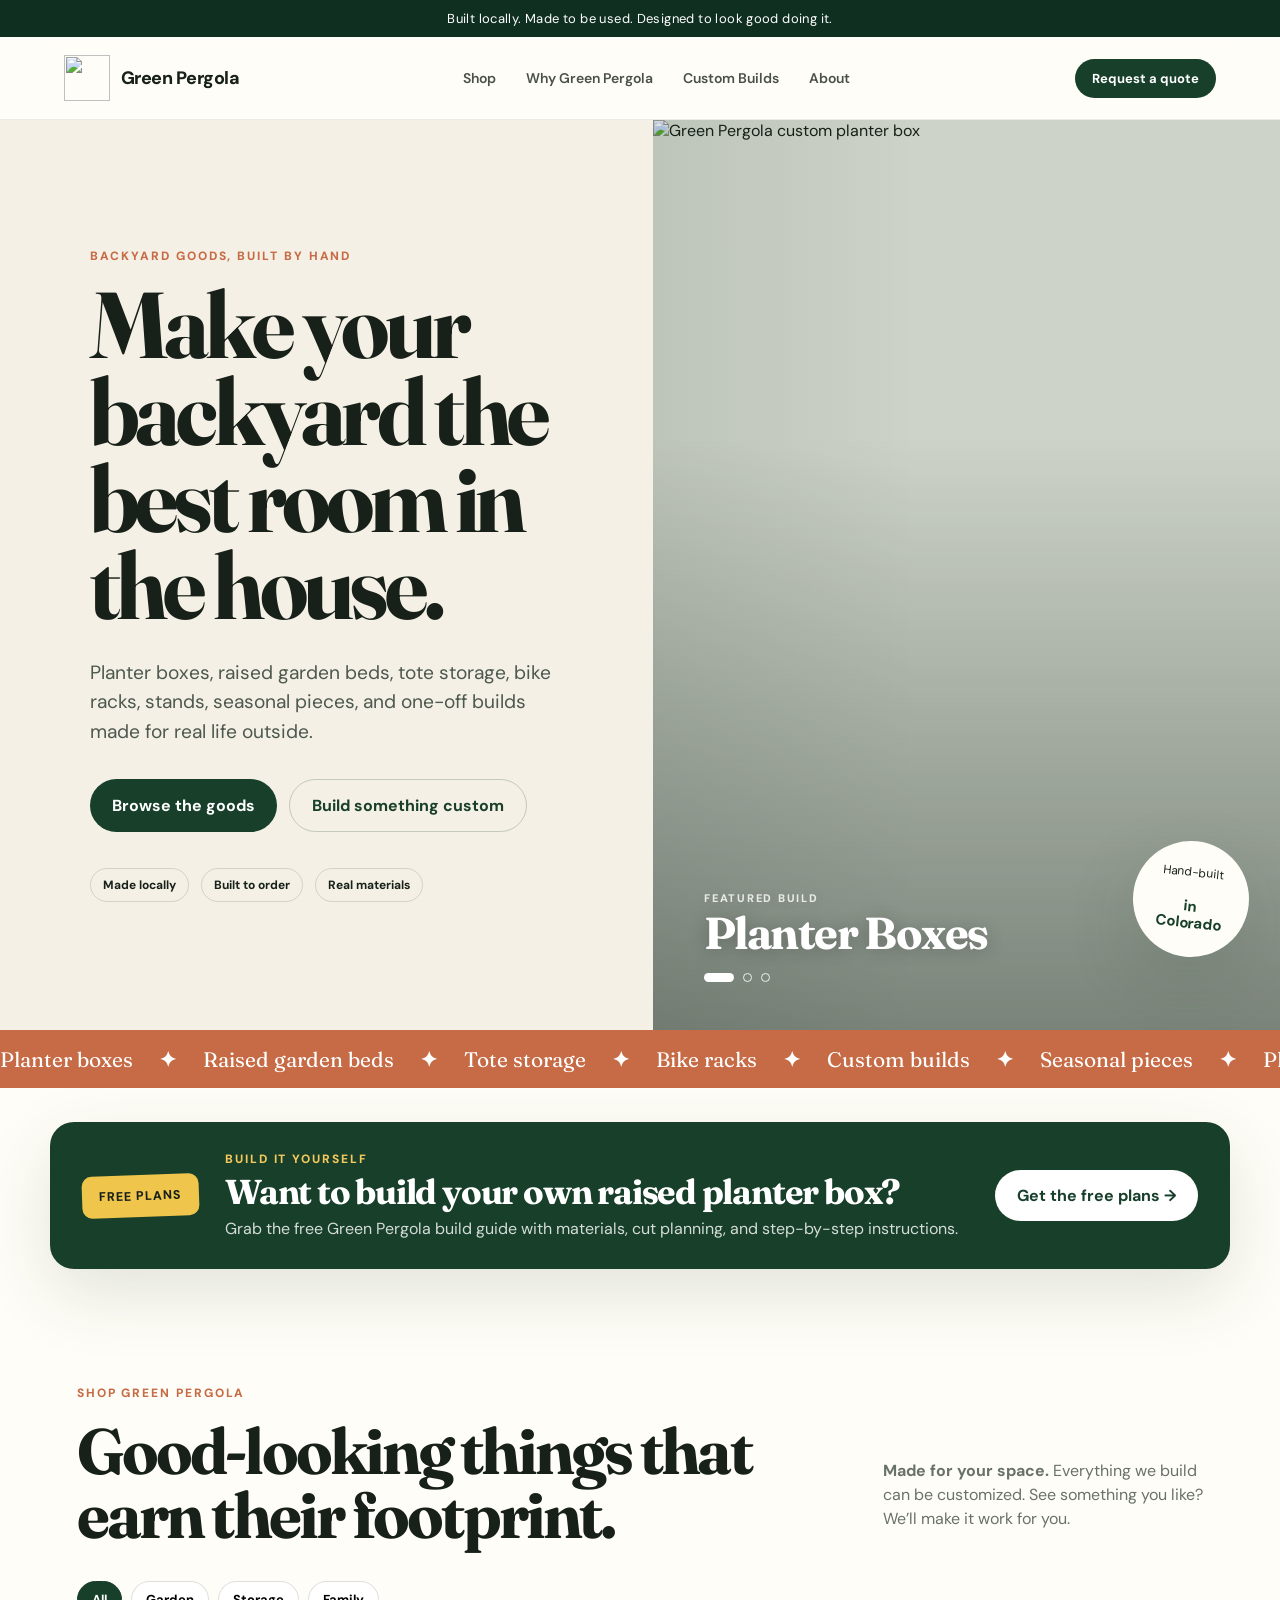
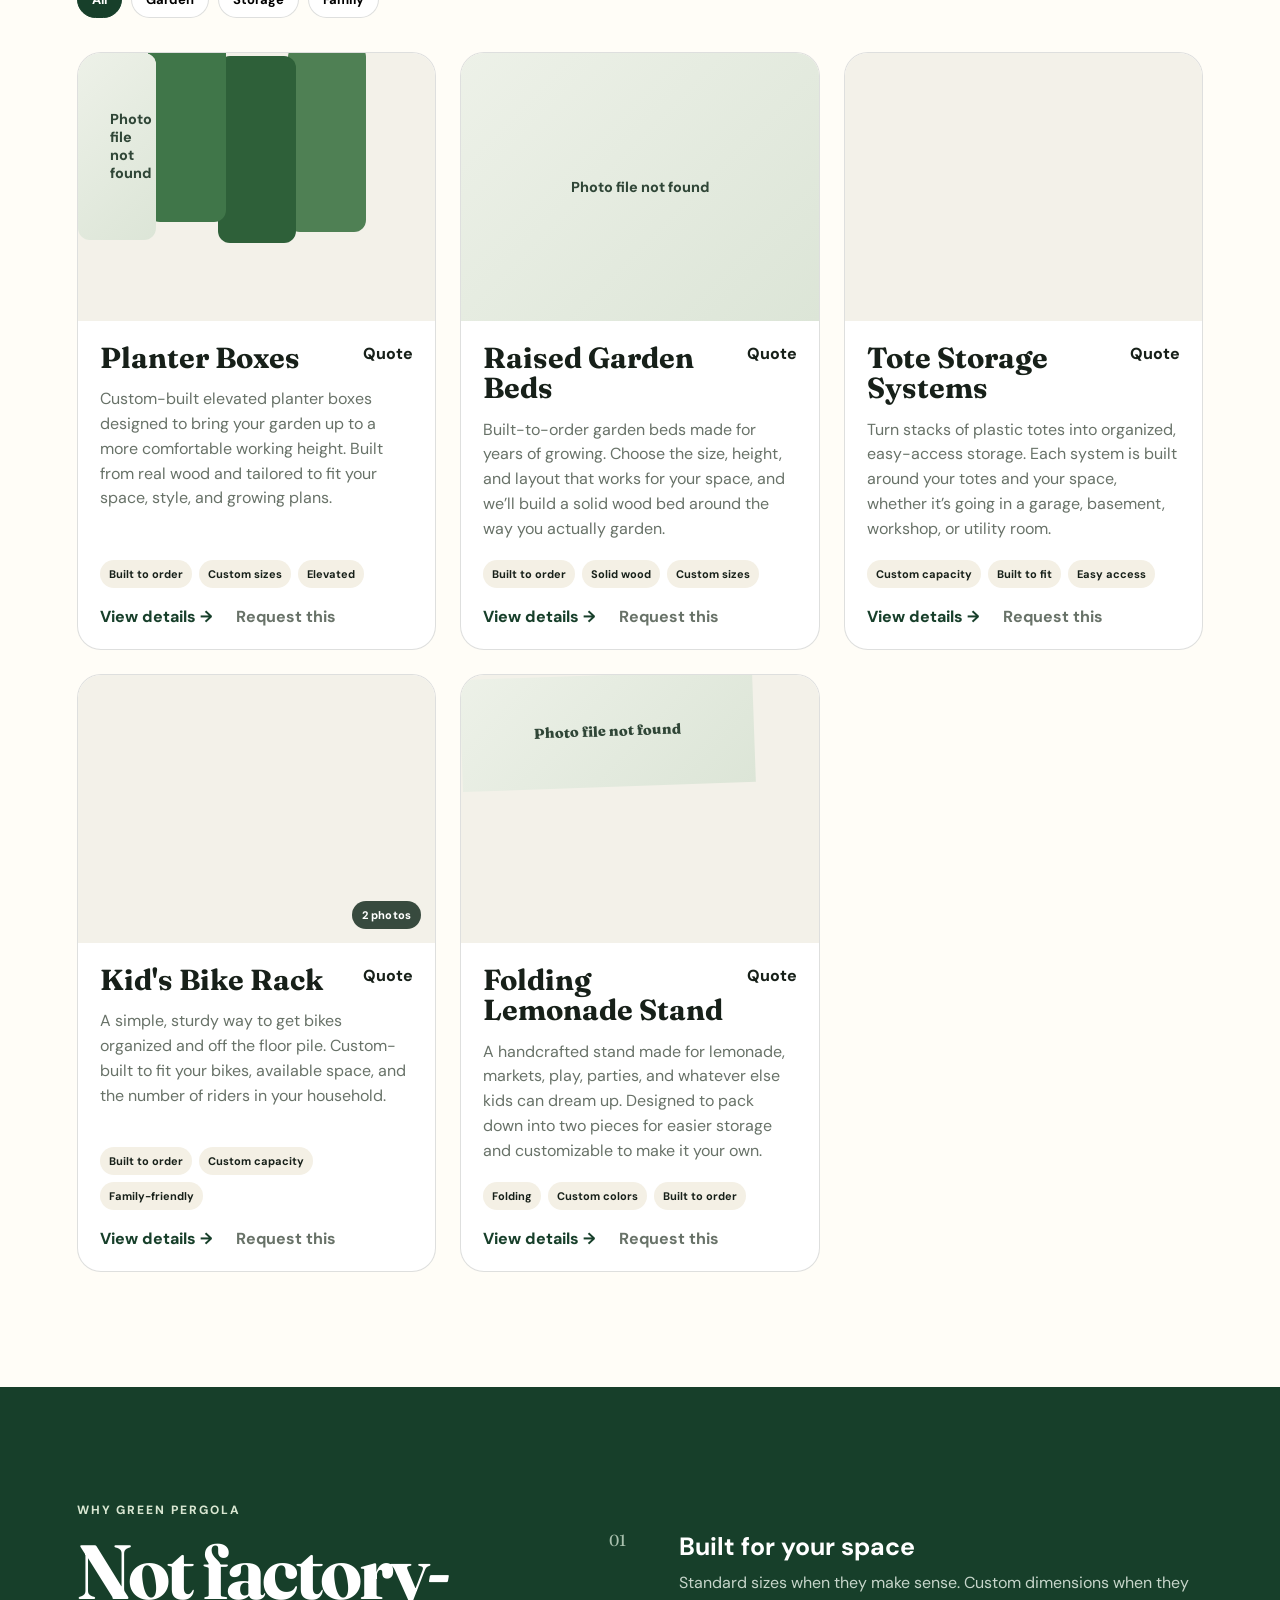
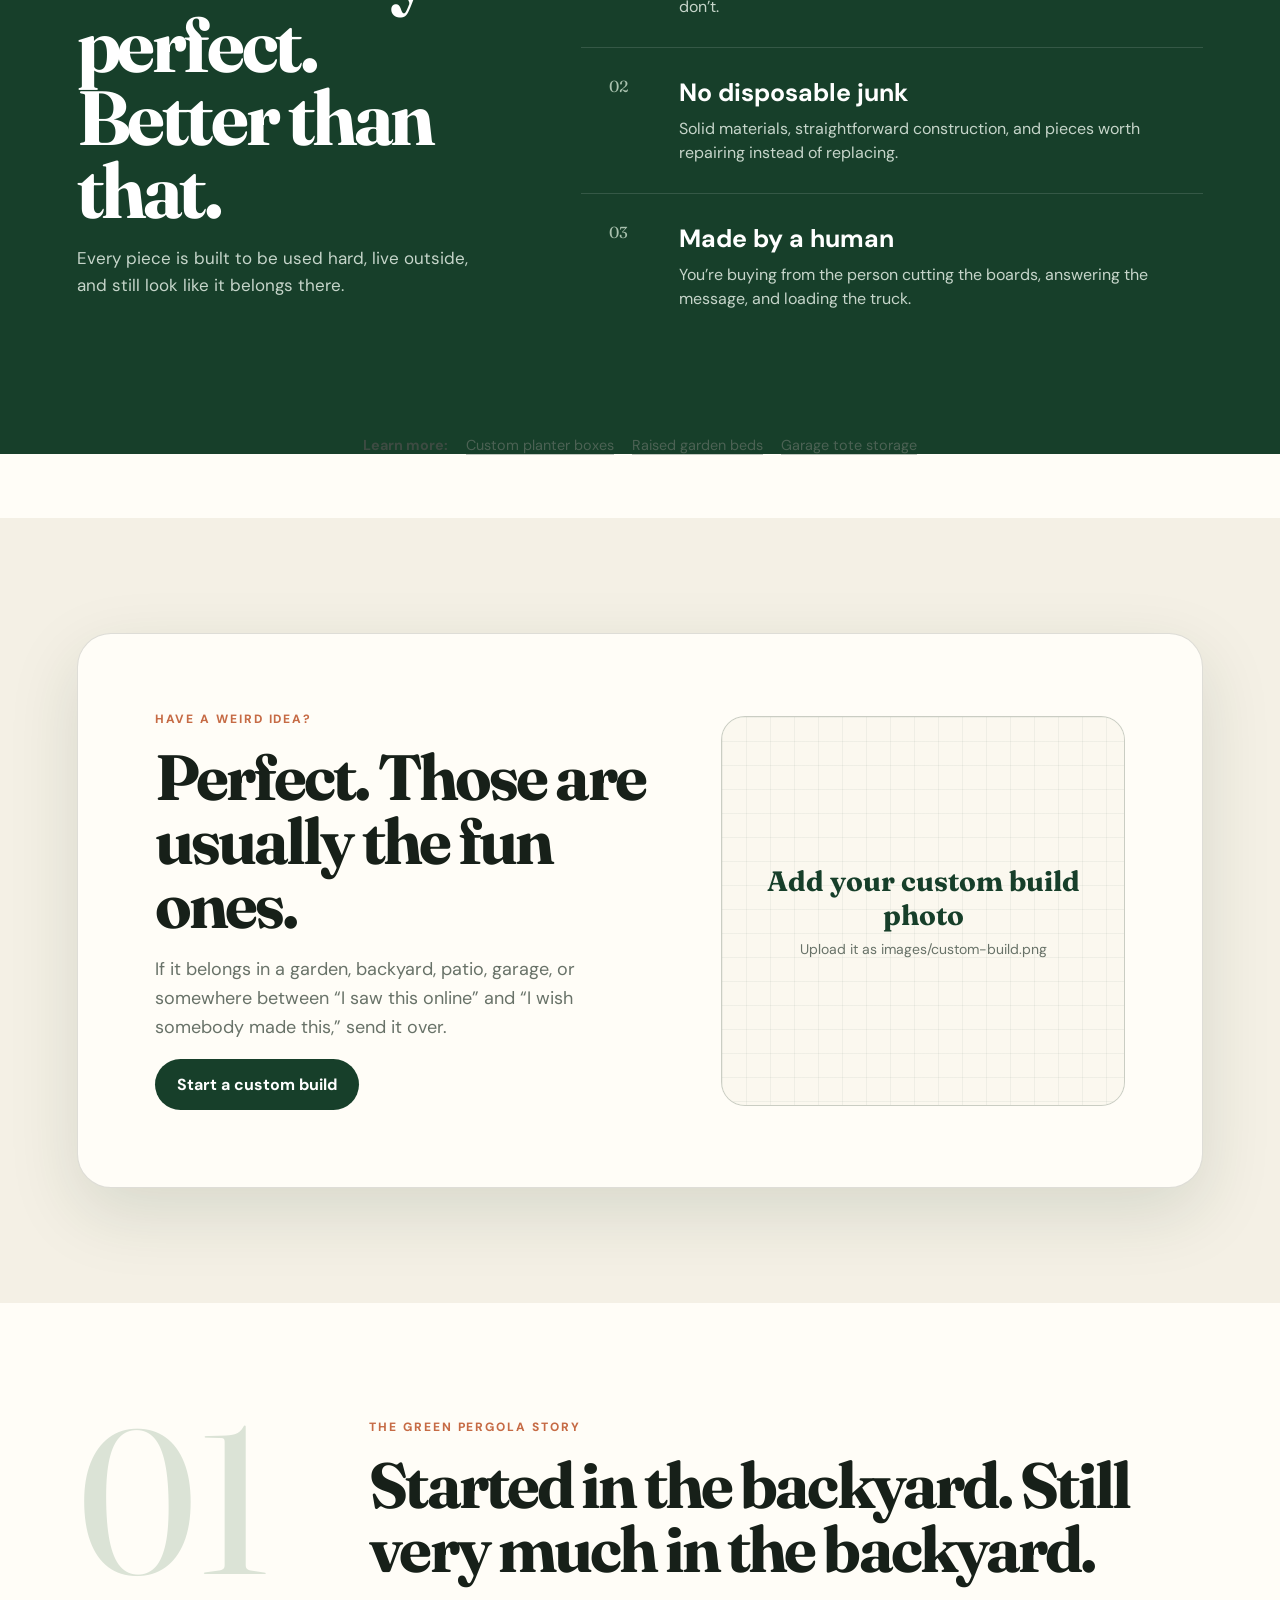
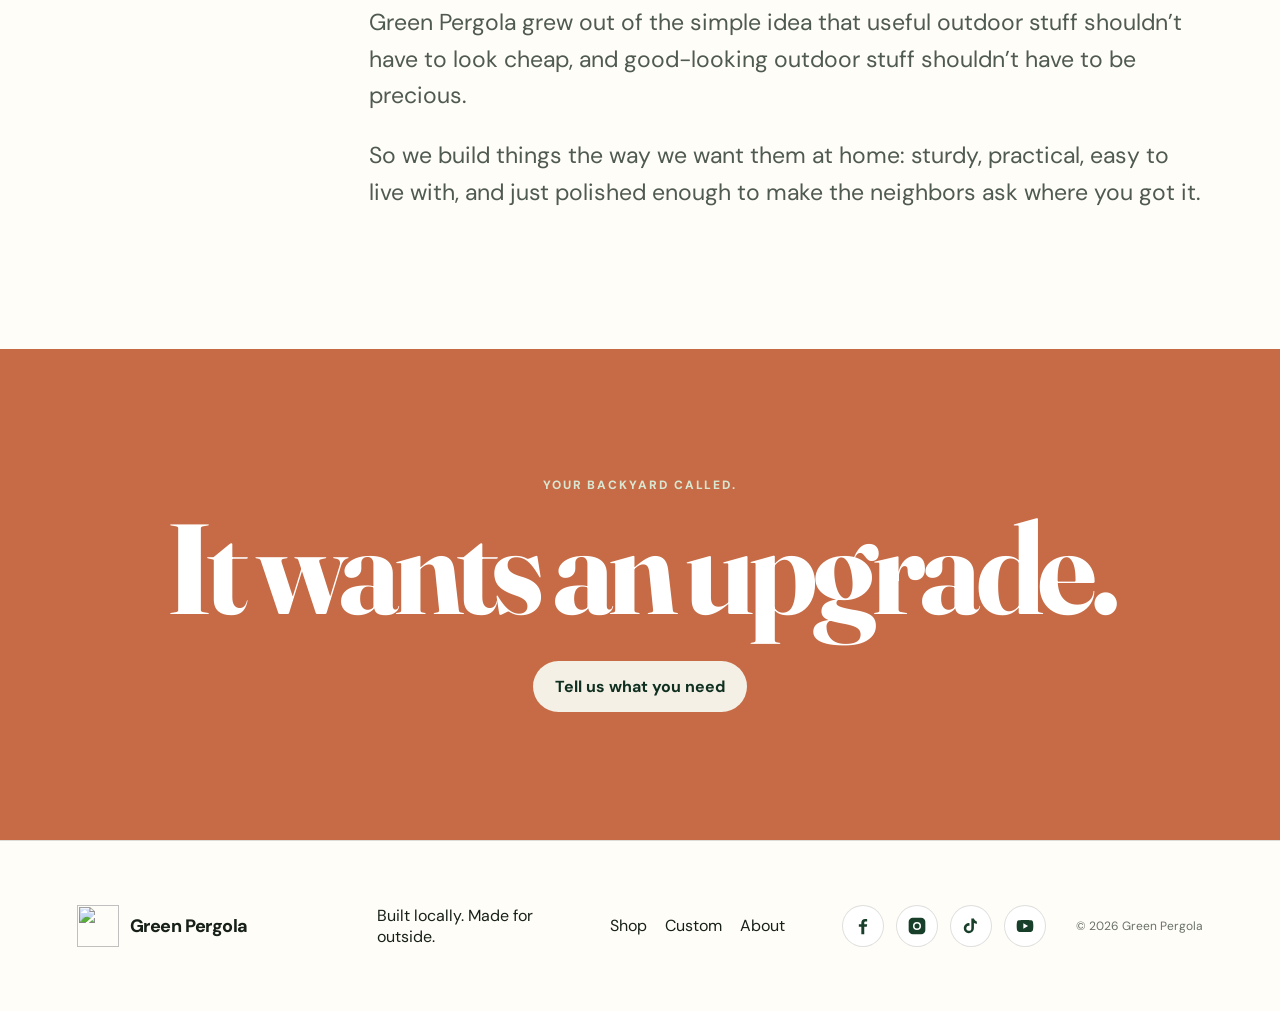
==== woodworks/index.html @ ab047a0c "Add files via upload" ====
<!doctype html>
<html lang="en">
<head>
  <meta charset="utf-8" />
  <meta name="viewport" content="width=device-width, initial-scale=1" />

  <title>Custom Planter Boxes & Backyard Builds in Colorado | Green Pergola</title>

  <!-- Favicons -->
  <link rel="icon" type="image/png" href="/images/favicon.png" />
  <link rel="shortcut icon" href="/images/favicon.png" />
  <link rel="apple-touch-icon" href="/images/favicon.png" />

  <!-- Core SEO -->
  <meta name="description" content="Custom planter boxes, raised garden beds, garage tote storage, bike racks and one-off wood builds handcrafted in Arvada, Colorado for Denver-area homes." />
  <meta name="robots" content="index,follow,max-image-preview:large,max-snippet:-1,max-video-preview:-1" />
  <meta name="author" content="Green Pergola" />
  <meta name="theme-color" content="#173f2a" />
  <meta name="geo.region" content="US-CO" />
  <meta name="geo.placename" content="Arvada, Colorado" />
  <link rel="canonical" href="https://thegreenpergola.com/" />

  <!-- Open Graph -->
  <meta property="og:type" content="website" />
  <meta property="og:site_name" content="Green Pergola" />
  <meta property="og:title" content="Custom Planter Boxes & Backyard Builds in Colorado | Green Pergola" />
  <meta property="og:description" content="Hand-built planter boxes, raised garden beds, garage storage, bike racks and custom backyard projects made in Arvada for Colorado homes." />
  <meta property="og:url" content="https://thegreenpergola.com/" />
  <meta property="og:image" content="https://thegreenpergola.com/images/green-pergola-share.png" />
  <meta property="og:image:secure_url" content="https://thegreenpergola.com/images/green-pergola-share.png" />
  <meta property="og:image:type" content="image/png" />
  <meta property="og:image:width" content="1200" />
  <meta property="og:image:height" content="630" />
  <meta property="og:image:alt" content="Green Pergola — custom-built garden, storage and outdoor products in Colorado" />

  <!-- Twitter / X -->
  <meta name="twitter:card" content="summary_large_image" />
  <meta name="twitter:title" content="Custom Planter Boxes & Backyard Builds in Colorado | Green Pergola" />
  <meta name="twitter:description" content="Hand-built garden, garage and backyard projects made locally in Colorado." />
  <meta name="twitter:image" content="https://thegreenpergola.com/images/green-pergola-share.png" />

  <!-- Fonts -->
  <link rel="preconnect" href="https://fonts.googleapis.com" />
  <link rel="preconnect" href="https://fonts.gstatic.com" crossorigin />
  <link href="https://fonts.googleapis.com/css2?family=DM+Sans:wght@400;500;600;700&family=Fraunces:opsz,wght@9..144,600;9..144,700&display=swap" rel="stylesheet" />

  <!-- Styles -->
  <link rel="stylesheet" href="styles.css?v=19" />

  <!-- Structured data -->
  <script type="application/ld+json">
  {
    "@context": "https://schema.org",
    "@graph": [
      {
        "@type": "Organization",
        "@id": "https://thegreenpergola.com/#organization",
        "name": "Green Pergola",
        "url": "https://thegreenpergola.com/",
        "logo": "https://thegreenpergola.com/images/favicon.png",
        "image": "https://thegreenpergola.com/images/green-pergola-share.png",
        "description": "Colorado maker of custom planter boxes, raised garden beds, garage storage, bike racks and one-off wood builds.",
        "sameAs": [
          "https://www.facebook.com/thegreenpergola/",
          "https://www.instagram.com/green_pergola",
          "https://www.tiktok.com/@green_pergola",
          "https://youtube.com/@the_green_pergola"
        ]
      },
      {
        "@type": "LocalBusiness",
        "@id": "https://thegreenpergola.com/#business",
        "name": "Green Pergola",
        "url": "https://thegreenpergola.com/",
        "image": "https://thegreenpergola.com/images/green-pergola-share.png",
        "logo": "https://thegreenpergola.com/images/favicon.png",
        "description": "Custom garden, garage and backyard builds handcrafted in Arvada, Colorado.",
        "areaServed": [
          {"@type": "City", "name": "Arvada"},
          {"@type": "City", "name": "Denver"},
          {"@type": "City", "name": "Westminster"},
          {"@type": "City", "name": "Wheat Ridge"},
          {"@type": "City", "name": "Lakewood"},
          {"@type": "State", "name": "Colorado"}
        ],
        "address": {
          "@type": "PostalAddress",
          "addressLocality": "Arvada",
          "addressRegion": "CO",
          "addressCountry": "US"
        },
        "makesOffer": [
          {"@type": "Offer", "itemOffered": {"@type": "Service", "name": "Custom planter boxes"}},
          {"@type": "Offer", "itemOffered": {"@type": "Service", "name": "Raised garden beds"}},
          {"@type": "Offer", "itemOffered": {"@type": "Service", "name": "Garage tote storage systems"}},
          {"@type": "Offer", "itemOffered": {"@type": "Service", "name": "Custom wood bike racks"}},
          {"@type": "Offer", "itemOffered": {"@type": "Service", "name": "Custom backyard builds"}}
        ]
      },
      {
        "@type": "WebSite",
        "@id": "https://thegreenpergola.com/#website",
        "url": "https://thegreenpergola.com/",
        "name": "Green Pergola",
        "publisher": {"@id": "https://thegreenpergola.com/#organization"},
        "inLanguage": "en-US"
      }
    ]
  }
  </script>
</head>

<body>
  <div class="announcement">
    Built locally. Made to be used. Designed to look good doing it.
  </div>

  <header class="site-header" id="top">
    <a class="brand" href="#top" aria-label="Green Pergola home">
      <img
        class="brand-logo"
        src="images/favicon.png"
        alt=""
        aria-hidden="true"
      />
      <span class="brand-text">Green Pergola</span>
    </a>

    <nav class="desktop-nav" aria-label="Primary navigation">
      <a href="#shop">Shop</a>
      <a href="#why">Why Green Pergola</a>
      <a href="#custom">Custom Builds</a>
      <a href="#about">About</a>
    </nav>

    <button class="btn btn-small js-open-quote" type="button">
      Request a quote
    </button>
  </header>

  <main>
    <section class="hero">
      <div class="hero-copy reveal">
        <p class="eyebrow">Backyard goods, built by hand</p>
        <h1>Make your backyard the best room in the house.</h1>
        <p class="hero-sub">
          Planter boxes, raised garden beds, tote storage, bike racks, stands,
          seasonal pieces, and one-off builds made for real life outside.
        </p>

        <div class="hero-actions">
          <a class="btn" href="#shop">Browse the goods</a>
          <button class="btn btn-ghost js-open-quote" type="button">
            Build something custom
          </button>
        </div>

        <div class="hero-proof" aria-label="Green Pergola benefits">
          <span>Made locally</span>
          <span>Built to order</span>
          <span>Real materials</span>
        </div>
      </div>

      <div class="hero-art hero-carousel reveal" aria-label="Green Pergola featured builds">
        <div class="hero-slide active" data-hero-slide data-label="Planter Boxes">
          <img src="images/planter-box.png" alt="Green Pergola custom planter box" />
        </div>

        <div class="hero-slide" data-hero-slide data-label="Raised Garden Beds">
          <img src="images/raised-garden-bed.png" alt="Green Pergola custom raised garden bed" />
        </div>

        <div class="hero-slide" data-hero-slide data-label="Garage Tote Storage">
          <img src="images/tote-storage.png" alt="Green Pergola custom garage tote storage system" />
        </div>

        <div class="hero-carousel-overlay" aria-hidden="true"></div>

        <div class="hero-carousel-ui">
          <div class="hero-carousel-kicker">Featured build</div>
          <div class="hero-carousel-label" id="heroCarouselLabel">Planter Boxes</div>

          <div class="hero-carousel-dots" aria-label="Choose featured build">
            <button class="hero-dot active" type="button" data-hero-dot="0" aria-label="Show planter boxes"></button>
            <button class="hero-dot" type="button" data-hero-dot="1" aria-label="Show raised garden beds"></button>
            <button class="hero-dot" type="button" data-hero-dot="2" aria-label="Show garage tote storage"></button>
          </div>
        </div>

        <div class="hero-badge">
          Hand-built<br>
          <strong>in Colorado</strong>
        </div>
      </div>
    </section>

    <section class="marquee" aria-label="Product categories">
      <div class="marquee-track">
        <span>Planter boxes</span><b>✦</b>
        <span>Raised garden beds</span><b>✦</b>
        <span>Tote storage</span><b>✦</b>
        <span>Bike racks</span><b>✦</b>
        <span>Custom builds</span><b>✦</b>
        <span>Seasonal pieces</span><b>✦</b>
        <span>Planter boxes</span><b>✦</b>
        <span>Raised garden beds</span>
      </div>
    </section>

    <section class="free-plans-banner reveal" aria-labelledby="freePlansTitle">
      <div class="free-plans-sticker">FREE PLANS</div>
      <div class="free-plans-copy">
        <p class="eyebrow">Build it yourself</p>
        <h2 id="freePlansTitle">Want to build your own raised planter box?</h2>
        <p>Grab the free Green Pergola build guide with materials, cut planning, and step-by-step instructions.</p>
      </div>
      <a class="btn free-plans-btn" href="free-raised-planter-box-plans.html">Get the free plans →</a>
    </section>

    <section class="section" id="shop">
      <div class="section-heading reveal">
        <div>
          <p class="eyebrow">Shop Green Pergola</p>
          <h2>Good-looking things that earn their footprint.</h2>
        </div>

        <p>
          <strong>Made for your space.</strong>
          Everything we build can be customized. See something you like?
          We’ll make it work for you.
        </p>
      </div>

      <div class="filters reveal" id="filters" aria-label="Product filters"></div>
      <div class="product-grid" id="productGrid"></div>
    </section>

    <section class="feature-band" id="why">
      <div class="feature-intro reveal">
        <p class="eyebrow light">Why Green Pergola</p>
        <h2>Not factory-perfect.<br>Better than that.</h2>
        <p>
          Every piece is built to be used hard, live outside,
          and still look like it belongs there.
        </p>
      </div>

      <div class="feature-list">
        <article class="feature-card reveal">
          <span>01</span>
          <h3>Built for your space</h3>
          <p>Standard sizes when they make sense. Custom dimensions when they don’t.</p>
        </article>

        <article class="feature-card reveal">
          <span>02</span>
          <h3>No disposable junk</h3>
          <p>Solid materials, straightforward construction, and pieces worth repairing instead of replacing.</p>
        </article>

        <article class="feature-card reveal">
          <span>03</span>
          <h3>Made by a human</h3>
          <p>You’re buying from the person cutting the boards, answering the message, and loading the truck.</p>
        </article>
      </div>
    </section>

    <div class="seo-support-links" aria-label="More about Green Pergola products">
      <span>Learn more:</span>
      <a href="planter-boxes-colorado.html">Custom planter boxes</a>
      <a href="raised-garden-beds-colorado.html">Raised garden beds</a>
      <a href="garage-tote-storage-colorado.html">Garage tote storage</a>
    </div>

    <section class="section custom-section" id="custom">
      <div class="custom-card reveal">
        <div>
          <p class="eyebrow">Have a weird idea?</p>
          <h2>Perfect. Those are usually the fun ones.</h2>
          <p>
            If it belongs in a garden, backyard, patio, garage,
            or somewhere between “I saw this online” and
            “I wish somebody made this,” send it over.
          </p>
          <button class="btn js-open-quote" type="button">Start a custom build</button>
        </div>

        <div class="custom-build-visual">
          <img
            src="images/custom-build.png"
            alt="Custom Green Pergola build"
            loading="lazy"
            onerror="this.style.display='none'; this.parentElement.classList.add('missing-custom-image');"
          >

          <div class="custom-build-image-placeholder">
            <strong>Add your custom build photo</strong>
            <span>Upload it as images/custom-build.png</span>
          </div>
        </div>
      </div>
    </section>

    <section class="section story" id="about">
      <div class="story-number reveal">01</div>

      <div class="story-copy reveal">
        <p class="eyebrow">The Green Pergola story</p>
        <h2>Started in the backyard. Still very much in the backyard.</h2>

        <p>
          Green Pergola grew out of the simple idea that useful outdoor stuff
          shouldn’t have to look cheap, and good-looking outdoor stuff
          shouldn’t have to be precious.
        </p>

        <p>
          So we build things the way we want them at home: sturdy, practical,
          easy to live with, and just polished enough to make the neighbors
          ask where you got it.
        </p>
      </div>
    </section>

    <section class="cta reveal">
      <p class="eyebrow light">Your backyard called.</p>
      <h2>It wants an upgrade.</h2>
      <button class="btn btn-light js-open-quote" type="button">
        Tell us what you need
      </button>
    </section>
  </main>

  <footer>
    <a class="brand footer-brand" href="#top" aria-label="Green Pergola home">
      <img
        class="brand-logo"
        src="images/favicon.png"
        alt=""
        aria-hidden="true"
      />
      <span class="brand-text">Green Pergola</span>
    </a>

    <p>Built locally. Made for outside.</p>

    <div class="footer-links" aria-label="Footer navigation">
      <a href="#shop">Shop</a>
      <a href="#custom">Custom</a>
      <a href="#about">About</a>
    </div>

    <div class="social-links" aria-label="Green Pergola social media">
      <a href="https://www.facebook.com/thegreenpergola/" target="_blank" rel="noopener noreferrer" aria-label="Green Pergola on Facebook"><svg viewBox="0 0 24 24" aria-hidden="true"><path d="M13.5 22v-9h3l.5-3h-3.5V8.1c0-.9.3-1.6 1.7-1.6H17V3.8c-.3 0-1.4-.1-2.6-.1-2.6 0-4.4 1.6-4.4 4.5V10H7v3h3v9h3.5z"/></svg></a>
      <a href="https://www.instagram.com/green_pergola" target="_blank" rel="noopener noreferrer" aria-label="Green Pergola on Instagram"><svg viewBox="0 0 24 24" aria-hidden="true"><path d="M7 2h10a5 5 0 0 1 5 5v10a5 5 0 0 1-5 5H7a5 5 0 0 1-5-5V7a5 5 0 0 1 5-5zm5 5.2A4.8 4.8 0 1 0 12 16.8 4.8 4.8 0 0 0 12 7.2zm0 7.8a3 3 0 1 1 0-6 3 3 0 0 1 0 6zm5.5-8.2a1.1 1.1 0 1 1 0-2.2 1.1 1.1 0 0 1 0 2.2z"/></svg></a>
      <a href="https://www.tiktok.com/@green_pergola" target="_blank" rel="noopener noreferrer" aria-label="Green Pergola on TikTok"><svg viewBox="0 0 24 24" aria-hidden="true"><path d="M15.5 3c.5 1.8 1.6 3 3.5 3.5v3a8.2 8.2 0 0 1-3.5-1v6.1a6.1 6.1 0 1 1-5.3-6v3.2a3 3 0 1 0 2.2 2.8V3h3.1z"/></svg></a>
      <a href="https://youtube.com/@the_green_pergola" target="_blank" rel="noopener noreferrer" aria-label="Green Pergola on YouTube"><svg viewBox="0 0 24 24" aria-hidden="true"><path d="M21.6 7.2a2.8 2.8 0 0 0-2-2C17.8 4.7 12 4.7 12 4.7s-5.8 0-7.6.5a2.8 2.8 0 0 0-2 2A29 29 0 0 0 2 12a29 29 0 0 0 .4 4.8 2.8 2.8 0 0 0 2 2c1.8.5 7.6.5 7.6.5s5.8 0 7.6-.5a2.8 2.8 0 0 0 2-2A29 29 0 0 0 22 12a29 29 0 0 0-.4-4.8zM10 15.3V8.7l5.7 3.3L10 15.3z"/></svg></a>
    </div>

    <p class="fineprint">© <span id="year"></span> Green Pergola</p>
  </footer>

  <dialog class="product-modal" id="productModal">
    <button class="modal-close product-modal-close" id="closeProductModal" aria-label="Close product details">×</button>
    <div class="product-detail-layout">
      <div class="product-gallery">
        <div class="gallery-stage">
          <img id="productModalImage" alt="" />
          <div class="gallery-placeholder" id="productModalPlaceholder" hidden>Photo coming soon</div>
          <button class="gallery-arrow gallery-prev" id="galleryPrev" aria-label="Previous photo">‹</button>
          <button class="gallery-arrow gallery-next" id="galleryNext" aria-label="Next photo">›</button>
        </div>
        <div class="gallery-thumbs" id="productModalThumbs" aria-label="Product photos"></div>
      </div>
      <div class="product-detail-copy">
        <p class="eyebrow">Green Pergola build</p>
        <div class="product-detail-heading"><h2 id="productModalName"></h2><span class="product-detail-price" id="productModalPrice"></span></div>
        <p class="product-detail-description" id="productModalDescription"></p>
        <div class="product-meta product-detail-tags" id="productModalTags"></div>
        <a class="product-detail-learn" id="productModalLearn" href="#" hidden>Learn more about this build →</a>
        <p class="custom-note">Every build can be adjusted for your space, style, size, and needs.</p>
        <button class="btn full" id="productModalQuote" type="button">Request this build</button>
      </div>
    </div>
  </dialog>

  <div class="quote-modal-layer hidden" id="quoteModal" role="dialog" aria-modal="true" aria-labelledby="quoteModalTitle">
    <div class="quote-modal">
      <button class="modal-close" id="closeModal" aria-label="Close">×</button>
      <div class="modal-step" id="formStep">
        <p class="eyebrow">Request a quote</p>
        <h2 id="quoteModalTitle">What are we building?</h2>
        <form id="quoteForm">
          <input type="checkbox" name="botcheck" class="form-honey" tabindex="-1" autocomplete="off" aria-hidden="true">
          <div class="form-grid-two">
            <label>Name<input name="name" autocomplete="name" required placeholder="Your name"></label>
            <label>Email<input type="email" name="email" autocomplete="email" required placeholder="you@example.com"></label>
          </div>
          <div class="form-grid-two">
            <label>Phone <span class="optional">optional</span><input type="tel" name="phone" autocomplete="tel" placeholder="(303) 555-0123"></label>
            <label>City / area <span class="optional">optional</span><input name="location" autocomplete="address-level2" placeholder="Arvada, Denver, etc."></label>
          </div>
          <label>Product / project<select name="product" id="quoteProduct"></select></label>
          <label>Tell me what you have in mind<textarea name="details" rows="5" required placeholder="Size, quantity, color, inspiration, where it needs to go…"></textarea></label>
          <div class="captcha-wrap"><div class="h-captcha" data-captcha="true"></div></div>
          <button class="btn full" id="quoteSubmit" type="submit">Send quote request</button>
          <p class="form-status" id="formStatus" role="status" aria-live="polite"></p>
          <p class="form-note">Tell us what you have in mind and we’ll get back to you as soon as we can.</p>
        </form>
      </div>
      <div class="modal-step hidden" id="successStep">
        <p class="eyebrow">Request sent</p>
        <h2>Thanks — we’ve got it.</h2>
        <p class="request-preview" id="requestPreview">Your quote request was sent successfully. We’ll follow up using the contact information you provided.</p>
        <button class="btn btn-ghost full" id="startOver" type="button">Send another request</button>
      </div>
    </div>
  </div>

  <script src="https://web3forms.com/client/script.js" async defer></script>
  <script src="app.js?v=16"></script>
</body>
</html>
---- woodworks/styles.css ----
:root {
  --forest: #173f2a;
  --forest-2: #0f2f20;
  --sage: #b8c9a8;
  --cream: #f4f0e5;
  --paper: #fffdf7;
  --ink: #172019;
  --muted: #687268;
  --clay: #c66b45;
  --yellow: #f0c54b;
  --line: rgba(23, 32, 25, .14);
  --shadow: 0 24px 70px rgba(22, 52, 34, .13);
}
*{box-sizing:border-box} html{scroll-behavior:smooth} body{margin:0;background:var(--paper);color:var(--ink);font-family:"DM Sans",sans-serif} body.modal-open{overflow:hidden} button,input,textarea,select{font:inherit} button{cursor:pointer} a{color:inherit;text-decoration:none}
.announcement{background:var(--forest-2);color:#fff;text-align:center;padding:10px 18px;font-size:13px;letter-spacing:.03em}
.site-header{position:sticky;top:0;z-index:30;display:flex;align-items:center;justify-content:space-between;gap:24px;padding:18px clamp(20px,5vw,72px);background:rgba(255,253,247,.88);backdrop-filter:blur(16px);border-bottom:1px solid rgba(23,32,25,.08)}
.brand{display:inline-flex;align-items:center;gap:11px;font-weight:800}.brand-mark{width:38px;height:38px;border-radius:50% 50% 46% 54% / 55% 46% 54% 45%;display:grid;place-items:center;background:var(--forest);color:#fff;font-family:"Fraunces",serif;font-size:15px;transform:rotate(-3deg)}.brand-text{font-size:18px;letter-spacing:-.03em}
.desktop-nav{display:flex;gap:30px;font-size:14px;font-weight:600}.desktop-nav a{opacity:.78}.desktop-nav a:hover{opacity:1}
.btn{border:0;border-radius:999px;background:var(--forest);color:#fff;padding:15px 22px;font-weight:700;display:inline-flex;align-items:center;justify-content:center;transition:.2s ease;box-shadow:none}.btn:hover{transform:translateY(-2px);box-shadow:0 10px 24px rgba(23,63,42,.17)}.btn-small{padding:11px 17px;font-size:13px}.btn-ghost{background:transparent;color:var(--forest);border:1px solid rgba(23,63,42,.22)}.btn-light{background:var(--cream);color:var(--forest-2)}.full{width:100%}
.hero{min-height:720px;display:grid;grid-template-columns:1.02fr .98fr;align-items:stretch;background:var(--cream);overflow:hidden}.hero-copy{padding:clamp(72px,10vw,150px) clamp(24px,7vw,110px);display:flex;flex-direction:column;justify-content:center}.eyebrow{text-transform:uppercase;font-size:12px;font-weight:800;letter-spacing:.16em;color:var(--clay);margin:0 0 18px}.eyebrow.light{color:#d9e7d2}.hero h1,.section h2,.feature-band h2,.cta h2,.quote-modal h2{font-family:"Fraunces",serif;letter-spacing:-.045em;font-weight:700}.hero h1{font-size:clamp(54px,7.3vw,104px);line-height:.93;margin:0;max-width:820px}.hero-sub{font-size:clamp(17px,1.5vw,22px);line-height:1.55;color:#4d584f;max-width:650px;margin:28px 0 32px}.hero-actions{display:flex;gap:12px;flex-wrap:wrap}.hero-proof{display:flex;gap:12px;flex-wrap:wrap;margin-top:36px}.hero-proof span{padding:8px 12px;border:1px solid var(--line);border-radius:999px;font-size:12px;font-weight:700}
.hero-art{position:relative;min-height:620px;background:linear-gradient(#d5e4c8 0 58%,#90a474 58%);overflow:hidden}.sun{position:absolute;width:110px;height:110px;border-radius:50%;background:var(--yellow);right:12%;top:13%;box-shadow:0 0 0 18px rgba(240,197,75,.12)}.hill{position:absolute;border-radius:50%;background:#75905f}.hill-a{width:95%;height:42%;bottom:7%;left:-20%;transform:rotate(8deg)}.hill-b{width:88%;height:36%;bottom:2%;right:-28%;background:#58744c}.pergola{position:absolute;left:15%;right:13%;bottom:23%;height:46%}.post{position:absolute;width:22px;background:#7a5437;bottom:0;top:12%}.p1{left:5%}.p2{right:5%}.beam{position:absolute;height:22px;background:#8c6241;left:0;right:0;top:10%;transform:skewX(-8deg)}.b2{top:1%;left:-5%;right:6%;height:15px}.b3{top:20%;left:2%;right:1%;height:11px}.b4{width:15px;height:70%;left:48%;top:2%;right:auto;transform:rotate(14deg);opacity:.8}.bed{position:absolute;background:#8b6040;border-radius:2px;box-shadow:inset 0 10px rgba(255,255,255,.08)}.bed i{position:absolute;display:block;width:10px;height:42px;background:#315c35;border-radius:10px 10px 2px 2px;bottom:100%;transform-origin:bottom}.bed i:nth-child(2){height:56px;transform:rotate(9deg)}.bed i:nth-child(3){height:50px;transform:rotate(-8deg)}.bed i:nth-child(4){height:38px;transform:rotate(4deg)}.bed-a{width:180px;height:55px;left:7%;bottom:10%}.bed-b{width:230px;height:66px;right:5%;bottom:5%}.bed i:nth-child(1){left:20%}.bed i:nth-child(2){left:42%}.bed i:nth-child(3){left:65%}.bed i:nth-child(4){left:82%}.hero-badge{position:absolute;right:5%;bottom:8%;background:var(--paper);padding:16px 20px;border-radius:50%;width:116px;height:116px;display:grid;place-items:center;text-align:center;font-size:12px;line-height:1.15;transform:rotate(6deg);box-shadow:var(--shadow)}.hero-badge strong{font-size:15px;color:var(--forest)}
.marquee{overflow:hidden;background:var(--clay);color:#fff;padding:16px 0}.marquee-track{display:flex;gap:26px;white-space:nowrap;min-width:max-content;animation:marquee 24s linear infinite;font-family:"Fraunces",serif;font-size:21px}@keyframes marquee{to{transform:translateX(-50%)}}
.section{padding:clamp(74px,9vw,130px) clamp(20px,6vw,90px)}.section-heading{display:flex;align-items:end;justify-content:space-between;gap:30px;margin-bottom:34px}.section-heading h2,.story h2,.custom-card h2{font-size:clamp(40px,5vw,74px);line-height:1;margin:0;max-width:840px}.section-heading>p{max-width:320px;color:var(--muted);line-height:1.5}
.filters{display:flex;gap:9px;flex-wrap:wrap;margin:26px 0 34px}.filter-btn{border:1px solid var(--line);background:#fff;padding:9px 14px;border-radius:999px;font-size:13px;font-weight:700}.filter-btn.active{background:var(--forest);color:#fff;border-color:var(--forest)}
.product-grid{display:grid;grid-template-columns:repeat(12,1fr);gap:20px}.product-card{grid-column:span 4;background:#fff;border:1px solid var(--line);border-radius:24px;overflow:hidden;transition:.25s ease}.product-card:hover{transform:translateY(-6px);box-shadow:var(--shadow)}.product-card:nth-child(1),.product-card:nth-child(5){grid-column:span 8}.product-image{aspect-ratio:4/3;position:relative;overflow:hidden;background:#d8dfd0}.product-card:nth-child(1) .product-image,.product-card:nth-child(5) .product-image{aspect-ratio:16/9}.product-image::before,.product-image::after{content:"";position:absolute}.product-image.planter::before{left:10%;right:10%;bottom:18%;height:32%;background:#9a6844;box-shadow:inset 0 12px rgba(255,255,255,.1)}.product-image.planter::after{width:14px;height:46%;left:24%;bottom:50%;background:#31653b;border-radius:12px;box-shadow:70px -18px #407649,140px 3px #2e6039,210px -8px #4f8054}.product-image.rack{background:#d7d8d2}.product-image.rack::before{width:56%;height:11%;left:21%;bottom:34%;background:#6f523f;box-shadow:0 -52px 0 -12px #6f523f,0 52px 0 -12px #6f523f}.product-image.rack::after{width:10px;height:60%;left:28%;bottom:20%;background:#6f523f;box-shadow:160px 0 #6f523f,80px 0 #6f523f}.product-image.stand{background:#ead7a8}.product-image.stand::before{width:60%;height:52%;background:#f5efe3;left:20%;bottom:13%;border:12px solid #b98b54}.product-image.stand::after{content:"LEMONADE";display:grid;place-items:center;font-family:"Fraunces",serif;font-size:20px;width:64%;height:18%;left:18%;top:16%;background:#e7bd52;color:#4d3c2b;transform:rotate(-2deg)}.product-image.decor{background:#2a3a2b}.product-image.decor::before{width:44%;height:44%;left:28%;bottom:22%;background:#c96e3d;clip-path:polygon(50% 0,58% 18%,83% 20%,71% 39%,91% 52%,68% 63%,78% 86%,53% 79%,45% 100%,34% 78%,10% 86%,20% 62%,0 49%,23% 39%,14% 18%,40% 18%)}.product-image.decor::after{width:18%;height:10%;left:41%;bottom:37%;border-radius:50%;box-shadow:-34px -18px 0 -5px #2a3a2b,34px -18px 0 -5px #2a3a2b;background:#2a3a2b}.product-image.custom{background:repeating-linear-gradient(135deg,#cfd9c7 0 34px,#e5eadf 34px 68px)}.product-image.custom::before{width:58%;height:58%;left:20%;top:20%;border:3px dashed #52705b;border-radius:18px}.product-image.custom::after{content:"YOUR IDEA ÃƒÂ¢Ã¢â‚¬ Ã¢â‚¬â„¢";font-weight:800;letter-spacing:.09em;color:#52705b;left:28%;top:45%}.product-body{padding:22px}.product-top{display:flex;justify-content:space-between;gap:20px;align-items:flex-start}.product-body h3{font-family:"Fraunces",serif;font-size:29px;line-height:1.05;margin:0}.price{font-weight:800;white-space:nowrap}.product-body p{color:var(--muted);line-height:1.55;margin:14px 0 18px}.product-meta{display:flex;flex-wrap:wrap;gap:7px;margin-bottom:18px}.product-meta span{background:var(--cream);border-radius:999px;padding:7px 9px;font-size:11px;font-weight:700}.product-link{border:0;background:transparent;padding:0;color:var(--forest);font-weight:800}.product-link:hover{text-decoration:underline}
.feature-band{background:var(--forest);color:#fff;padding:clamp(74px,9vw,130px) clamp(20px,6vw,90px);display:grid;grid-template-columns:.8fr 1.2fr;gap:clamp(40px,7vw,100px)}.feature-intro h2{font-size:clamp(46px,6vw,84px);line-height:.95;margin:0}.feature-intro>p:last-child{color:#c6d5ca;max-width:490px;line-height:1.6;font-size:17px}.feature-list{display:grid;gap:1px;background:rgba(255,255,255,.13)}.feature-card{background:var(--forest);padding:28px 0 28px 28px;display:grid;grid-template-columns:50px 1fr;column-gap:20px}.feature-card span{font-family:"Fraunces",serif;color:#a9c1ae;font-size:16px}.feature-card h3{font-size:25px;margin:0 0 8px}.feature-card p{grid-column:2;color:#c6d5ca;line-height:1.5;margin:0;max-width:520px}
.custom-section{background:var(--cream)}.custom-card{background:var(--paper);border:1px solid var(--line);border-radius:34px;padding:clamp(32px,6vw,80px);display:grid;grid-template-columns:1fr .8fr;gap:60px;align-items:center;box-shadow:var(--shadow)}.custom-card p:not(.eyebrow){color:var(--muted);font-size:18px;line-height:1.6;max-width:650px}.sketch{min-height:390px;position:relative;border:1px solid var(--line);background:#fbf8ef;border-radius:24px;overflow:hidden;background-image:linear-gradient(rgba(23,63,42,.06) 1px,transparent 1px),linear-gradient(90deg,rgba(23,63,42,.06) 1px,transparent 1px);background-size:24px 24px}.sketch-line{position:absolute;height:3px;background:#53705e;transform-origin:left}.l1{width:55%;left:18%;top:35%;transform:rotate(13deg)}.l2{width:46%;left:29%;top:57%;transform:rotate(-13deg)}.l3{width:38%;left:22%;top:31%;transform:rotate(79deg)}.l4{width:40%;left:61%;top:26%;transform:rotate(88deg)}.sketch-note{position:absolute;background:#f2cd64;padding:9px 12px;font-weight:700;font-size:13px;box-shadow:0 5px 15px rgba(0,0,0,.08)}.n1{left:8%;top:12%;transform:rotate(-5deg)}.n2{right:8%;bottom:10%;transform:rotate(3deg)}
.story{display:grid;grid-template-columns:.32fr 1.1fr;gap:50px}.story-number{font-family:"Fraunces",serif;font-size:clamp(90px,16vw,220px);line-height:.8;color:#dbe3d6}.story-copy{max-width:900px}.story-copy p:not(.eyebrow){font-size:clamp(18px,1.8vw,24px);line-height:1.6;color:#4f5a51}.cta{padding:clamp(70px,10vw,140px) 20px;background:var(--clay);color:#fff;text-align:center}.cta h2{font-size:clamp(66px,10vw,140px);line-height:.9;margin:0 0 34px}
footer{padding:48px clamp(20px,6vw,90px);display:grid;grid-template-columns:1.2fr 1fr 1fr auto;gap:30px;align-items:center;border-top:1px solid var(--line)}.footer-links{display:flex;gap:18px}.fineprint{font-size:12px;color:var(--muted)}
.quote-modal{width:min(94vw,640px);border:0;border-radius:28px;padding:0;box-shadow:0 40px 100px rgba(0,0,0,.25)}.quote-modal::backdrop{background:rgba(9,22,14,.62);backdrop-filter:blur(4px)}.modal-step{padding:38px}.modal-step h2{font-size:48px;line-height:1;margin:0 0 24px}.modal-close{position:absolute;right:18px;top:14px;border:0;background:transparent;font-size:32px;color:#526056;z-index:2}.quote-modal form{display:grid;gap:16px}.quote-modal label{display:grid;gap:7px;font-size:12px;font-weight:800;text-transform:uppercase;letter-spacing:.08em}.quote-modal input,.quote-modal textarea,.quote-modal select{width:100%;border:1px solid var(--line);background:#fff;border-radius:12px;padding:13px 14px;color:var(--ink);text-transform:none;letter-spacing:normal;font-weight:500}.quote-modal textarea{resize:vertical}.form-note{font-size:11px;color:var(--muted);line-height:1.4}.request-preview{white-space:pre-wrap;background:var(--cream);border-radius:14px;padding:18px;line-height:1.5;color:#445047}.hidden{display:none!important}
.reveal{opacity:0;transform:translateY(18px);transition:opacity .6s ease, transform .6s ease}.reveal.visible{opacity:1;transform:none}
@media(max-width:900px){.desktop-nav{display:none}.site-header{padding:14px 18px}.brand-text{font-size:16px}.hero{grid-template-columns:1fr}.hero-copy{padding:72px 22px 56px}.hero-art{min-height:520px}.section-heading{display:block}.section-heading>p{margin-top:16px}.product-card,.product-card:nth-child(1),.product-card:nth-child(5){grid-column:span 6}.feature-band{grid-template-columns:1fr}.custom-card{grid-template-columns:1fr}.story{grid-template-columns:1fr}.story-number{display:none}footer{grid-template-columns:1fr 1fr}.fineprint{text-align:right}}
@media(max-width:620px){.site-header>.btn{display:none}.hero{min-height:auto}.hero h1{font-size:56px}.hero-art{min-height:430px}.product-card,.product-card:nth-child(1),.product-card:nth-child(5){grid-column:1/-1}.product-card .product-image,.product-card:nth-child(1) .product-image,.product-card:nth-child(5) .product-image{aspect-ratio:4/3}.section{padding:74px 18px}.feature-band{padding:74px 18px}.feature-card{padding-left:0}.custom-section{padding-left:14px;padding-right:14px}.custom-card{padding:30px 20px}.sketch{min-height:300px}.cta h2{font-size:70px}footer{grid-template-columns:1fr}.fineprint{text-align:left}.modal-step{padding:34px 20px}.modal-step h2{font-size:40px}}

/* Real product photography */
.product-image.photo{
  background-color:#d8dfd0;
  background-size:cover;
  background-position:center;
  background-repeat:no-repeat;
}
.product-image.photo::before,
.product-image.photo::after{display:none;}

/* Tote-storage fallback illustration until the real photo is dropped in */
.product-image.storage{background:#d8d1c3;}
.product-image.storage::before{
  left:14%;right:14%;top:15%;bottom:15%;
  border:10px solid #6f523f;
  background:repeating-linear-gradient(to bottom,transparent 0 22%,#6f523f 22% 26%);
}
.product-image.storage::after{
  width:21%;height:16%;left:21%;top:25%;
  background:#7e8e91;border-radius:5px;
  box-shadow:100px 0 #7e8e91,0 62px #7e8e91,100px 62px #7e8e91;
}


/* ================= PRODUCT DETAIL / GALLERY ================= */
.product-image-button{display:block;width:100%;padding:0;border:0;background:transparent;text-align:inherit;position:relative;cursor:pointer}
.product-image-button:focus-visible{outline:3px solid var(--clay);outline-offset:-3px}
.photo-count{position:absolute;right:14px;bottom:14px;background:rgba(20,42,29,.84);color:#fff;border-radius:999px;padding:7px 10px;font-size:11px;font-weight:800;letter-spacing:.02em;backdrop-filter:blur(5px)}
.product-actions{display:flex;gap:18px;align-items:center;flex-wrap:wrap}
.product-link.secondary{color:var(--muted);font-weight:700}

.product-modal{width:min(96vw,1180px);max-height:92vh;border:0;border-radius:30px;padding:0;overflow:hidden;box-shadow:0 40px 110px rgba(0,0,0,.3);background:#fff}
.product-modal::backdrop{background:rgba(9,22,14,.68);backdrop-filter:blur(5px)}
.product-modal-close{position:fixed;right:max(3vw,22px);top:max(4vh,18px);width:44px;height:44px;border-radius:50%;background:rgba(255,255,255,.94);box-shadow:0 6px 20px rgba(0,0,0,.14);display:grid;place-items:center;line-height:1;color:var(--ink)}
.product-detail-layout{display:grid;grid-template-columns:minmax(0,1.45fr) minmax(320px,.75fr);min-height:640px}
.product-gallery{background:#f1f2ed;padding:24px;min-width:0;display:flex;flex-direction:column;gap:12px}
.gallery-stage{position:relative;flex:1;min-height:520px;border-radius:20px;overflow:hidden;background:#e4e6df;display:grid;place-items:center}
.gallery-stage>img{width:100%;height:100%;object-fit:contain;display:block;background:#e9ebe5}
.gallery-placeholder{font-family:"Fraunces",serif;font-size:28px;color:#6a756d;text-align:center;padding:40px}
.gallery-arrow{position:absolute;top:50%;transform:translateY(-50%);width:44px;height:44px;border:0;border-radius:50%;background:rgba(255,255,255,.9);color:var(--forest);font-size:34px;line-height:1;box-shadow:0 6px 20px rgba(0,0,0,.14);display:grid;place-items:center}
.gallery-prev{left:14px}.gallery-next{right:14px}
.gallery-thumbs{display:flex;gap:10px;overflow-x:auto;padding:2px 1px 4px}
.gallery-thumb{flex:0 0 88px;height:70px;padding:0;border:2px solid transparent;border-radius:11px;overflow:hidden;background:#fff;opacity:.7}
.gallery-thumb.active{border-color:var(--forest);opacity:1}
.gallery-thumb img{width:100%;height:100%;object-fit:cover;display:block}
.product-detail-copy{padding:clamp(34px,5vw,64px);display:flex;flex-direction:column;justify-content:center;overflow-y:auto}
.product-detail-heading{display:flex;align-items:flex-start;justify-content:space-between;gap:20px;margin-bottom:24px}
.product-detail-heading h2{font-family:"Fraunces",serif;font-size:clamp(42px,4.5vw,66px);line-height:.95;letter-spacing:-.045em;margin:0}
.product-detail-price{font-weight:800;white-space:nowrap;padding-top:8px}
.product-detail-description{font-size:17px;line-height:1.65;color:var(--muted);margin:0 0 22px}
.product-detail-tags{margin-bottom:24px}
.custom-note{background:var(--cream);border-left:4px solid var(--clay);padding:15px 16px;border-radius:0 12px 12px 0;color:#4c574f;font-size:13px;line-height:1.5;margin:0 0 24px}

@media(max-width:900px){
  .product-modal{max-height:94vh;overflow-y:auto}
  .product-detail-layout{grid-template-columns:1fr;min-height:0}
  .product-gallery{padding:14px}
  .gallery-stage{min-height:390px;max-height:56vh}
  .product-detail-copy{padding:30px 22px 34px}
  .product-modal-close{position:absolute;right:14px;top:14px}
}
@media(max-width:620px){
  .gallery-stage{min-height:315px}
  .gallery-thumb{flex-basis:72px;height:58px}
  .product-detail-heading{display:block}
  .product-detail-price{display:block;margin-top:10px}
  .product-actions{gap:14px}
}

/* =========================================================
   PRODUCT PHOTO FIT OVERRIDES
   Allows each product to choose cover or contain in app.js.
========================================================= */
.product-image.photo{
  background-image:none !important;
  background-color:#d8dfd0;
}
.product-image.photo::before,
.product-image.photo::after{
  display:none !important;
}
.product-image{
  position:relative;
  overflow:hidden;
}
.product-photo{
  display:block;
  width:100%;
  height:100%;
  object-position:center;
}
.product-photo-cover{
  object-fit:cover;
}
.product-photo-contain{
  object-fit:contain;
  padding:18px;
  background:#f3f1e9;
}
.product-image.image-error::after{
  content:"Photo coming soon";
  position:absolute;
  inset:0;
  display:grid !important;
  place-items:center;
  padding:2rem;
  background:linear-gradient(135deg,#edf1e8,#dce5d7);
  color:#304637;
  font-weight:800;
  font-size:.9rem;
}
.product-image-placeholder{
  position:absolute;
  inset:0;
  display:grid;
  place-items:center;
  padding:2rem;
  color:#304637;
  font-weight:800;
  text-align:center;
}
#productModalImage{
  object-position:center;
  background:#f3f1e9;
}
@media(max-width:620px){
  .product-photo-contain{padding:10px;}
}


/* =========================================================
   V6 PRODUCT IMAGE FIXES
   Use the actual <img> element for card photos and neutralize
   legacy background/pseudo-element artwork.
========================================================= */
.product-image.photo,
.product-image.photo.storage,
.product-image.photo.rack {
  background: #f3f1e9 !important;
  background-image: none !important;
}
.product-image.photo::before,
.product-image.photo::after,
.product-image.photo.storage::before,
.product-image.photo.storage::after,
.product-image.photo.rack::before,
.product-image.photo.rack::after {
  content: none !important;
  display: none !important;
}
.product-image .product-photo {
  position: absolute !important;
  inset: 0 !important;
  width: 100% !important;
  height: 100% !important;
  padding: 18px !important;
  box-sizing: border-box !important;
  background: #f3f1e9 !important;
}
.product-image.planter .product-photo,
.product-image.garden-bed .product-photo,
.product-image.stand .product-photo {
  padding: 0 !important;
}
.product-image.image-error::after {
  content: "Photo file not found" !important;
  display: grid !important;
}

/* =========================================================
   ROTATING REAL-PRODUCT HERO ÃƒÂ¢Ã¢â€šÂ¬Ã¢â‚¬Â v8
========================================================= */
.hero-art.hero-carousel{
  position:relative;
  min-height:620px;
  background:#d9ded3;
  overflow:hidden;
  isolation:isolate;
}

.hero-carousel .sun,
.hero-carousel .hill,
.hero-carousel .pergola,
.hero-carousel .bed{
  display:none !important;
}

.hero-slide{
  position:absolute;
  inset:0;
  opacity:0;
  transform:scale(1.025);
  transition:opacity .85s ease, transform 5.5s ease;
  z-index:0;
  pointer-events:none;
}

.hero-slide.active{
  opacity:1;
  transform:scale(1);
  z-index:1;
}

.hero-slide img{
  width:100%;
  height:100%;
  display:block;
  object-fit:cover;
  object-position:center;
}

/* Tote storage benefits from seeing more of the full build. */
.hero-slide:nth-child(3) img{
  object-fit:cover;
  object-position:center;
}

.hero-carousel-overlay{
  position:absolute;
  inset:0;
  z-index:2;
  pointer-events:none;
  background:
    linear-gradient(180deg, rgba(9,25,16,.06) 35%, rgba(9,25,16,.46) 100%),
    linear-gradient(90deg, rgba(9,25,16,.08), transparent 42%);
}

.hero-carousel-ui{
  position:absolute;
  left:clamp(22px,4vw,54px);
  bottom:clamp(24px,4vw,48px);
  z-index:4;
  color:#fff;
  text-shadow:0 2px 18px rgba(0,0,0,.24);
}

.hero-carousel-kicker{
  text-transform:uppercase;
  letter-spacing:.16em;
  font-size:11px;
  font-weight:800;
  opacity:.82;
  margin-bottom:7px;
}

.hero-carousel-label{
  font-family:"Fraunces",serif;
  font-size:clamp(30px,3.5vw,52px);
  line-height:.95;
  letter-spacing:-.035em;
  font-weight:700;
}

.hero-carousel-dots{
  display:flex;
  align-items:center;
  gap:9px;
  margin-top:18px;
}

.hero-dot{
  width:9px;
  height:9px;
  padding:0;
  border:1px solid rgba(255,255,255,.86);
  border-radius:999px;
  background:transparent;
  transition:width .2s ease, background .2s ease;
}

.hero-dot.active{
  width:30px;
  background:#fff;
}

.hero-carousel .hero-badge{
  z-index:5;
}

@media(max-width:900px){
  .hero-art.hero-carousel{min-height:520px}
}

@media(max-width:620px){
  .hero-art.hero-carousel{min-height:430px}
  .hero-carousel-ui{left:20px;bottom:22px}
  .hero-carousel-label{font-size:34px}
}

@media(prefers-reduced-motion:reduce){
  .hero-slide{transition:none;transform:none}
}

/* =========================================================
   UNIFORM PRODUCT GRID ÃƒÂ¢Ã¢â€šÂ¬Ã¢â‚¬Â v9
========================================================= */
@media (min-width: 901px) {
  .product-grid {
    grid-template-columns: repeat(3, minmax(0, 1fr));
    gap: 24px;
    align-items: stretch;
  }

  .product-card,
  .product-card:nth-child(1),
  .product-card:nth-child(5) {
    grid-column: auto;
    display: flex;
    flex-direction: column;
    min-width: 0;
  }

  .product-card .product-image,
  .product-card:nth-child(1) .product-image,
  .product-card:nth-child(5) .product-image {
    aspect-ratio: 4 / 3;
  }

  .product-body {
    display: flex;
    flex-direction: column;
    flex: 1;
  }

  .product-meta {
    margin-top: auto;
  }

  .product-actions {
    display: flex;
    gap: 24px;
    align-items: center;
    flex-wrap: wrap;
  }
}

@media (min-width: 621px) and (max-width: 900px) {
  .product-grid {
    grid-template-columns: repeat(2, minmax(0, 1fr));
    gap: 20px;
  }

  .product-card,
  .product-card:nth-child(1),
  .product-card:nth-child(5) {
    grid-column: auto;
  }

  .product-card .product-image,
  .product-card:nth-child(1) .product-image,
  .product-card:nth-child(5) .product-image {
    aspect-ratio: 4 / 3;
  }
}


/* =========================================================
   CUSTOM BUILD IMAGE ÃƒÂ¢Ã¢â€šÂ¬Ã¢â‚¬Â v10
========================================================= */
.custom-build-visual{
  position:relative;
  min-height:390px;
  border:1px solid var(--line);
  border-radius:24px;
  overflow:hidden;
  background:#e7eadf;
}

.custom-build-visual>img{
  position:absolute;
  inset:0;
  width:100%;
  height:100%;
  display:block;
  object-fit:cover;
  object-position:center;
  z-index:2;
}

.custom-build-image-placeholder{
  position:absolute;
  inset:0;
  display:flex;
  flex-direction:column;
  align-items:center;
  justify-content:center;
  gap:8px;
  padding:32px;
  text-align:center;
  color:var(--forest);
  background:
    linear-gradient(rgba(23,63,42,.05) 1px,transparent 1px),
    linear-gradient(90deg,rgba(23,63,42,.05) 1px,transparent 1px),
    #fbf8ef;
  background-size:24px 24px;
}

.custom-build-image-placeholder strong{
  font-family:"Fraunces",serif;
  font-size:28px;
}

.custom-build-image-placeholder span{
  color:var(--muted);
  font-size:14px;
}

.custom-build-visual:not(.missing-custom-image) .custom-build-image-placeholder{
  display:none;
}

@media(max-width:620px){
  .custom-build-visual{min-height:300px}
}


/* SEO content section */
.seo-service-grid{display:grid;grid-template-columns:repeat(2,minmax(0,1fr));gap:18px;margin-top:28px}.seo-service-grid article{background:#fff;border:1px solid rgba(23,63,42,.12);border-radius:22px;padding:26px}.seo-service-grid h3{margin:0 0 10px}.seo-service-grid p{color:#687166;line-height:1.65}.seo-service-grid a{color:#174f32;font-weight:700;text-decoration:none}.service-area-copy{margin:26px 0 0;max-width:900px;color:#687166;line-height:1.7}.seo-page{max-width:1100px;margin:0 auto;padding:70px 28px}.seo-page h1{font-family:Fraunces,serif;font-size:clamp(2.8rem,7vw,5.5rem);line-height:.98;margin:.2em 0}.seo-page h2{font-family:Fraunces,serif;font-size:clamp(2rem,4vw,3.2rem)}.seo-page p,.seo-page li{font-size:1.08rem;line-height:1.75;color:#5f695f}.seo-page .lead{font-size:1.3rem;max-width:780px}.seo-page .seo-hero-image{width:100%;max-height:620px;object-fit:cover;border-radius:28px;margin:34px 0}.seo-page .seo-cta{background:#173f2a;color:#fff;border-radius:28px;padding:34px;margin-top:48px}.seo-page .seo-cta p{color:#e8eee8}.seo-page a{color:#174f32}.seo-page .seo-cta a{color:#fff}@media(max-width:760px){.seo-service-grid{grid-template-columns:1fr}}

/* =========================================================
   V13 ÃƒÂ¢Ã¢â€šÂ¬Ã¢â‚¬Â CLEAN CATALOG / SINGLE-IMAGE MODALS / QUOTE FORM
========================================================= */
.gallery-arrow[hidden],
.gallery-thumbs[hidden] {
  display: none !important;
}

.product-detail-learn[hidden] {
  display: none !important;
}

.product-detail-learn {
  display: inline-flex;
  margin-top: 14px;
  color: var(--green, #173f2a);
  font-weight: 700;
  text-decoration: none;
}

.product-detail-learn:hover {
  text-decoration: underline;
}

.seo-support-links {
  max-width: 1400px;
  margin: -18px auto 64px;
  padding: 0 32px;
  display: flex;
  flex-wrap: wrap;
  align-items: center;
  justify-content: center;
  gap: 10px 18px;
  color: #6c736b;
  font-size: .9rem;
}

.seo-support-links span {
  font-weight: 700;
  color: #3d4b42;
}

.seo-support-links a {
  color: #4c6254;
  text-decoration: underline;
  text-decoration-color: rgba(76, 98, 84, .35);
  text-underline-offset: 4px;
}

.seo-support-links a:hover {
  color: #173f2a;
  text-decoration-color: currentColor;
}

.form-grid-two {
  display: grid;
  grid-template-columns: repeat(2, minmax(0, 1fr));
  gap: 14px;
}

.optional {
  font-size: .78em;
  font-weight: 500;
  opacity: .62;
}

.form-status {
  min-height: 1.4em;
  margin: 10px 0 0;
  font-size: .9rem;
  color: #8c3c2d;
}

#quoteSubmit:disabled {
  opacity: .6;
  cursor: wait;
}

@media (max-width: 680px) {
  .form-grid-two {
    grid-template-columns: 1fr;
  }

  .seo-support-links {
    margin-top: -8px;
    padding: 0 20px;
    justify-content: flex-start;
  }
}


/* Anti-spam honeypot: hidden from real visitors */
.form-honey {
  position: absolute !important;
  left: -9999px !important;
  width: 1px !important;
  height: 1px !important;
  opacity: 0 !important;
  pointer-events: none !important;
}


/* v15 ÃƒÂ¢Ã¢â€šÂ¬Ã¢â‚¬Â quote form captcha */
.captcha-wrap {
  margin: .15rem 0 .85rem;
  min-height: 78px;
}
.captcha-wrap .h-captcha {
  max-width: 100%;
}
.form-status {
  min-height: 1.25em;
}
#quoteSubmit:disabled {
  opacity: .72;
  cursor: wait;
}


/* =========================================================
   v16 ÃƒÂ¢Ã¢â€šÂ¬Ã¢â‚¬Â hCaptcha challenge layering fix
   Native <dialog>.showModal() lives in the browser "top layer",
   which can cover hCaptcha's challenge iframe. The quote modal now
   uses a normal fixed overlay so the hCaptcha challenge can appear
   above it correctly.
========================================================= */
.quote-modal-layer {
  position: fixed;
  inset: 0;
  z-index: 10000;
  display: grid;
  place-items: center;
  padding: 24px;
  overflow-y: auto;
  background: rgba(9,22,14,.62);
  backdrop-filter: blur(4px);
  -webkit-backdrop-filter: blur(4px);
}

.quote-modal-layer.hidden {
  display: none !important;
}

.quote-modal-layer .quote-modal {
  position: relative;
  width: min(94vw, 640px);
  max-height: calc(100vh - 48px);
  overflow-y: auto;
  margin: auto;
  border: 0;
  border-radius: 28px;
  padding: 0;
  background: #fff;
  box-shadow: 0 40px 100px rgba(0,0,0,.25);
}

/* The old ::backdrop rule only applied to native dialogs. */
.quote-modal-layer .quote-modal::backdrop {
  display: none;
}

/* Keep the checkbox widget visible and give the challenge room. */
.captcha-wrap {
  position: relative;
  z-index: 1;
  min-height: 78px;
}

@media (max-width: 620px) {
  .quote-modal-layer {
    padding: 12px;
    align-items: start;
  }

  .quote-modal-layer .quote-modal {
    width: 100%;
    max-height: calc(100vh - 24px);
    margin-top: 12px;
  }
}


/* =========================================================
   v17 Ã¢â‚¬â€ COMPLETE RESPONSIVE / MOBILE POLISH
   Drop-in overrides for Green Pergola
========================================================= */

/* Global overflow protection */
html,
body {
  max-width: 100%;
  overflow-x: hidden;
}

img,
svg,
video,
canvas {
  max-width: 100%;
}

.brand-logo {
  width: 46px;
  height: 46px;
  display: block;
  object-fit: contain;
  flex: 0 0 auto;
}

.footer-brand .brand-logo {
  width: 42px;
  height: 42px;
}

/* Keep current desktop catalog uniform */
@media (min-width: 901px) {
  .product-grid {
    grid-template-columns: repeat(3, minmax(0, 1fr)) !important;
  }

  .product-card,
  .product-card:nth-child(1),
  .product-card:nth-child(5) {
    grid-column: auto !important;
  }

  .product-card .product-image,
  .product-card:nth-child(1) .product-image,
  .product-card:nth-child(5) .product-image {
    aspect-ratio: 4 / 3 !important;
  }
}

/* =========================================================
   TABLET
========================================================= */
@media (max-width: 900px) {
  .announcement {
    padding: 9px 14px;
    font-size: 12px;
  }

  .site-header {
    padding: 13px 18px;
    gap: 14px;
  }

  .desktop-nav {
    display: none;
  }

  .brand {
    gap: 9px;
    min-width: 0;
  }

  .brand-logo {
    width: 42px;
    height: 42px;
  }

  .brand-text {
    font-size: 16px;
    white-space: nowrap;
  }

  .site-header > .btn {
    flex: 0 0 auto;
  }

  .hero {
    grid-template-columns: 1fr;
    min-height: 0;
  }

  .hero-copy {
    padding: 68px 24px 50px;
  }

  .hero h1 {
    max-width: 760px;
  }

  .hero-sub {
    max-width: 680px;
  }

  .hero-art.hero-carousel {
    min-height: 500px;
  }

  .section {
    padding: 78px 24px;
  }

  .section-heading {
    display: block;
  }

  .section-heading > p {
    margin: 18px 0 0;
    max-width: 680px;
  }

  .filters {
    flex-wrap: nowrap;
    overflow-x: auto;
    -webkit-overflow-scrolling: touch;
    scrollbar-width: none;
    padding-bottom: 4px;
    margin-right: -24px;
    padding-right: 24px;
  }

  .filters::-webkit-scrollbar {
    display: none;
  }

  .filter-btn {
    flex: 0 0 auto;
  }

  .product-grid {
    grid-template-columns: repeat(2, minmax(0, 1fr)) !important;
    gap: 18px;
  }

  .product-card,
  .product-card:nth-child(1),
  .product-card:nth-child(5) {
    grid-column: auto !important;
  }

  .product-card .product-image,
  .product-card:nth-child(1) .product-image,
  .product-card:nth-child(5) .product-image {
    aspect-ratio: 4 / 3 !important;
  }

  .feature-band {
    grid-template-columns: 1fr;
    gap: 44px;
    padding: 78px 24px;
  }

  .feature-list {
    gap: 0;
  }

  .custom-card {
    grid-template-columns: 1fr;
    gap: 34px;
  }

  .story {
    grid-template-columns: 1fr;
  }

  .story-number {
    display: none;
  }

  footer {
    grid-template-columns: 1fr 1fr;
    align-items: start;
  }

  .footer-links {
    flex-wrap: wrap;
  }

  .fineprint {
    text-align: right;
  }

  /* Product modal becomes stacked */
  .product-modal {
    width: min(96vw, 760px);
    max-height: 94vh;
    overflow-y: auto;
    border-radius: 24px;
  }

  .product-detail-layout {
    grid-template-columns: 1fr;
    min-height: 0;
  }

  .product-gallery {
    padding: 14px;
  }

  .gallery-stage {
    min-height: 390px;
    max-height: 56vh;
  }

  .product-detail-copy {
    padding: 30px 22px 34px;
  }

  .product-modal-close {
    position: absolute;
    right: 14px;
    top: 14px;
  }
}

/* =========================================================
   PHONES
========================================================= */
@media (max-width: 620px) {
  .announcement {
    font-size: 11px;
    line-height: 1.35;
    padding: 8px 12px;
  }

  .site-header {
    padding: 10px 14px;
    min-height: 64px;
  }

  .site-header > .btn {
    display: none;
  }

  .brand-logo {
    width: 40px;
    height: 40px;
  }

  .brand-text {
    font-size: 15px;
  }

  .hero {
    min-height: 0;
  }

  .hero-copy {
    padding: 48px 18px 38px;
  }

  .eyebrow {
    margin-bottom: 14px;
    font-size: 10px;
  }

  .hero h1 {
    font-size: clamp(46px, 14vw, 64px);
    line-height: .94;
    letter-spacing: -.045em;
  }

  .hero-sub {
    margin: 22px 0 26px;
    font-size: 17px;
    line-height: 1.5;
  }

  .hero-actions {
    display: grid;
    grid-template-columns: 1fr;
    gap: 10px;
  }

  .hero-actions .btn {
    width: 100%;
    min-height: 50px;
  }

  .hero-proof {
    gap: 8px;
    margin-top: 26px;
  }

  .hero-proof span {
    font-size: 11px;
    padding: 7px 10px;
  }

  .hero-art.hero-carousel {
    min-height: 390px;
  }

  .hero-slide img {
    object-position: center;
  }

  .hero-carousel-ui {
    left: 18px;
    right: 18px;
    bottom: 20px;
  }

  .hero-carousel-label {
    font-size: 31px;
  }

  .hero-carousel-kicker {
    font-size: 10px;
  }

  .hero-badge {
    width: 92px;
    height: 92px;
    padding: 12px;
    right: 14px;
    top: 14px;
    bottom: auto;
    font-size: 10px;
  }

  .hero-badge strong {
    font-size: 12px;
  }

  .marquee {
    padding: 13px 0;
  }

  .marquee-track {
    gap: 20px;
    font-size: 17px;
  }

  .section {
    padding: 64px 16px;
  }

  .section-heading {
    margin-bottom: 28px;
  }

  .section-heading h2,
  .story h2,
  .custom-card h2 {
    font-size: clamp(38px, 11.5vw, 52px);
    line-height: .98;
  }

  .section-heading > p {
    font-size: 15px;
    line-height: 1.55;
  }

  .filters {
    margin: 20px -16px 26px 0;
    padding-right: 16px;
  }

  .filter-btn {
    padding: 9px 13px;
    font-size: 12px;
  }

  .product-grid {
    grid-template-columns: 1fr !important;
    gap: 18px;
  }

  .product-card,
  .product-card:nth-child(1),
  .product-card:nth-child(5) {
    grid-column: 1 / -1 !important;
    border-radius: 20px;
  }

  .product-card:hover {
    transform: none;
    box-shadow: none;
  }

  .product-card .product-image,
  .product-card:nth-child(1) .product-image,
  .product-card:nth-child(5) .product-image {
    aspect-ratio: 4 / 3 !important;
  }

  .product-image .product-photo {
    padding: 10px !important;
  }

  .product-image.planter .product-photo,
  .product-image.garden-bed .product-photo,
  .product-image.stand .product-photo {
    padding: 0 !important;
  }

  .product-body {
    padding: 18px;
  }

  .product-top {
    gap: 12px;
  }

  .product-body h3 {
    font-size: 26px;
  }

  .price {
    font-size: 13px;
  }

  .product-body p {
    font-size: 14px;
    line-height: 1.55;
  }

  .product-meta {
    gap: 6px;
  }

  .product-meta span {
    font-size: 10px;
  }

  .product-actions {
    justify-content: space-between;
    gap: 12px;
  }

  .product-link {
    font-size: 13px;
  }

  .feature-band {
    padding: 64px 16px;
    gap: 36px;
  }

  .feature-intro h2 {
    font-size: clamp(42px, 12vw, 58px);
  }

  .feature-intro > p:last-child {
    font-size: 15px;
  }

  .feature-card {
    grid-template-columns: 38px 1fr;
    column-gap: 12px;
    padding: 24px 0;
  }

  .feature-card h3 {
    font-size: 21px;
  }

  .feature-card p {
    font-size: 14px;
  }

  .custom-section {
    padding-left: 12px;
    padding-right: 12px;
  }

  .custom-card {
    padding: 26px 18px;
    border-radius: 24px;
    gap: 28px;
  }

  .custom-card p:not(.eyebrow) {
    font-size: 16px;
  }

  .custom-card .btn {
    width: 100%;
  }

  .custom-build-visual {
    min-height: 260px;
    border-radius: 18px;
  }

  .story {
    gap: 0;
  }

  .story-copy p:not(.eyebrow) {
    font-size: 17px;
  }

  .cta {
    padding: 68px 16px;
  }

  .cta h2 {
    font-size: clamp(58px, 18vw, 82px);
  }

  .cta .btn {
    width: 100%;
    max-width: 340px;
  }

  footer {
    grid-template-columns: 1fr;
    gap: 18px;
    padding: 36px 16px;
  }

  .footer-links {
    display: flex;
    flex-wrap: wrap;
    gap: 12px 16px;
  }

  .fineprint {
    text-align: left;
  }

  /* Product detail modal */
  .product-modal {
    width: calc(100vw - 16px);
    max-height: calc(100dvh - 16px);
    border-radius: 20px;
  }

  .product-detail-layout {
    display: block;
  }

  .product-gallery {
    padding: 8px;
  }

  .gallery-stage {
    min-height: 280px;
    height: min(46vh, 360px);
    border-radius: 14px;
  }

  .gallery-stage > img {
    object-fit: contain;
  }

  .gallery-arrow {
    width: 38px;
    height: 38px;
    font-size: 28px;
  }

  .gallery-prev {
    left: 8px;
  }

  .gallery-next {
    right: 8px;
  }

  .gallery-thumbs {
    gap: 8px;
  }

  .gallery-thumb {
    flex-basis: 66px;
    height: 54px;
  }

  .product-detail-copy {
    padding: 24px 16px 26px;
  }

  .product-detail-heading {
    display: block;
    margin-bottom: 16px;
  }

  .product-detail-heading h2 {
    font-size: clamp(36px, 11vw, 48px);
  }

  .product-detail-price {
    display: block;
    margin-top: 8px;
    padding-top: 0;
  }

  .product-detail-description {
    font-size: 15px;
  }

  .custom-note {
    font-size: 12px;
  }

  /* Quote form modal */
  .quote-modal-layer {
    padding: 8px;
    align-items: start;
  }

  .quote-modal-layer .quote-modal {
    width: 100%;
    max-height: calc(100dvh - 16px);
    margin-top: 8px;
    border-radius: 20px;
  }

  .modal-step {
    padding: 28px 16px 24px;
  }

  .modal-step h2 {
    font-size: 38px;
    padding-right: 34px;
  }

  .modal-close {
    right: 12px;
    top: 10px;
  }

  .quote-modal form {
    gap: 14px;
  }

  .form-grid-two {
    grid-template-columns: 1fr;
    gap: 14px;
  }

  .quote-modal input,
  .quote-modal textarea,
  .quote-modal select {
    /* Prevent iOS Safari zooming inputs */
    font-size: 16px;
    padding: 14px 13px;
    border-radius: 11px;
  }

  .quote-modal textarea {
    min-height: 120px;
  }

  .captcha-wrap {
    min-height: 78px;
    width: 100%;
    overflow: visible;
  }

  /* hCaptcha is 303px wide by default. Keep it inside narrow phones. */
  .captcha-wrap > div,
  .captcha-wrap iframe {
    max-width: 100% !important;
  }

  #quoteSubmit {
    min-height: 50px;
  }

  .seo-support-links {
    margin: -2px auto 44px;
    padding: 0 16px;
    justify-content: flex-start;
    font-size: .82rem;
  }

  .seo-page {
    padding: 48px 16px;
  }

  .seo-page h1 {
    font-size: clamp(42px, 13vw, 62px);
  }

  .seo-page .lead {
    font-size: 1.1rem;
  }

  .seo-page .seo-hero-image {
    margin: 24px 0;
    border-radius: 18px;
  }

  .seo-page .seo-cta {
    padding: 24px 18px;
    border-radius: 20px;
  }
}

/* =========================================================
   EXTRA-SMALL PHONES
========================================================= */
@media (max-width: 380px) {
  .brand-text {
    font-size: 14px;
  }

  .brand-logo {
    width: 36px;
    height: 36px;
  }

  .hero-copy {
    padding-left: 14px;
    padding-right: 14px;
  }

  .hero h1 {
    font-size: clamp(42px, 13vw, 52px);
  }

  .section {
    padding-left: 14px;
    padding-right: 14px;
  }

  .product-body {
    padding: 16px;
  }

  .product-body h3 {
    font-size: 24px;
  }

  .gallery-stage {
    min-height: 240px;
    height: 40vh;
  }

  .modal-step {
    padding-left: 14px;
    padding-right: 14px;
  }
}

/* Touch devices: don't rely on hover effects */
@media (hover: none) {
  .btn:hover,
  .product-card:hover {
    transform: none;
    box-shadow: none;
  }
}

/* Safe-area support for modern phones */
@supports (padding: max(0px)) {
  @media (max-width: 620px) {
    .site-header {
      padding-left: max(14px, env(safe-area-inset-left));
      padding-right: max(14px, env(safe-area-inset-right));
    }

    .quote-modal-layer {
      padding-bottom: max(8px, env(safe-area-inset-bottom));
    }

    footer {
      padding-bottom: max(36px, env(safe-area-inset-bottom));
    }
  }
}

@media (max-width: 620px) {
  .social-links {
    gap: 10px;
  }

  .social-links a {
    width: 34px;
    height: 34px;
  }

  .social-links svg {
    width: 16px;
    height: 16px;
  }
}


/* =========================================================
   v18 â€” SOCIAL FOOTER LAYOUT FIX
   Keeps all social icons on one horizontal line on desktop
   and compact on mobile.
========================================================= */

.social-links {
  display: flex !important;
  flex-direction: row !important;
  align-items: center;
  justify-content: flex-start;
  flex-wrap: nowrap !important;
  gap: 12px;
  width: max-content;
  min-width: max-content;
}

.social-links a {
  flex: 0 0 42px;
  width: 42px;
  height: 42px;
  display: grid;
  place-items: center;
  border: 1px solid var(--line);
  border-radius: 50%;
  background: #fff;
  transition: .2s ease;
}

.social-links a:hover {
  transform: translateY(-2px);
  border-color: var(--forest);
  background: var(--cream);
}

.social-links svg {
  display: block;
  width: 20px;
  height: 20px;
  fill: var(--forest);
}

/* Desktop footer: give the social row its own proper-width grid column */
@media (min-width: 901px) {
  footer {
    grid-template-columns:
      minmax(220px, 1.2fr)
      minmax(180px, .9fr)
      minmax(180px, .9fr)
      auto
      auto !important;
    align-items: center;
  }

  .social-links {
    justify-self: start;
  }

  .fineprint {
    white-space: nowrap;
    text-align: left;
  }
}

/* Tablet footer */
@media (min-width: 621px) and (max-width: 900px) {
  footer {
    grid-template-columns: 1fr 1fr !important;
  }

  .social-links {
    width: max-content;
    min-width: max-content;
  }

  .fineprint {
    text-align: right;
  }
}

/* Mobile footer */
@media (max-width: 620px) {
  footer {
    grid-template-columns: 1fr !important;
  }

  .social-links {
    gap: 10px;
    width: max-content;
    min-width: max-content;
  }

  .social-links a {
    flex: 0 0 34px;
    width: 34px;
    height: 34px;
  }

  .social-links svg {
    width: 16px;
    height: 16px;
  }

  .fineprint {
    text-align: left;
  }
}

/* =========================================================
   v19 â€” FREE RAISED PLANTER BOX PLANS
   Added without replacing existing site styles.
========================================================= */
.free-plans-banner{
  width:min(1180px,calc(100% - 48px));
  margin:34px auto 0;
  padding:28px 32px;
  display:grid;
  grid-template-columns:auto minmax(0,1fr) auto;
  align-items:center;
  gap:26px;
  background:var(--forest);
  color:#fff;
  border-radius:24px;
  box-shadow:var(--shadow);
}
.free-plans-banner h2{
  color:#fff;
  margin:0 0 7px;
  font-family:"Fraunces",serif;
  font-size:clamp(1.65rem,2.7vw,2.5rem);
  line-height:1.02;
  letter-spacing:-.035em;
}
.free-plans-banner p{margin:0;color:rgba(255,255,255,.82);line-height:1.55}
.free-plans-banner .eyebrow{color:#f4c85b;margin-bottom:6px}
.free-plans-sticker{
  padding:13px 17px;
  background:var(--yellow);
  color:var(--ink);
  border-radius:10px;
  font-size:.78rem;
  font-weight:800;
  letter-spacing:.08em;
  transform:rotate(-2deg);
}
.free-plans-btn{background:#fff;color:var(--forest);white-space:nowrap}

.plans-page{background:var(--cream)}
.plans-hero{
  width:min(1180px,calc(100% - 48px));
  margin:42px auto;
  display:grid;
  grid-template-columns:minmax(0,1fr) minmax(360px,.85fr);
  gap:44px;
  align-items:center;
}
.plans-hero h1{
  margin:8px 0 16px;
  font-family:"Fraunces",serif;
  font-size:clamp(3.2rem,6vw,6.6rem);
  line-height:.92;
  letter-spacing:-.045em;
}
.plans-hero .hero-sub{margin-bottom:28px}
.plans-hero-image{
  min-height:500px;
  border-radius:24px;
  overflow:hidden;
  background:var(--sage);
  box-shadow:var(--shadow);
}
.plans-hero-image img{width:100%;height:100%;min-height:500px;display:block;object-fit:cover}
.plans-shell{width:min(980px,calc(100% - 48px));margin:0 auto 70px}
.plans-card{
  padding:32px;
  margin:18px 0;
  background:#fff;
  border:1px solid var(--line);
  border-radius:24px;
  box-shadow:0 12px 35px rgba(22,52,34,.08);
}
.plans-card h2,.plans-gate h2{font-family:"Fraunces",serif;letter-spacing:-.035em}
.plans-preview-grid{display:grid;grid-template-columns:repeat(4,1fr);gap:12px;margin-top:22px}
.plans-preview-grid div{padding:16px;border-radius:14px;background:var(--cream)}
.plans-preview-grid strong,.plans-preview-grid span{display:block}
.plans-preview-grid span{color:var(--muted);font-size:.9rem;margin-top:3px}
.plans-gate{
  display:grid;
  grid-template-columns:minmax(0,1fr) minmax(300px,.8fr);
  gap:30px;
  align-items:center;
  padding:38px;
  margin:28px 0;
  background:var(--forest);
  color:#fff;
  border-radius:24px;
  box-shadow:var(--shadow);
}
.plans-gate h2{color:#fff;margin:4px 0 10px;font-size:clamp(2rem,4vw,3.4rem)}
.plans-gate>div>p:not(.eyebrow){color:#dbe7de;line-height:1.6}
.plans-gate .eyebrow{color:#f4c85b}
.plans-gate-form{padding:24px;background:#fff;color:var(--ink);border-radius:18px}
.plans-gate-form label{display:block;margin-bottom:14px;font-weight:700;font-size:.88rem}
.plans-gate-form input{
  width:100%;margin-top:7px;padding:13px 14px;border:1px solid var(--line);
  border-radius:10px;font:inherit;font-size:16px
}
.plans-gate-form .btn{width:100%}
.plans-privacy,.plans-status{font-size:.8rem;text-align:center;color:var(--muted);line-height:1.45}
.plans-status.error{color:#a22}
.plans-unlocked[hidden]{display:none!important}
.plan-table-wrap{overflow-x:auto}
.plan-table{width:100%;min-width:620px;border-collapse:collapse}
.plan-table th,.plan-table td{padding:13px 12px;text-align:left;border-bottom:1px solid var(--line)}
.plan-note{padding:16px 18px;background:var(--cream);border-left:4px solid var(--clay)}
.plans-success{text-align:center;padding:25px;background:#fff;border-radius:18px}
.plans-success h3{font-family:"Fraunces",serif;font-size:2rem;margin:.2em 0 .8em}
.plans-footer-link{font-weight:700}

@media(max-width:900px){
  .free-plans-banner{grid-template-columns:1fr auto}
  .free-plans-sticker{grid-column:1/-1;justify-self:start}
  .plans-hero,.plans-gate{grid-template-columns:1fr}
  .plans-preview-grid{grid-template-columns:1fr 1fr}
}
@media(max-width:620px){
  .free-plans-banner{width:calc(100% - 28px);padding:22px 18px;grid-template-columns:1fr;gap:16px}
  .free-plans-btn{width:100%;white-space:normal;text-align:center}
  .plans-hero,.plans-shell{width:calc(100% - 28px)}
  .plans-hero{margin:24px auto;gap:24px}
  .plans-hero h1{font-size:clamp(44px,14vw,62px)}
  .plans-hero-image,.plans-hero-image img{min-height:300px}
  .plans-card,.plans-gate{padding:22px 18px}
  .plans-preview-grid{grid-template-columns:1fr 1fr}
}
@media(max-width:380px){
  .plans-preview-grid{grid-template-columns:1fr}
}
@media print{
  .plans-page .announcement,.plans-page .site-header,.plans-page .plans-hero,
  .plans-page .plans-gate,.plans-page footer{display:none!important}
  .plans-unlocked[hidden]{display:block!important}
  .plans-shell{width:100%;margin:0}
  .plans-card{box-shadow:none;break-inside:avoid}
}
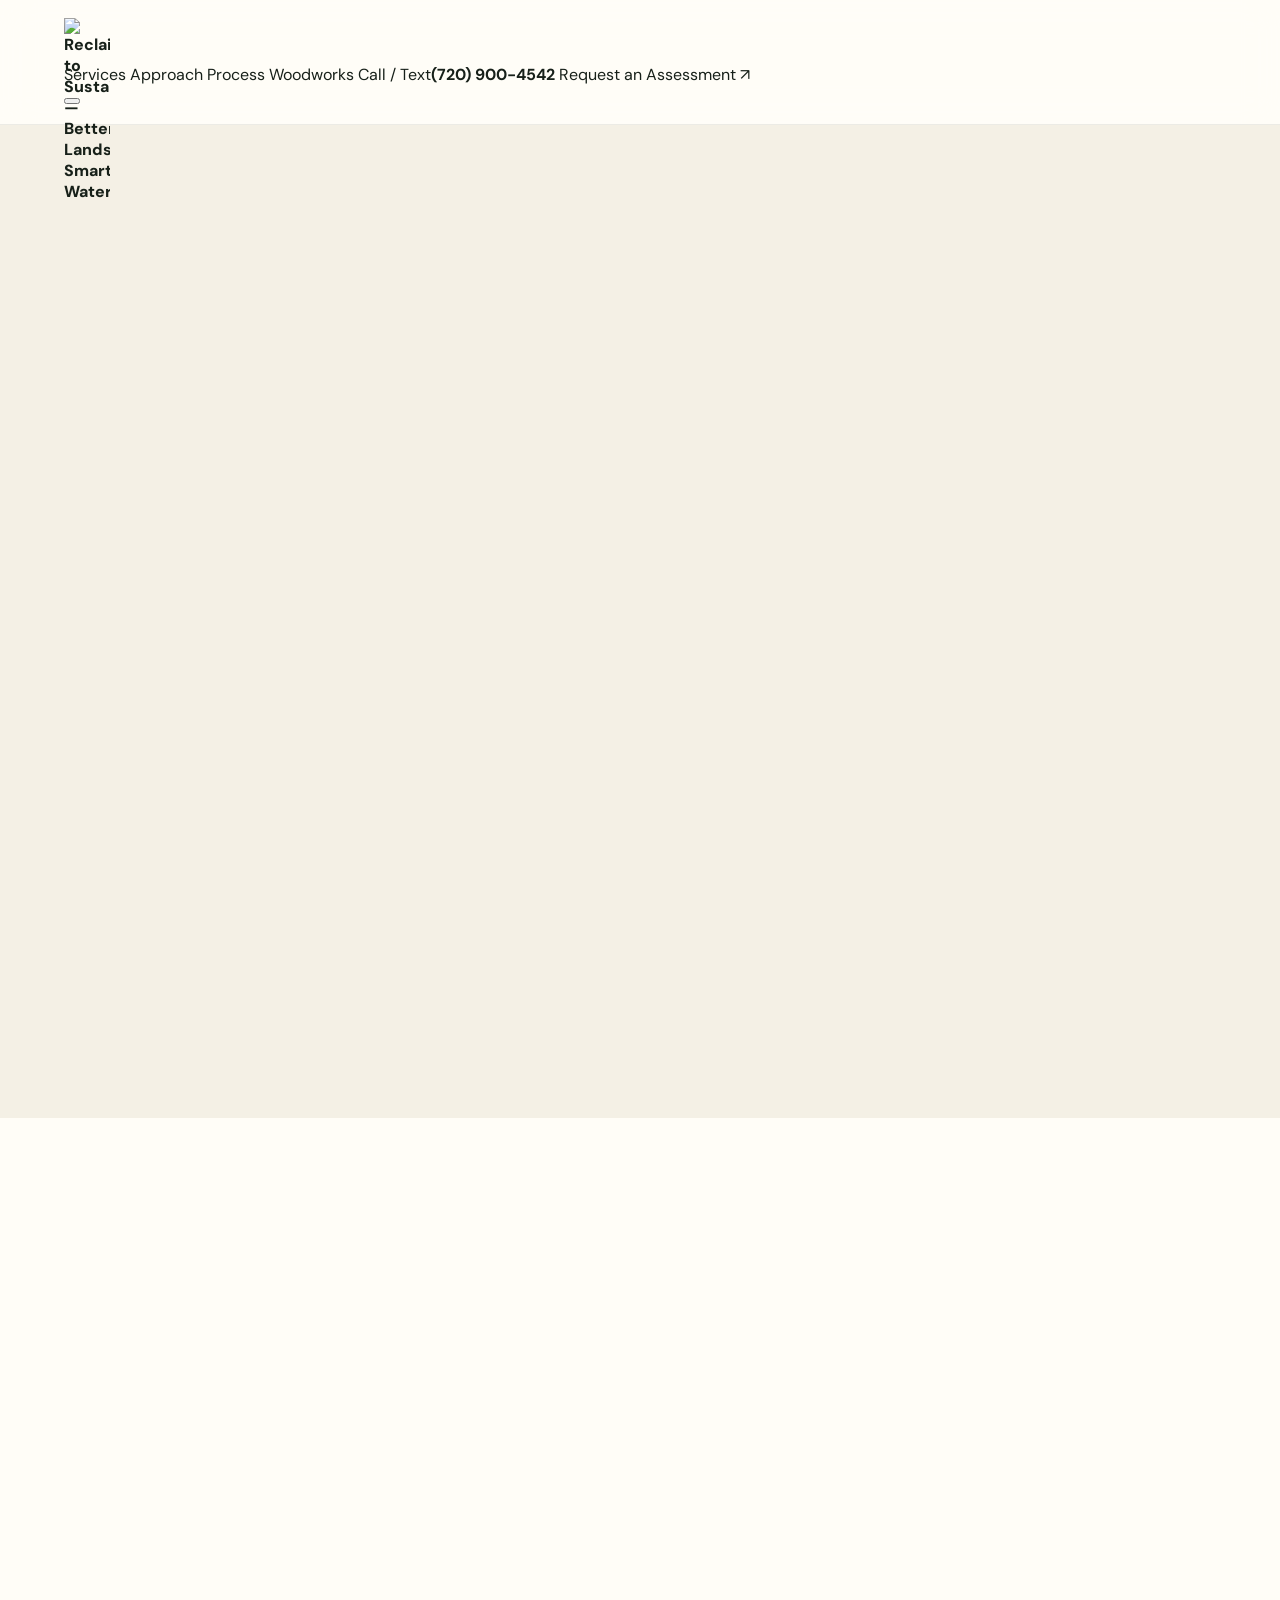
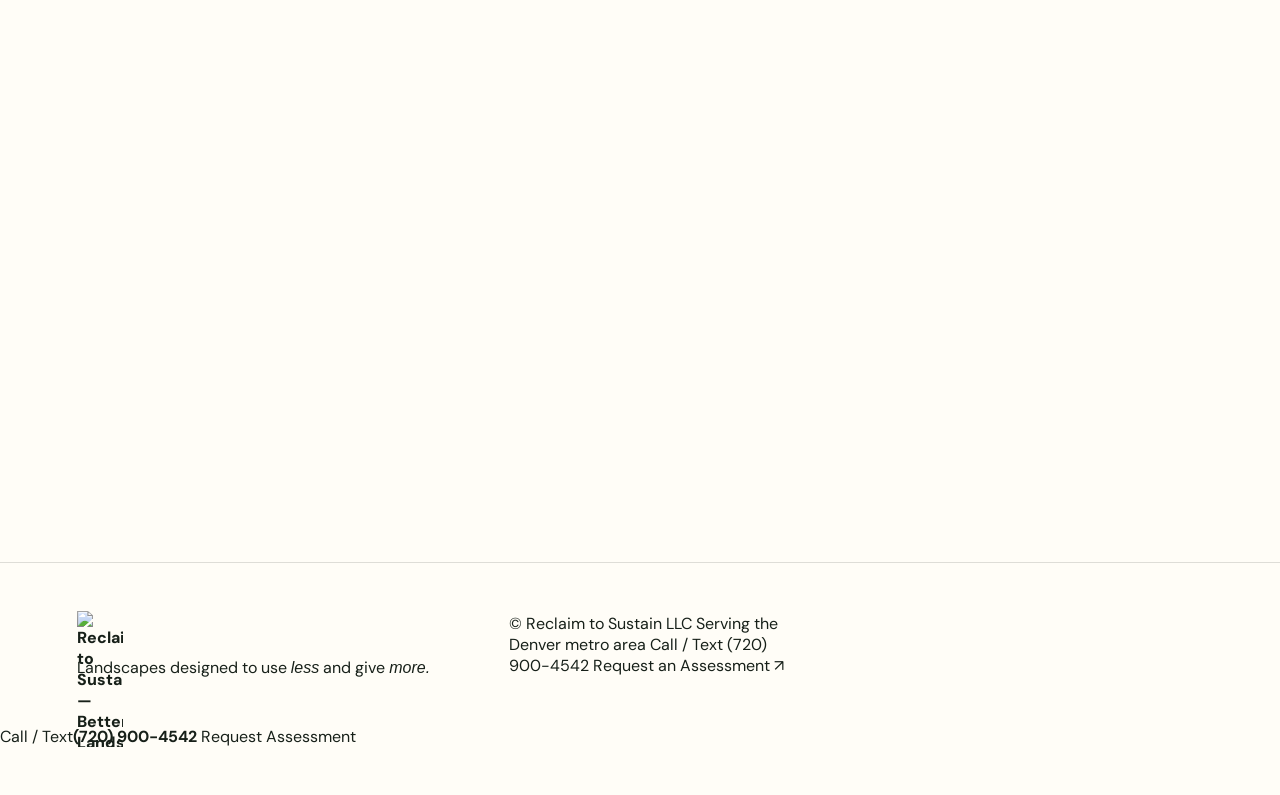
==== commit 3d938cd1: "Update index.html" ====
--- a/woodworks/index.html
+++ b/woodworks/index.html
@@ -1,425 +1,528 @@
-<!doctype html>
+<!DOCTYPE html>
 <html lang="en">
 <head>
-  <meta charset="utf-8" />
-  <meta name="viewport" content="width=device-width, initial-scale=1" />
-
-  <title>Custom Planter Boxes & Backyard Builds in Colorado | Green Pergola</title>
-
-  <!-- Favicons -->
-  <link rel="icon" type="image/png" href="/images/favicon.png" />
-  <link rel="shortcut icon" href="/images/favicon.png" />
-  <link rel="apple-touch-icon" href="/images/favicon.png" />
-
-  <!-- Core SEO -->
-  <meta name="description" content="Custom planter boxes, raised garden beds, garage tote storage, bike racks and one-off wood builds handcrafted in Arvada, Colorado for Denver-area homes." />
-  <meta name="robots" content="index,follow,max-image-preview:large,max-snippet:-1,max-video-preview:-1" />
-  <meta name="author" content="Green Pergola" />
-  <meta name="theme-color" content="#173f2a" />
-  <meta name="geo.region" content="US-CO" />
-  <meta name="geo.placename" content="Arvada, Colorado" />
-  <link rel="canonical" href="https://thegreenpergola.com/" />
-
-  <!-- Open Graph -->
+  <meta charset="UTF-8" />
+  <meta name="viewport" content="width=device-width, initial-scale=1.0" />
+  <meta name="description" content="Reclaim to Sustain helps Denver-area homeowners create water-wise landscapes with irrigation efficiency, drip conversions, lawn reduction, xeriscaping, native planting, and edible gardens." />
+  <meta name="robots" content="index, follow, max-image-preview:large" />
+  <meta name="theme-color" content="#0d2419" />
+  <link rel="canonical" href="https://reclaimtosustain.com/" />
+
+  <title>Water-Wise Landscaping & Irrigation | Reclaim to Sustain</title>
+
   <meta property="og:type" content="website" />
-  <meta property="og:site_name" content="Green Pergola" />
-  <meta property="og:title" content="Custom Planter Boxes & Backyard Builds in Colorado | Green Pergola" />
-  <meta property="og:description" content="Hand-built planter boxes, raised garden beds, garage storage, bike racks and custom backyard projects made in Arvada for Colorado homes." />
-  <meta property="og:url" content="https://thegreenpergola.com/" />
-  <meta property="og:image" content="https://thegreenpergola.com/images/green-pergola-share.png" />
-  <meta property="og:image:secure_url" content="https://thegreenpergola.com/images/green-pergola-share.png" />
-  <meta property="og:image:type" content="image/png" />
+  <meta property="og:site_name" content="Reclaim to Sustain" />
+  <meta property="og:title" content="Reclaim to Sustain | Better Landscapes. Smarter Water." />
+  <meta property="og:description" content="Smarter irrigation, lawn reduction, xeriscaping, native landscapes, and edible gardens for Denver-area yards." />
+  <meta property="og:url" content="https://reclaimtosustain.com/" />
+  <meta property="og:image" content="https://reclaimtosustain.com/assets/social-share.png" />
   <meta property="og:image:width" content="1200" />
   <meta property="og:image:height" content="630" />
-  <meta property="og:image:alt" content="Green Pergola — custom-built garden, storage and outdoor products in Colorado" />
-
-  <!-- Twitter / X -->
+  <meta property="og:image:alt" content="Reclaim to Sustain — Better Landscapes. Smarter Water." />
+
   <meta name="twitter:card" content="summary_large_image" />
-  <meta name="twitter:title" content="Custom Planter Boxes & Backyard Builds in Colorado | Green Pergola" />
-  <meta name="twitter:description" content="Hand-built garden, garage and backyard projects made locally in Colorado." />
-  <meta name="twitter:image" content="https://thegreenpergola.com/images/green-pergola-share.png" />
-
-  <!-- Fonts -->
-  <link rel="preconnect" href="https://fonts.googleapis.com" />
-  <link rel="preconnect" href="https://fonts.gstatic.com" crossorigin />
-  <link href="https://fonts.googleapis.com/css2?family=DM+Sans:wght@400;500;600;700&family=Fraunces:opsz,wght@9..144,600;9..144,700&display=swap" rel="stylesheet" />
-
-  <!-- Styles -->
-  <link rel="stylesheet" href="styles.css?v=19" />
-
-  <!-- Structured data -->
+  <meta name="twitter:title" content="Reclaim to Sustain | Better Landscapes. Smarter Water." />
+  <meta name="twitter:description" content="Smarter irrigation, lawn reduction, xeriscaping, native landscapes, and edible gardens for Denver-area yards." />
+  <meta name="twitter:image" content="https://reclaimtosustain.com/assets/social-share.png" />
+
+  <link rel="preconnect" href="https://fonts.googleapis.com">
+  <link rel="preconnect" href="https://fonts.gstatic.com" crossorigin>
+  <link href="https://fonts.googleapis.com/css2?family=DM+Sans:wght@400;500;600;700&family=Fraunces:opsz,wght@9..144,500;9..144,600;9..144,700&display=swap" rel="stylesheet">
+  <link rel="icon" type="image/png" href="assets/favicon.png" />
+  <link rel="apple-touch-icon" href="assets/favicon-192.png" />
+  <link rel="stylesheet" href="styles.css" />
+  <link rel="stylesheet" href="phone-additions.css" />
+
   <script type="application/ld+json">
   {
     "@context": "https://schema.org",
-    "@graph": [
-      {
-        "@type": "Organization",
-        "@id": "https://thegreenpergola.com/#organization",
-        "name": "Green Pergola",
-        "url": "https://thegreenpergola.com/",
-        "logo": "https://thegreenpergola.com/images/favicon.png",
-        "image": "https://thegreenpergola.com/images/green-pergola-share.png",
-        "description": "Colorado maker of custom planter boxes, raised garden beds, garage storage, bike racks and one-off wood builds.",
-        "sameAs": [
-          "https://www.facebook.com/thegreenpergola/",
-          "https://www.instagram.com/green_pergola",
-          "https://www.tiktok.com/@green_pergola",
-          "https://youtube.com/@the_green_pergola"
-        ]
-      },
-      {
-        "@type": "LocalBusiness",
-        "@id": "https://thegreenpergola.com/#business",
-        "name": "Green Pergola",
-        "url": "https://thegreenpergola.com/",
-        "image": "https://thegreenpergola.com/images/green-pergola-share.png",
-        "logo": "https://thegreenpergola.com/images/favicon.png",
-        "description": "Custom garden, garage and backyard builds handcrafted in Arvada, Colorado.",
-        "areaServed": [
-          {"@type": "City", "name": "Arvada"},
-          {"@type": "City", "name": "Denver"},
-          {"@type": "City", "name": "Westminster"},
-          {"@type": "City", "name": "Wheat Ridge"},
-          {"@type": "City", "name": "Lakewood"},
-          {"@type": "State", "name": "Colorado"}
-        ],
-        "address": {
-          "@type": "PostalAddress",
-          "addressLocality": "Arvada",
-          "addressRegion": "CO",
-          "addressCountry": "US"
-        },
-        "makesOffer": [
-          {"@type": "Offer", "itemOffered": {"@type": "Service", "name": "Custom planter boxes"}},
-          {"@type": "Offer", "itemOffered": {"@type": "Service", "name": "Raised garden beds"}},
-          {"@type": "Offer", "itemOffered": {"@type": "Service", "name": "Garage tote storage systems"}},
-          {"@type": "Offer", "itemOffered": {"@type": "Service", "name": "Custom wood bike racks"}},
-          {"@type": "Offer", "itemOffered": {"@type": "Service", "name": "Custom backyard builds"}}
-        ]
-      },
-      {
-        "@type": "WebSite",
-        "@id": "https://thegreenpergola.com/#website",
-        "url": "https://thegreenpergola.com/",
-        "name": "Green Pergola",
-        "publisher": {"@id": "https://thegreenpergola.com/#organization"},
-        "inLanguage": "en-US"
-      }
+    "@type": "HomeAndConstructionBusiness",
+    "name": "Reclaim to Sustain LLC",
+    "url": "https://reclaimtosustain.com/",
+    "telephone": "+1-720-900-4542",
+    "logo": "https://reclaimtosustain.com/assets/logo.png",
+    "image": "https://reclaimtosustain.com/assets/social-share.png",
+    "description": "Water-wise landscaping and irrigation services including irrigation efficiency, drip conversions, lawn reduction, xeriscaping, native planting, and edible gardens.",
+    "areaServed": {
+      "@type": "AdministrativeArea",
+      "name": "Denver metropolitan area, Colorado"
+    },
+    "knowsAbout": [
+      "Irrigation efficiency",
+      "Drip irrigation",
+      "Lawn reduction",
+      "Xeriscaping",
+      "Native landscaping",
+      "Edible gardens"
     ]
   }
   </script>
 </head>
-
 <body>
-  <div class="announcement">
-    Built locally. Made to be used. Designed to look good doing it.
+  <div class="noise" aria-hidden="true"></div>
+
+  <header class="site-header" id="site-header">
+    <div class="container nav-wrap">
+      <a class="brand brand-logo" href="#top" aria-label="Reclaim to Sustain home">
+        <img src="assets/logo.png" alt="Reclaim to Sustain — Better Landscapes. Smarter Water." />
+      </a>
+
+      <nav class="nav-links" aria-label="Primary navigation">
+        <a href="#services">Services</a>
+        <a href="#approach">Approach</a>
+        <a href="#process">Process</a>
+        <a href="woodworks/">Woodworks</a>
+        <a class="nav-phone" href="tel:+17209004542"><span class="nav-phone-label">Call / Text</span><strong>(720) 900-4542</strong></a>
+        <a class="nav-cta" href="#contact">Request an Assessment <span>↗</span></a>
+      </nav>
+
+      <button class="menu-toggle" aria-expanded="false" aria-controls="mobile-menu" aria-label="Open menu">
+        <span></span><span></span>
+      </button>
+    </div>
+
+    <div id="mobile-menu" class="mobile-menu" hidden>
+      <a href="#services">Services</a>
+      <a href="#approach">Approach</a>
+      <a href="#process">Process</a>
+      <a href="woodworks/">Woodworks</a>
+      <a class="mobile-phone-link" href="tel:+17209004542">Call / Text: (720) 900-4542</a>
+      <a href="#contact">Request an Assessment</a>
+    </div>
+  </header>
+
+  <main id="top">
+    <section class="hero">
+      <div class="hero-orb hero-orb-one" aria-hidden="true"></div>
+      <div class="hero-orb hero-orb-two" aria-hidden="true"></div>
+
+      <div class="container hero-grid">
+        <div class="hero-copy reveal">
+          <div class="availability-pill"><span></span> Planning founding projects for Spring 2027</div>
+          <p class="eyebrow">Denver metro • Landscape + water efficiency</p>
+          <h1>Reclaim your yard.<br><em>Waste less water.</em></h1>
+          <p class="hero-lede">
+            We transform inefficient, underused landscapes into smarter spaces built for Colorado — with better irrigation, less thirsty turf, resilient planting, and gardens that actually earn their footprint.
+          </p>
+
+          <div class="hero-actions">
+            <a class="button button-primary" href="#contact">Request a Yard Assessment <span>→</span></a>
+            <a class="button button-phone" href="tel:+17209004542">☎ Call / Text (720) 900-4542</a>
+            <a class="button button-ghost" href="#services">Explore our services</a>
+          </div>
+
+          <div class="hero-proof">
+            <div class="proof-item"><strong>Water-first</strong><span>Fix waste before adding complexity.</span></div>
+            <div class="proof-divider"></div>
+            <div class="proof-item"><strong>Built in phases</strong><span>Start where the impact is highest.</span></div>
+          </div>
+        </div>
+
+        <figure class="hero-photo reveal reveal-delay">
+          <img
+            src="assets/hero-yard.png"
+            alt="Water-wise Colorado landscape with native plants, stone pathways, raised garden beds, and mountain views"
+            width="1440"
+            height="980"
+            fetchpriority="high"
+          />
+        </figure>
+      </div>
+
+      <div class="container hero-marquee reveal">
+        <span>IRRIGATION EFFICIENCY</span><i></i><span>DRIP CONVERSIONS</span><i></i><span>LAWN REDUCTION</span><i></i><span>NATIVE PLANTING</span><i></i><span>EDIBLE LANDSCAPES</span>
+      </div>
+    </section>
+
+    <section class="statement-section" id="approach">
+      <div class="container statement-grid reveal">
+        <p class="eyebrow light">The idea is simple</p>
+        <div class="statement-copy">
+          <h2>Stop treating the yard like a water bill with grass attached.</h2>
+          <p>Colorado landscapes can be beautiful, useful, and dramatically more intentional. We look at the whole system — water, turf, planting, usability, maintenance — then improve the parts that matter most.</p>
+        </div>
+      </div>
+    </section>
+
+    <section id="services" class="section services-section">
+      <div class="container">
+        <div class="section-heading split-heading reveal">
+          <div>
+            <p class="eyebrow">What we do</p>
+            <h2>From wasted water to a yard that works.</h2>
+          </div>
+          <p>Start small with an irrigation problem or rethink the entire landscape. Every project is built around practical impact, not unnecessary scope.</p>
+        </div>
+
+        <div class="services-catalog">
+          <article class="service-group reveal">
+            <div class="service-group-head">
+              <span class="service-group-number">01</span>
+              <div class="service-group-icon" aria-hidden="true">◒</div>
+              <div>
+                <p class="service-kicker">Water systems</p>
+                <h3>Irrigation & Water Efficiency</h3>
+              </div>
+            </div>
+            <p class="service-group-summary">Diagnose waste, improve coverage, and get water exactly where your landscape needs it.</p>
+            <ul class="service-menu">
+              <li><span>Irrigation efficiency audits</span><small>Find overspray, dry zones, pressure issues, and waste.</small></li>
+              <li><span>Drip irrigation conversions</span><small>Convert appropriate spray zones to targeted drip.</small></li>
+              <li><span>Leak & coverage troubleshooting</span><small>Repair and improve inefficient system performance.</small></li>
+              <li><span>Smart controller upgrades</span><small>Weather-aware scheduling and smarter zone control.</small></li>
+              <li><span>Tree & shrub drip systems</span><small>Deep, targeted watering for established plantings.</small></li>
+              <li><span>Irrigation redesign</span><small>Rework zones and layouts when the existing system no longer fits the yard.</small></li>
+            </ul>
+          </article>
+
+          <article class="service-group reveal">
+            <div class="service-group-head">
+              <span class="service-group-number">02</span>
+              <div class="service-group-icon" aria-hidden="true">✦</div>
+              <div>
+                <p class="service-kicker">Landscape transformation</p>
+                <h3>Lawn Reduction, Xeriscape & Native Landscapes</h3>
+              </div>
+            </div>
+            <p class="service-group-summary">Replace high-input turf with intentional landscapes that use less water and still feel complete.</p>
+            <ul class="service-menu">
+              <li><span>Lawn reduction</span><small>Remove turf where it is not earning its water use.</small></li>
+              <li><span>Xeriscape conversions</span><small>Lower-water landscape redesigns with structure and visual interest.</small></li>
+              <li><span>Native & water-wise planting</span><small>Colorado-appropriate plants selected for resilience and seasonality.</small></li>
+              <li><span>Mulch, rock & planting zones</span><small>Create finished, maintainable beds around the new landscape plan.</small></li>
+              <li><span>Phased yard transformations</span><small>Break a larger project into smart, budget-conscious stages.</small></li>
+            </ul>
+          </article>
+
+          <article class="service-group reveal">
+            <div class="service-group-head">
+              <span class="service-group-number">03</span>
+              <div class="service-group-icon" aria-hidden="true">⌁</div>
+              <div>
+                <p class="service-kicker">Productive landscapes</p>
+                <h3>Edible Gardens & Garden Structures</h3>
+              </div>
+            </div>
+            <p class="service-group-summary">Turn part of the yard into useful growing space without making it feel disconnected from the landscape.</p>
+            <ul class="service-menu">
+              <li><span>Raised garden beds</span><small>Built and positioned for practical access, irrigation, and sun.</small></li>
+              <li><span>Vegetable garden installations</span><small>Complete growing zones designed around how you want to use them.</small></li>
+              <li><span>Trellises & garden arches</span><small>Vertical growing structures that add function and character.</small></li>
+              <li><span>Garden drip irrigation</span><small>Efficient watering integrated directly into the growing space.</small></li>
+              <li><span>Greenhouse installations</span><small>Select greenhouse setup and site integration.</small></li>
+            </ul>
+          </article>
+
+          <article class="service-group service-group-feature reveal">
+            <div class="service-group-head">
+              <span class="service-group-number">04</span>
+              <div class="service-group-icon" aria-hidden="true">↗</div>
+              <div>
+                <p class="service-kicker">Not sure where to start?</p>
+                <h3>Yard Assessments & Planning</h3>
+              </div>
+            </div>
+            <p class="service-group-summary">You do not need to know which service you need. We can evaluate the yard, identify the biggest opportunities, and build a practical roadmap.</p>
+            <ul class="service-menu">
+              <li><span>Whole-yard assessment</span><small>Review irrigation, turf, planting, function, and problem areas together.</small></li>
+              <li><span>Water-efficiency assessment</span><small>Focus specifically on irrigation performance and water waste.</small></li>
+              <li><span>Design-only planning</span><small>Get a clear direction and phased plan before committing to installation.</small></li>
+            </ul>
+            <a class="button button-primary service-cta" href="#contact">Request a Yard Assessment <span>→</span></a>
+          </article>
+        </div>
+      </div>
+    </section>
+
+    <section class="principles-section">
+      <div class="container principles-grid">
+        <div class="principles-intro reveal">
+          <p class="eyebrow light">Our lens</p>
+          <h2>Every yard has a better version of itself.</h2>
+          <p>We are not trying to sell you the most landscaping. We are trying to find the smartest use of your space, water, and budget.</p>
+          <a class="text-link-light" href="#contact">Tell us about your yard <span>→</span></a>
+        </div>
+
+        <div class="principles-list">
+          <article class="principle reveal">
+            <span>01</span>
+            <div><h3>Fix waste first.</h3><p>Before adding features, understand where water and money are being lost.</p></div>
+          </article>
+          <article class="principle reveal">
+            <span>02</span>
+            <div><h3>Design for Colorado.</h3><p>Choose systems and plants that make sense for our climate instead of fighting it.</p></div>
+          </article>
+          <article class="principle reveal">
+            <span>03</span>
+            <div><h3>Make the yard useful.</h3><p>Beauty matters. So do shade, food, habitat, play, gathering, and lower maintenance.</p></div>
+          </article>
+          <article class="principle reveal">
+            <span>04</span>
+            <div><h3>Phase it intelligently.</h3><p>A great plan does not have to happen all at once. Start where the return is strongest.</p></div>
+          </article>
+        </div>
+      </div>
+    </section>
+
+    <section id="process" class="section process-section">
+      <div class="container">
+        <div class="section-heading centered reveal">
+          <p class="eyebrow">How it works</p>
+          <h2>A clear path from “this yard is driving me nuts” to a real plan.</h2>
+        </div>
+
+        <div class="process-timeline">
+          <div class="timeline-line" aria-hidden="true"></div>
+          <article class="process-step reveal">
+            <span class="step-number">01</span>
+            <div class="step-dot"></div>
+            <h3>Tell us what’s not working</h3>
+            <p>Water waste, dead zones, too much lawn, poor usability, or a bigger idea you do not know how to tackle.</p>
+          </article>
+          <article class="process-step reveal">
+            <span class="step-number">02</span>
+            <div class="step-dot"></div>
+            <h3>We assess the yard</h3>
+            <p>We look at irrigation, current conditions, priorities, constraints, and the highest-value opportunities.</p>
+          </article>
+          <article class="process-step reveal">
+            <span class="step-number">03</span>
+            <div class="step-dot"></div>
+            <h3>You get a focused plan</h3>
+            <p>A practical recommendation, project scope, and options that can be tackled now or built out over time.</p>
+          </article>
+          <article class="process-step reveal">
+            <span class="step-number">04</span>
+            <div class="step-dot"></div>
+            <h3>We reclaim the space</h3>
+            <p>The result: less waste, more function, and a landscape that makes far more sense for the way you live.</p>
+          </article>
+        </div>
+      </div>
+    </section>
+
+    <section class="cta-band">
+      <div class="container cta-band-inner reveal">
+        <p>Not ready for a full transformation?</p>
+        <h2>Start with the water.</h2>
+        <span>An irrigation assessment can reveal where your landscape is wasting water before you spend money changing everything else.</span>
+        <a class="button button-light" href="#contact">Request an assessment <span>→</span></a>
+      </div>
+    </section>
+
+    <section id="contact" class="contact-section">
+      <div class="container contact-grid">
+        <div class="contact-copy reveal">
+          <p class="eyebrow light">Request a yard assessment</p>
+          <h2>What would you change if your yard actually worked for you?</h2>
+          <p class="contact-lede">Tell us what is happening now and what you wish the space could become. You do not need to know the solution yet.</p>
+
+          <div class="contact-feature-list">
+            <div><span>01</span><p><strong>Tell us the problem</strong> — irrigation, lawn, planting, gardens, or the whole yard.</p></div>
+            <div><span>02</span><p><strong>We review the fit</strong> and follow up about the property and what you want to accomplish.</p></div>
+            <div><span>03</span><p><strong>No pressure.</strong> The first conversation is simply about whether the project makes sense.</p></div>
+          </div>
+
+          <div class="contact-location">
+            <span class="location-dot"></span>
+            <div><small>Service area</small><strong>Denver metro & surrounding communities</strong></div>
+          </div>
+
+          <div class="contact-phone-card">
+            <span class="contact-phone-kicker">Prefer to talk?</span>
+            <a href="tel:+17209004542">(720) 900-4542</a>
+            <p>Call or text anytime. If we miss you, leave a message and we’ll get back to you.</p>
+          </div>
+        </div>
+
+        <form
+          class="lead-form reveal reveal-delay"
+          id="lead-form"
+          action="https://api.web3forms.com/submit"
+          method="POST"
+        >
+          <input
+            type="hidden"
+            name="access_key"
+            value="23e56279-a444-453d-9f1f-240cc7fe648c"
+          />
+        
+          <input
+            type="hidden"
+            name="subject"
+            value="New Reclaim to Sustain Yard Assessment Lead"
+          />
+        
+          <input
+            type="hidden"
+            name="from_name"
+            value="Reclaim to Sustain Website"
+          />
+        
+          <input
+            type="checkbox"
+            name="botcheck"
+            class="hidden"
+            style="display: none;"
+            tabindex="-1"
+            autocomplete="off"
+          />
+        
+          <div class="form-header">
+            <span class="form-step">START HERE</span>
+        
+            <h3>Tell us about your yard.</h3>
+        
+            <p>
+              We’ll follow up to learn more and figure out the right next step.
+            </p>
+          </div>
+        
+          <div class="form-row">
+            <label>
+              <span>Name *</span>
+        
+              <input
+                type="text"
+                name="name"
+                required
+                autocomplete="name"
+                placeholder="Your name"
+              />
+            </label>
+        
+            <label>
+              <span>Phone</span>
+        
+              <input
+                type="tel"
+                name="phone"
+                autocomplete="tel"
+                placeholder="(303) 555-0123"
+              />
+            </label>
+          </div>
+        
+          <div class="form-row">
+            <label>
+              <span>Email *</span>
+        
+              <input
+                type="email"
+                name="email"
+                required
+                autocomplete="email"
+                placeholder="you@example.com"
+              />
+            </label>
+        
+            <label>
+              <span>City / ZIP</span>
+        
+              <input
+                type="text"
+                name="location"
+                autocomplete="postal-code"
+                placeholder="Arvada, 80005"
+              />
+            </label>
+          </div>
+        
+          <label>
+            <span>What would you like help with? *</span>
+        
+            <div class="select-wrap">
+              <select name="project_type" required>
+                <option value="" selected disabled>
+                  Select a project type
+                </option>
+        
+                <option value="Irrigation efficiency / repair">
+                  Irrigation efficiency / repair
+                </option>
+        
+                <option value="Drip conversion">
+                  Drip conversion
+                </option>
+        
+                <option value="Lawn reduction / xeriscape">
+                  Lawn reduction / xeriscape
+                </option>
+        
+                <option value="Native landscaping">
+                  Native landscaping
+                </option>
+        
+                <option value="Edible garden / raised beds">
+                  Edible garden / raised beds
+                </option>
+        
+                <option value="Whole-yard improvement">
+                  Whole-yard improvement
+                </option>
+        
+                <option value="Not sure yet">
+                  Not sure yet
+                </option>
+              </select>
+            </div>
+          </label>
+        
+          <label>
+            <span>Tell us about the yard</span>
+        
+            <textarea
+              name="message"
+              rows="5"
+              placeholder="What’s working, what’s not, and what would you like the space to become?"
+            ></textarea>
+          </label>
+        
+          <button
+            class="button form-button"
+            id="form-submit"
+            type="submit"
+          >
+            Request My Assessment
+            <span>→</span>
+          </button>
+        
+          <p
+            class="form-status"
+            id="form-status"
+            role="status"
+            aria-live="polite"
+          ></p>
+        
+          <p class="form-note">
+            Your information stays private. No spam. No hard sell.
+          </p>
+        </form>
+      </div>
+    </section>
+  </main>
+
+  <footer class="site-footer">
+    <div class="container footer-top">
+      <a class="brand brand-footer brand-logo" href="#top" aria-label="Reclaim to Sustain home">
+        <img src="assets/logo.png" alt="Reclaim to Sustain — Better Landscapes. Smarter Water." />
+      </a>
+      <div class="footer-tagline">Landscapes designed to use <em>less</em> and give <em>more.</em></div>
+    </div>
+
+    <div class="container footer-bottom">
+      <span>© <span id="year"></span> Reclaim to Sustain LLC</span>
+      <span>Serving the Denver metro area</span>
+      <a class="footer-phone" href="tel:+17209004542">Call / Text (720) 900-4542</a>
+      <a href="#contact">Request an Assessment ↗</a>
+    </div>
+  </footer>
+
+  <div class="mobile-contact-bar" aria-label="Quick contact">
+    <a href="tel:+17209004542"><span>Call / Text</span><strong>(720) 900-4542</strong></a>
+    <a href="#contact">Request Assessment</a>
   </div>
 
-  <header class="site-header" id="top">
-    <a class="brand" href="#top" aria-label="Green Pergola home">
-      <img
-        class="brand-logo"
-        src="images/favicon.png"
-        alt=""
-        aria-hidden="true"
-      />
-      <span class="brand-text">Green Pergola</span>
-    </a>
-
-    <nav class="desktop-nav" aria-label="Primary navigation">
-      <a href="#shop">Shop</a>
-      <a href="#why">Why Green Pergola</a>
-      <a href="#custom">Custom Builds</a>
-      <a href="#about">About</a>
-    </nav>
-
-    <button class="btn btn-small js-open-quote" type="button">
-      Request a quote
-    </button>
-  </header>
-
-  <main>
-    <section class="hero">
-      <div class="hero-copy reveal">
-        <p class="eyebrow">Backyard goods, built by hand</p>
-        <h1>Make your backyard the best room in the house.</h1>
-        <p class="hero-sub">
-          Planter boxes, raised garden beds, tote storage, bike racks, stands,
-          seasonal pieces, and one-off builds made for real life outside.
-        </p>
-
-        <div class="hero-actions">
-          <a class="btn" href="#shop">Browse the goods</a>
-          <button class="btn btn-ghost js-open-quote" type="button">
-            Build something custom
-          </button>
-        </div>
-
-        <div class="hero-proof" aria-label="Green Pergola benefits">
-          <span>Made locally</span>
-          <span>Built to order</span>
-          <span>Real materials</span>
-        </div>
-      </div>
-
-      <div class="hero-art hero-carousel reveal" aria-label="Green Pergola featured builds">
-        <div class="hero-slide active" data-hero-slide data-label="Planter Boxes">
-          <img src="images/planter-box.png" alt="Green Pergola custom planter box" />
-        </div>
-
-        <div class="hero-slide" data-hero-slide data-label="Raised Garden Beds">
-          <img src="images/raised-garden-bed.png" alt="Green Pergola custom raised garden bed" />
-        </div>
-
-        <div class="hero-slide" data-hero-slide data-label="Garage Tote Storage">
-          <img src="images/tote-storage.png" alt="Green Pergola custom garage tote storage system" />
-        </div>
-
-        <div class="hero-carousel-overlay" aria-hidden="true"></div>
-
-        <div class="hero-carousel-ui">
-          <div class="hero-carousel-kicker">Featured build</div>
-          <div class="hero-carousel-label" id="heroCarouselLabel">Planter Boxes</div>
-
-          <div class="hero-carousel-dots" aria-label="Choose featured build">
-            <button class="hero-dot active" type="button" data-hero-dot="0" aria-label="Show planter boxes"></button>
-            <button class="hero-dot" type="button" data-hero-dot="1" aria-label="Show raised garden beds"></button>
-            <button class="hero-dot" type="button" data-hero-dot="2" aria-label="Show garage tote storage"></button>
-          </div>
-        </div>
-
-        <div class="hero-badge">
-          Hand-built<br>
-          <strong>in Colorado</strong>
-        </div>
-      </div>
-    </section>
-
-    <section class="marquee" aria-label="Product categories">
-      <div class="marquee-track">
-        <span>Planter boxes</span><b>✦</b>
-        <span>Raised garden beds</span><b>✦</b>
-        <span>Tote storage</span><b>✦</b>
-        <span>Bike racks</span><b>✦</b>
-        <span>Custom builds</span><b>✦</b>
-        <span>Seasonal pieces</span><b>✦</b>
-        <span>Planter boxes</span><b>✦</b>
-        <span>Raised garden beds</span>
-      </div>
-    </section>
-
-    <section class="free-plans-banner reveal" aria-labelledby="freePlansTitle">
-      <div class="free-plans-sticker">FREE PLANS</div>
-      <div class="free-plans-copy">
-        <p class="eyebrow">Build it yourself</p>
-        <h2 id="freePlansTitle">Want to build your own raised planter box?</h2>
-        <p>Grab the free Green Pergola build guide with materials, cut planning, and step-by-step instructions.</p>
-      </div>
-      <a class="btn free-plans-btn" href="free-raised-planter-box-plans.html">Get the free plans →</a>
-    </section>
-
-    <section class="section" id="shop">
-      <div class="section-heading reveal">
-        <div>
-          <p class="eyebrow">Shop Green Pergola</p>
-          <h2>Good-looking things that earn their footprint.</h2>
-        </div>
-
-        <p>
-          <strong>Made for your space.</strong>
-          Everything we build can be customized. See something you like?
-          We’ll make it work for you.
-        </p>
-      </div>
-
-      <div class="filters reveal" id="filters" aria-label="Product filters"></div>
-      <div class="product-grid" id="productGrid"></div>
-    </section>
-
-    <section class="feature-band" id="why">
-      <div class="feature-intro reveal">
-        <p class="eyebrow light">Why Green Pergola</p>
-        <h2>Not factory-perfect.<br>Better than that.</h2>
-        <p>
-          Every piece is built to be used hard, live outside,
-          and still look like it belongs there.
-        </p>
-      </div>
-
-      <div class="feature-list">
-        <article class="feature-card reveal">
-          <span>01</span>
-          <h3>Built for your space</h3>
-          <p>Standard sizes when they make sense. Custom dimensions when they don’t.</p>
-        </article>
-
-        <article class="feature-card reveal">
-          <span>02</span>
-          <h3>No disposable junk</h3>
-          <p>Solid materials, straightforward construction, and pieces worth repairing instead of replacing.</p>
-        </article>
-
-        <article class="feature-card reveal">
-          <span>03</span>
-          <h3>Made by a human</h3>
-          <p>You’re buying from the person cutting the boards, answering the message, and loading the truck.</p>
-        </article>
-      </div>
-    </section>
-
-    <div class="seo-support-links" aria-label="More about Green Pergola products">
-      <span>Learn more:</span>
-      <a href="planter-boxes-colorado.html">Custom planter boxes</a>
-      <a href="raised-garden-beds-colorado.html">Raised garden beds</a>
-      <a href="garage-tote-storage-colorado.html">Garage tote storage</a>
-    </div>
-
-    <section class="section custom-section" id="custom">
-      <div class="custom-card reveal">
-        <div>
-          <p class="eyebrow">Have a weird idea?</p>
-          <h2>Perfect. Those are usually the fun ones.</h2>
-          <p>
-            If it belongs in a garden, backyard, patio, garage,
-            or somewhere between “I saw this online” and
-            “I wish somebody made this,” send it over.
-          </p>
-          <button class="btn js-open-quote" type="button">Start a custom build</button>
-        </div>
-
-        <div class="custom-build-visual">
-          <img
-            src="images/custom-build.png"
-            alt="Custom Green Pergola build"
-            loading="lazy"
-            onerror="this.style.display='none'; this.parentElement.classList.add('missing-custom-image');"
-          >
-
-          <div class="custom-build-image-placeholder">
-            <strong>Add your custom build photo</strong>
-            <span>Upload it as images/custom-build.png</span>
-          </div>
-        </div>
-      </div>
-    </section>
-
-    <section class="section story" id="about">
-      <div class="story-number reveal">01</div>
-
-      <div class="story-copy reveal">
-        <p class="eyebrow">The Green Pergola story</p>
-        <h2>Started in the backyard. Still very much in the backyard.</h2>
-
-        <p>
-          Green Pergola grew out of the simple idea that useful outdoor stuff
-          shouldn’t have to look cheap, and good-looking outdoor stuff
-          shouldn’t have to be precious.
-        </p>
-
-        <p>
-          So we build things the way we want them at home: sturdy, practical,
-          easy to live with, and just polished enough to make the neighbors
-          ask where you got it.
-        </p>
-      </div>
-    </section>
-
-    <section class="cta reveal">
-      <p class="eyebrow light">Your backyard called.</p>
-      <h2>It wants an upgrade.</h2>
-      <button class="btn btn-light js-open-quote" type="button">
-        Tell us what you need
-      </button>
-    </section>
-  </main>
-
-  <footer>
-    <a class="brand footer-brand" href="#top" aria-label="Green Pergola home">
-      <img
-        class="brand-logo"
-        src="images/favicon.png"
-        alt=""
-        aria-hidden="true"
-      />
-      <span class="brand-text">Green Pergola</span>
-    </a>
-
-    <p>Built locally. Made for outside.</p>
-
-    <div class="footer-links" aria-label="Footer navigation">
-      <a href="#shop">Shop</a>
-      <a href="#custom">Custom</a>
-      <a href="#about">About</a>
-    </div>
-
-    <div class="social-links" aria-label="Green Pergola social media">
-      <a href="https://www.facebook.com/thegreenpergola/" target="_blank" rel="noopener noreferrer" aria-label="Green Pergola on Facebook"><svg viewBox="0 0 24 24" aria-hidden="true"><path d="M13.5 22v-9h3l.5-3h-3.5V8.1c0-.9.3-1.6 1.7-1.6H17V3.8c-.3 0-1.4-.1-2.6-.1-2.6 0-4.4 1.6-4.4 4.5V10H7v3h3v9h3.5z"/></svg></a>
-      <a href="https://www.instagram.com/green_pergola" target="_blank" rel="noopener noreferrer" aria-label="Green Pergola on Instagram"><svg viewBox="0 0 24 24" aria-hidden="true"><path d="M7 2h10a5 5 0 0 1 5 5v10a5 5 0 0 1-5 5H7a5 5 0 0 1-5-5V7a5 5 0 0 1 5-5zm5 5.2A4.8 4.8 0 1 0 12 16.8 4.8 4.8 0 0 0 12 7.2zm0 7.8a3 3 0 1 1 0-6 3 3 0 0 1 0 6zm5.5-8.2a1.1 1.1 0 1 1 0-2.2 1.1 1.1 0 0 1 0 2.2z"/></svg></a>
-      <a href="https://www.tiktok.com/@green_pergola" target="_blank" rel="noopener noreferrer" aria-label="Green Pergola on TikTok"><svg viewBox="0 0 24 24" aria-hidden="true"><path d="M15.5 3c.5 1.8 1.6 3 3.5 3.5v3a8.2 8.2 0 0 1-3.5-1v6.1a6.1 6.1 0 1 1-5.3-6v3.2a3 3 0 1 0 2.2 2.8V3h3.1z"/></svg></a>
-      <a href="https://youtube.com/@the_green_pergola" target="_blank" rel="noopener noreferrer" aria-label="Green Pergola on YouTube"><svg viewBox="0 0 24 24" aria-hidden="true"><path d="M21.6 7.2a2.8 2.8 0 0 0-2-2C17.8 4.7 12 4.7 12 4.7s-5.8 0-7.6.5a2.8 2.8 0 0 0-2 2A29 29 0 0 0 2 12a29 29 0 0 0 .4 4.8 2.8 2.8 0 0 0 2 2c1.8.5 7.6.5 7.6.5s5.8 0 7.6-.5a2.8 2.8 0 0 0 2-2A29 29 0 0 0 22 12a29 29 0 0 0-.4-4.8zM10 15.3V8.7l5.7 3.3L10 15.3z"/></svg></a>
-    </div>
-
-    <p class="fineprint">© <span id="year"></span> Green Pergola</p>
-  </footer>
-
-  <dialog class="product-modal" id="productModal">
-    <button class="modal-close product-modal-close" id="closeProductModal" aria-label="Close product details">×</button>
-    <div class="product-detail-layout">
-      <div class="product-gallery">
-        <div class="gallery-stage">
-          <img id="productModalImage" alt="" />
-          <div class="gallery-placeholder" id="productModalPlaceholder" hidden>Photo coming soon</div>
-          <button class="gallery-arrow gallery-prev" id="galleryPrev" aria-label="Previous photo">‹</button>
-          <button class="gallery-arrow gallery-next" id="galleryNext" aria-label="Next photo">›</button>
-        </div>
-        <div class="gallery-thumbs" id="productModalThumbs" aria-label="Product photos"></div>
-      </div>
-      <div class="product-detail-copy">
-        <p class="eyebrow">Green Pergola build</p>
-        <div class="product-detail-heading"><h2 id="productModalName"></h2><span class="product-detail-price" id="productModalPrice"></span></div>
-        <p class="product-detail-description" id="productModalDescription"></p>
-        <div class="product-meta product-detail-tags" id="productModalTags"></div>
-        <a class="product-detail-learn" id="productModalLearn" href="#" hidden>Learn more about this build →</a>
-        <p class="custom-note">Every build can be adjusted for your space, style, size, and needs.</p>
-        <button class="btn full" id="productModalQuote" type="button">Request this build</button>
-      </div>
-    </div>
-  </dialog>
-
-  <div class="quote-modal-layer hidden" id="quoteModal" role="dialog" aria-modal="true" aria-labelledby="quoteModalTitle">
-    <div class="quote-modal">
-      <button class="modal-close" id="closeModal" aria-label="Close">×</button>
-      <div class="modal-step" id="formStep">
-        <p class="eyebrow">Request a quote</p>
-        <h2 id="quoteModalTitle">What are we building?</h2>
-        <form id="quoteForm">
-          <input type="checkbox" name="botcheck" class="form-honey" tabindex="-1" autocomplete="off" aria-hidden="true">
-          <div class="form-grid-two">
-            <label>Name<input name="name" autocomplete="name" required placeholder="Your name"></label>
-            <label>Email<input type="email" name="email" autocomplete="email" required placeholder="you@example.com"></label>
-          </div>
-          <div class="form-grid-two">
-            <label>Phone <span class="optional">optional</span><input type="tel" name="phone" autocomplete="tel" placeholder="(303) 555-0123"></label>
-            <label>City / area <span class="optional">optional</span><input name="location" autocomplete="address-level2" placeholder="Arvada, Denver, etc."></label>
-          </div>
-          <label>Product / project<select name="product" id="quoteProduct"></select></label>
-          <label>Tell me what you have in mind<textarea name="details" rows="5" required placeholder="Size, quantity, color, inspiration, where it needs to go…"></textarea></label>
-          <div class="captcha-wrap"><div class="h-captcha" data-captcha="true"></div></div>
-          <button class="btn full" id="quoteSubmit" type="submit">Send quote request</button>
-          <p class="form-status" id="formStatus" role="status" aria-live="polite"></p>
-          <p class="form-note">Tell us what you have in mind and we’ll get back to you as soon as we can.</p>
-        </form>
-      </div>
-      <div class="modal-step hidden" id="successStep">
-        <p class="eyebrow">Request sent</p>
-        <h2>Thanks — we’ve got it.</h2>
-        <p class="request-preview" id="requestPreview">Your quote request was sent successfully. We’ll follow up using the contact information you provided.</p>
-        <button class="btn btn-ghost full" id="startOver" type="button">Send another request</button>
-      </div>
-    </div>
-  </div>
-
-  <script src="https://web3forms.com/client/script.js" async defer></script>
-  <script src="app.js?v=16"></script>
+  <script src="script.js"></script>
 </body>
 </html>
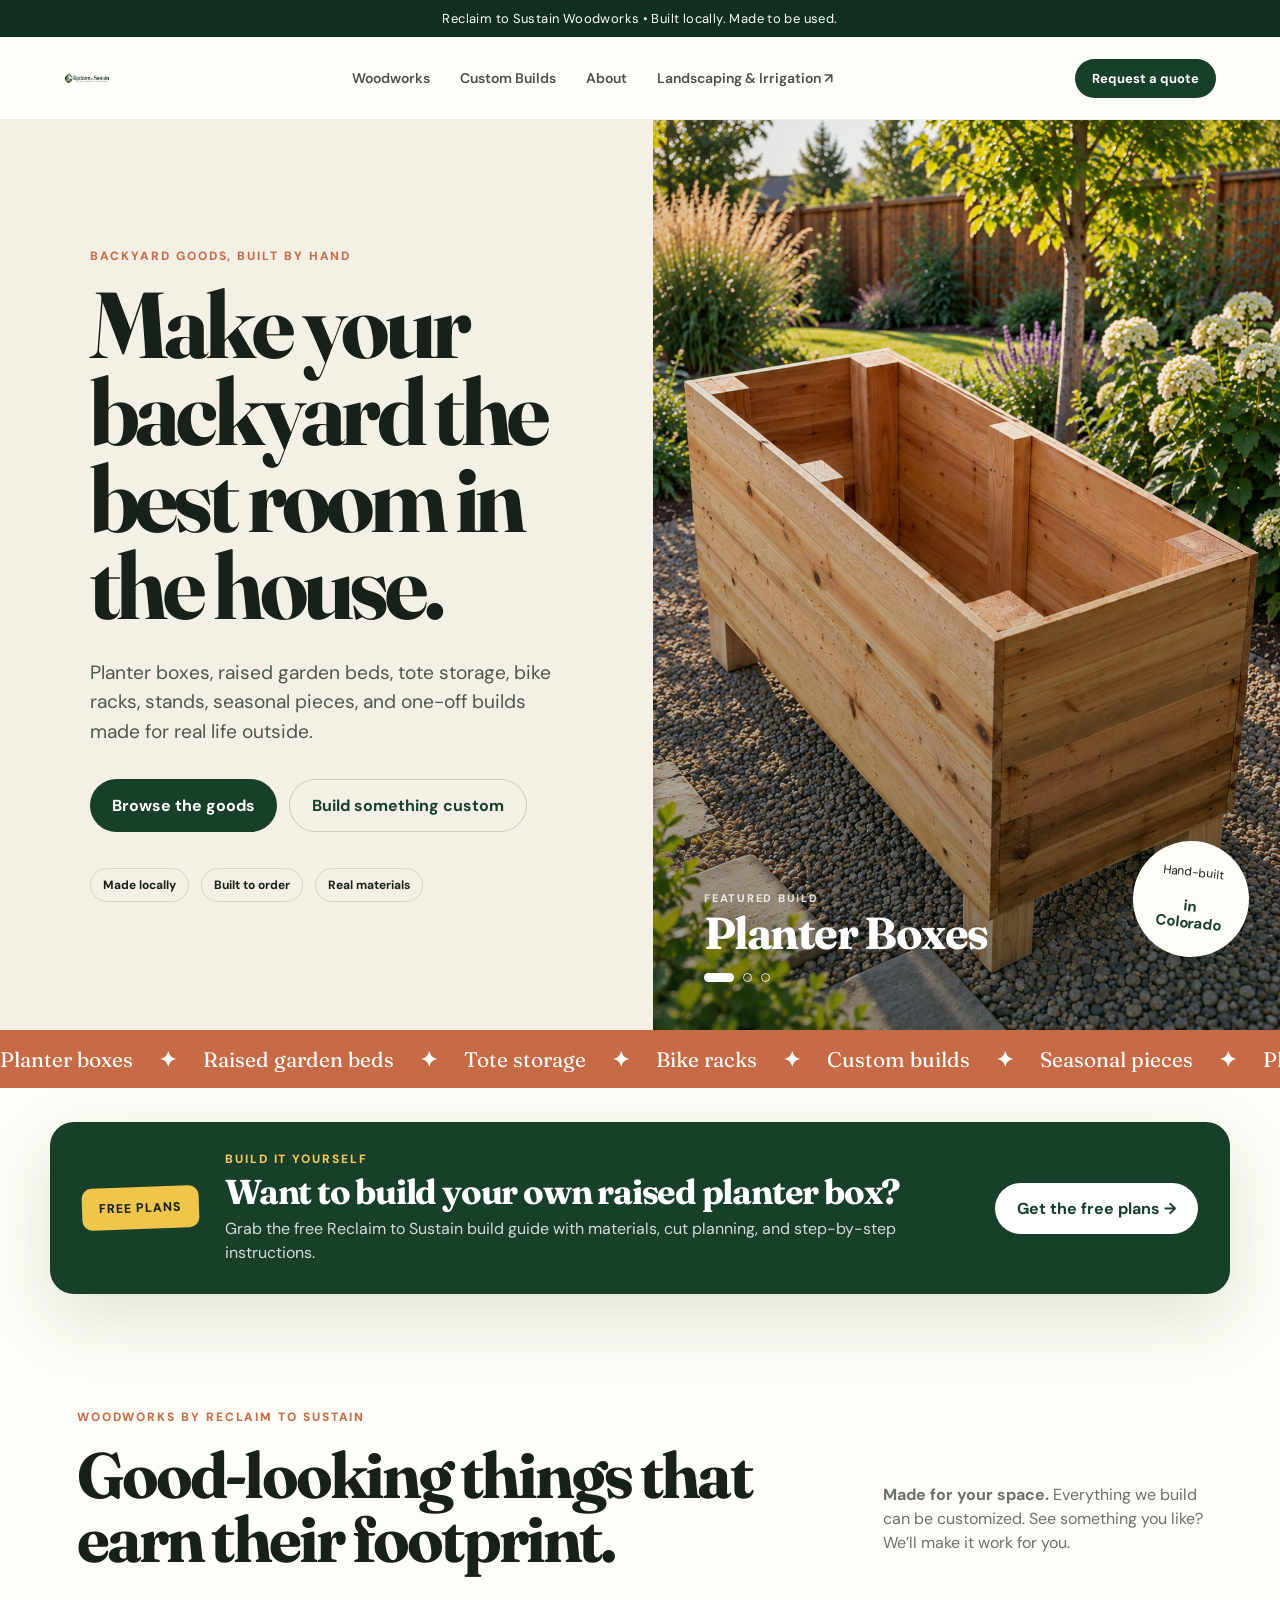
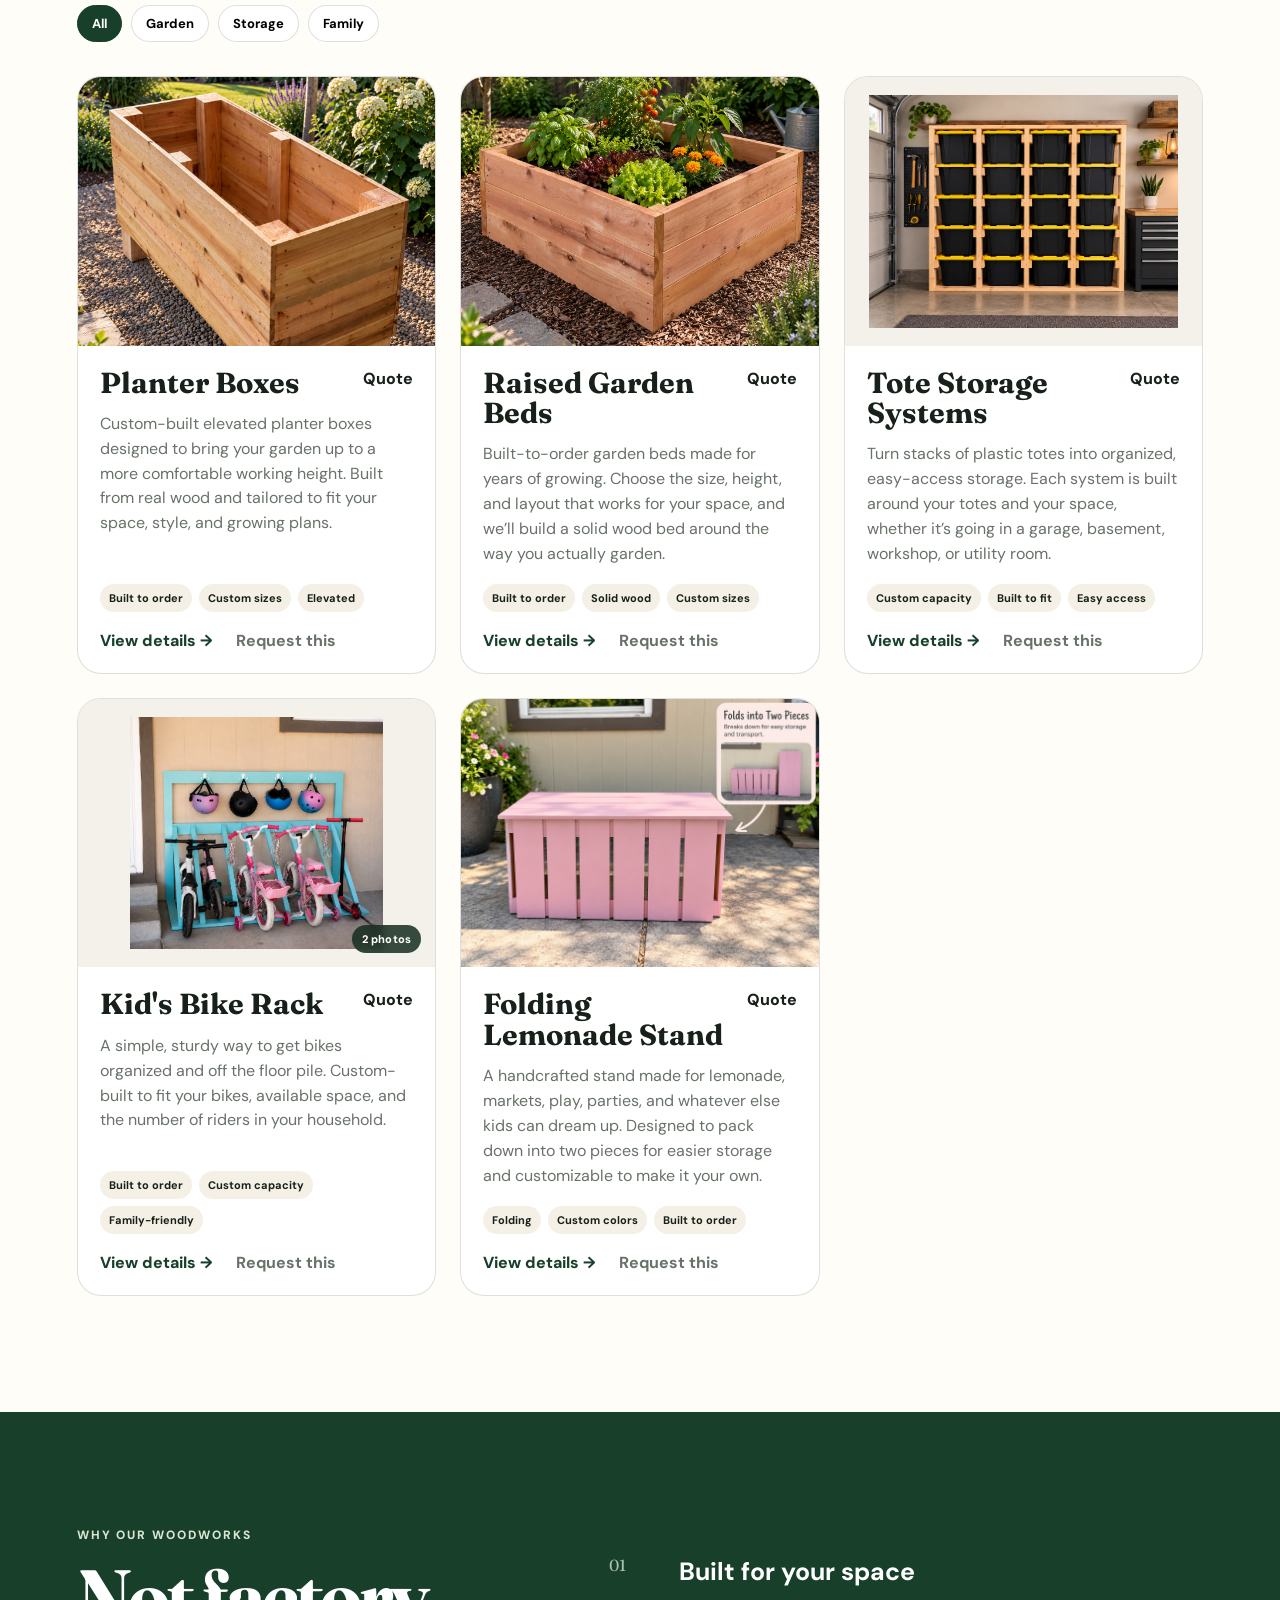
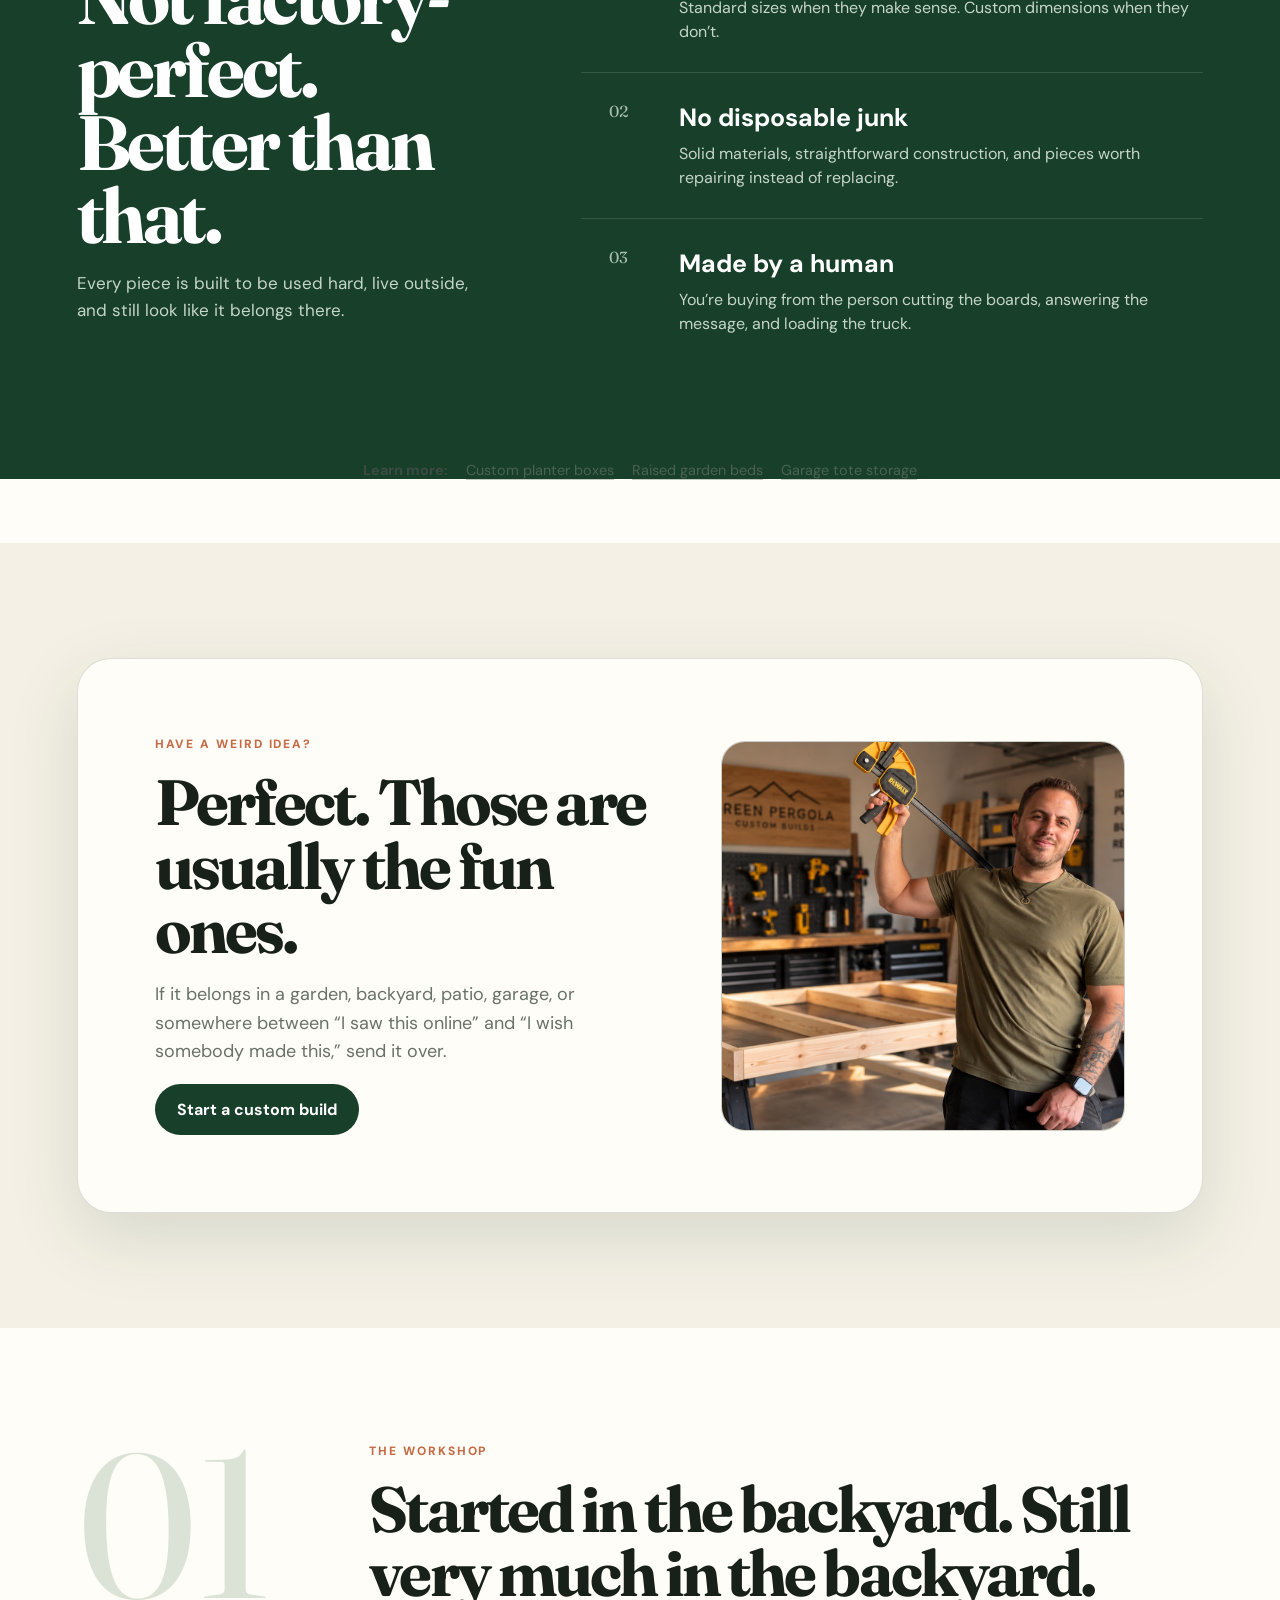
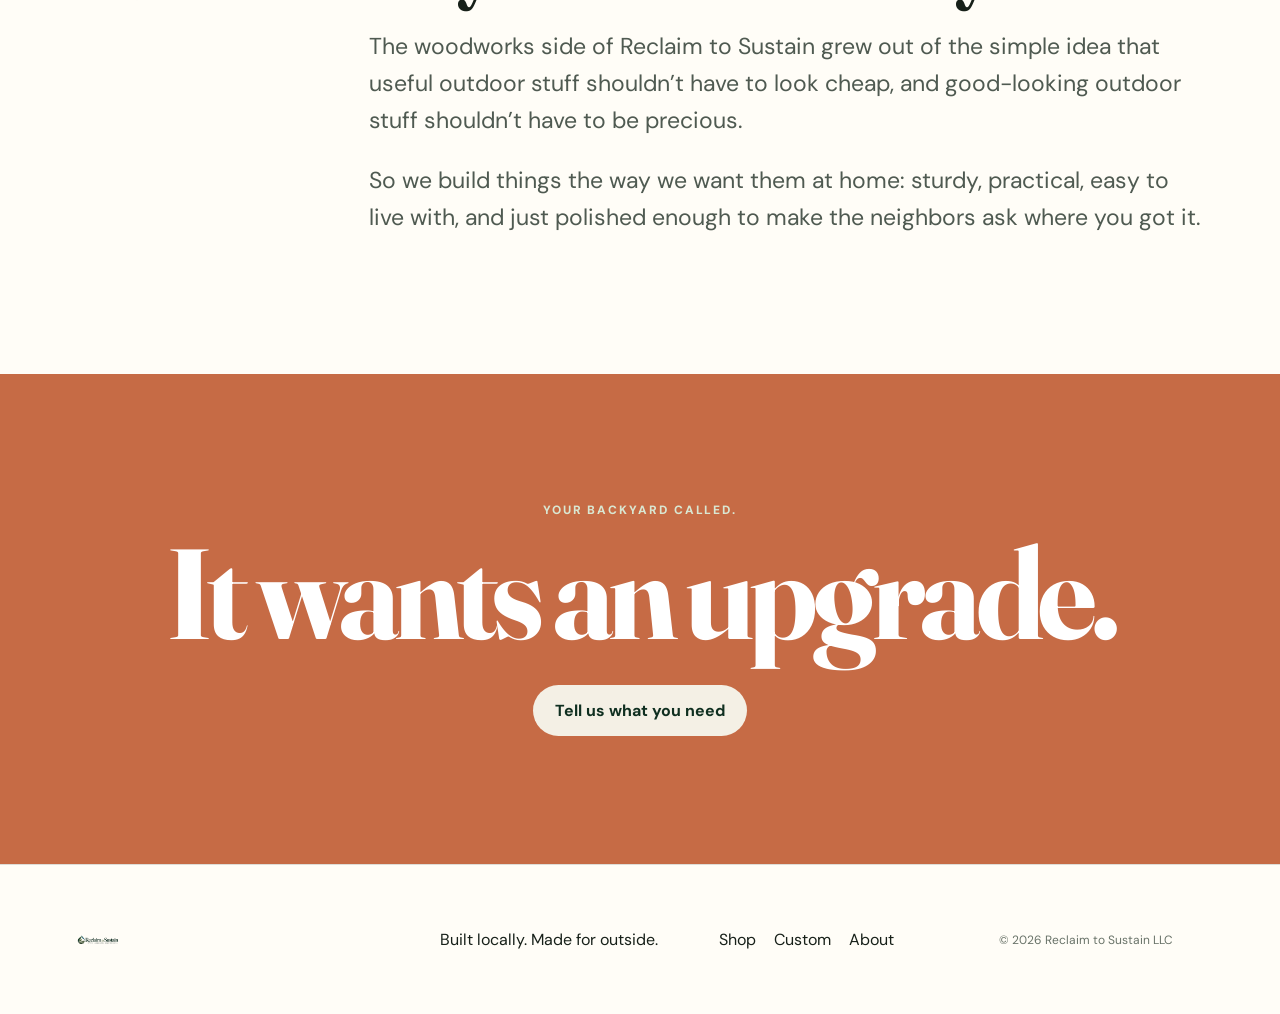
==== commit 59f3b770: "Update index.html" ====
--- a/woodworks/index.html
+++ b/woodworks/index.html
@@ -1,528 +1,398 @@
-<!DOCTYPE html>
+<!doctype html>
 <html lang="en">
 <head>
-  <meta charset="UTF-8" />
-  <meta name="viewport" content="width=device-width, initial-scale=1.0" />
-  <meta name="description" content="Reclaim to Sustain helps Denver-area homeowners create water-wise landscapes with irrigation efficiency, drip conversions, lawn reduction, xeriscaping, native planting, and edible gardens." />
-  <meta name="robots" content="index, follow, max-image-preview:large" />
-  <meta name="theme-color" content="#0d2419" />
-  <link rel="canonical" href="https://reclaimtosustain.com/" />
-
-  <title>Water-Wise Landscaping & Irrigation | Reclaim to Sustain</title>
-
+  <meta charset="utf-8" />
+  <meta name="viewport" content="width=device-width, initial-scale=1" />
+
+  <title>Custom Woodworks & Backyard Builds in Colorado | Reclaim to Sustain</title>
+
+  <!-- Favicons -->
+  <link rel="icon" type="image/png" href="../assets/favicon.png" />
+  <link rel="shortcut icon" href="../assets/favicon.png" />
+  <link rel="apple-touch-icon" href="../assets/favicon.png" />
+
+  <!-- Core SEO -->
+  <meta name="description" content="Custom planter boxes, raised garden beds, garage tote storage, bike racks and one-off wood builds handcrafted in Arvada, Colorado for Denver-area homes." />
+  <meta name="robots" content="index,follow,max-image-preview:large,max-snippet:-1,max-video-preview:-1" />
+  <meta name="author" content="Reclaim to Sustain" />
+  <meta name="theme-color" content="#173f2a" />
+  <meta name="geo.region" content="US-CO" />
+  <meta name="geo.placename" content="Arvada, Colorado" />
+  <link rel="canonical" href="https://reclaimtosustain.com/woodworks/" />
+
+  <!-- Open Graph -->
   <meta property="og:type" content="website" />
   <meta property="og:site_name" content="Reclaim to Sustain" />
-  <meta property="og:title" content="Reclaim to Sustain | Better Landscapes. Smarter Water." />
-  <meta property="og:description" content="Smarter irrigation, lawn reduction, xeriscaping, native landscapes, and edible gardens for Denver-area yards." />
-  <meta property="og:url" content="https://reclaimtosustain.com/" />
+  <meta property="og:title" content="Custom Woodworks & Backyard Builds in Colorado | Reclaim to Sustain" />
+  <meta property="og:description" content="Hand-built planter boxes, raised garden beds, garage storage, bike racks and custom backyard projects by Reclaim to Sustain." />
+  <meta property="og:url" content="https://reclaimtosustain.com/woodworks/" />
   <meta property="og:image" content="https://reclaimtosustain.com/assets/social-share.png" />
+  <meta property="og:image:secure_url" content="https://reclaimtosustain.com/assets/social-share.png" />
+  <meta property="og:image:type" content="image/png" />
   <meta property="og:image:width" content="1200" />
   <meta property="og:image:height" content="630" />
-  <meta property="og:image:alt" content="Reclaim to Sustain — Better Landscapes. Smarter Water." />
-
+  <meta property="og:image:alt" content="Reclaim to Sustain Woodworks — custom-built garden, storage and outdoor products in Colorado" />
+
+  <!-- Twitter / X -->
   <meta name="twitter:card" content="summary_large_image" />
-  <meta name="twitter:title" content="Reclaim to Sustain | Better Landscapes. Smarter Water." />
-  <meta name="twitter:description" content="Smarter irrigation, lawn reduction, xeriscaping, native landscapes, and edible gardens for Denver-area yards." />
+  <meta name="twitter:title" content="Custom Woodworks & Backyard Builds in Colorado | Reclaim to Sustain" />
+  <meta name="twitter:description" content="Hand-built garden, garage and backyard projects from Reclaim to Sustain." />
   <meta name="twitter:image" content="https://reclaimtosustain.com/assets/social-share.png" />
 
-  <link rel="preconnect" href="https://fonts.googleapis.com">
-  <link rel="preconnect" href="https://fonts.gstatic.com" crossorigin>
-  <link href="https://fonts.googleapis.com/css2?family=DM+Sans:wght@400;500;600;700&family=Fraunces:opsz,wght@9..144,500;9..144,600;9..144,700&display=swap" rel="stylesheet">
-  <link rel="icon" type="image/png" href="assets/favicon.png" />
-  <link rel="apple-touch-icon" href="assets/favicon-192.png" />
-  <link rel="stylesheet" href="styles.css" />
-  <link rel="stylesheet" href="phone-additions.css" />
-
+  <!-- Fonts -->
+  <link rel="preconnect" href="https://fonts.googleapis.com" />
+  <link rel="preconnect" href="https://fonts.gstatic.com" crossorigin />
+  <link href="https://fonts.googleapis.com/css2?family=DM+Sans:wght@400;500;600;700&family=Fraunces:opsz,wght@9..144,600;9..144,700&display=swap" rel="stylesheet" />
+
+  <!-- Styles -->
+  <link rel="stylesheet" href="styles.css?v=19" />
+
+  <!-- Structured data -->
   <script type="application/ld+json">
   {
     "@context": "https://schema.org",
-    "@type": "HomeAndConstructionBusiness",
-    "name": "Reclaim to Sustain LLC",
-    "url": "https://reclaimtosustain.com/",
-    "telephone": "+1-720-900-4542",
-    "logo": "https://reclaimtosustain.com/assets/logo.png",
-    "image": "https://reclaimtosustain.com/assets/social-share.png",
-    "description": "Water-wise landscaping and irrigation services including irrigation efficiency, drip conversions, lawn reduction, xeriscaping, native planting, and edible gardens.",
-    "areaServed": {
-      "@type": "AdministrativeArea",
-      "name": "Denver metropolitan area, Colorado"
-    },
-    "knowsAbout": [
-      "Irrigation efficiency",
-      "Drip irrigation",
-      "Lawn reduction",
-      "Xeriscaping",
-      "Native landscaping",
-      "Edible gardens"
+    "@graph": [
+      {
+        "@type": "Organization",
+        "@id": "https://reclaimtosustain.com/#organization",
+        "name": "Green Pergola",
+        "url": "https://reclaimtosustain.com/woodworks/",
+        "logo": "https://reclaimtosustain.com/woodworks/images/favicon.png",
+        "image": "https://reclaimtosustain.com/woodworks/images/green-pergola-share.png",
+        "description": "Colorado maker of custom planter boxes, raised garden beds, garage storage, bike racks and one-off wood builds.",
+        },
+      {
+        "@type": "LocalBusiness",
+        "@id": "https://reclaimtosustain.com/#business",
+        "name": "Green Pergola",
+        "url": "https://reclaimtosustain.com/woodworks/",
+        "image": "https://reclaimtosustain.com/woodworks/images/green-pergola-share.png",
+        "logo": "https://reclaimtosustain.com/woodworks/images/favicon.png",
+        "description": "Custom garden, garage and backyard builds handcrafted in Arvada, Colorado.",
+        "areaServed": [
+          {"@type": "City", "name": "Arvada"},
+          {"@type": "City", "name": "Denver"},
+          {"@type": "City", "name": "Westminster"},
+          {"@type": "City", "name": "Wheat Ridge"},
+          {"@type": "City", "name": "Lakewood"},
+          {"@type": "State", "name": "Colorado"}
+        ],
+        "address": {
+          "@type": "PostalAddress",
+          "addressLocality": "Arvada",
+          "addressRegion": "CO",
+          "addressCountry": "US"
+        },
+        "makesOffer": [
+          {"@type": "Offer", "itemOffered": {"@type": "Service", "name": "Custom planter boxes"}},
+          {"@type": "Offer", "itemOffered": {"@type": "Service", "name": "Raised garden beds"}},
+          {"@type": "Offer", "itemOffered": {"@type": "Service", "name": "Garage tote storage systems"}},
+          {"@type": "Offer", "itemOffered": {"@type": "Service", "name": "Custom wood bike racks"}},
+          {"@type": "Offer", "itemOffered": {"@type": "Service", "name": "Custom backyard builds"}}
+        ]
+      },
+      {
+        "@type": "WebSite",
+        "@id": "https://reclaimtosustain.com/#website",
+        "url": "https://reclaimtosustain.com/woodworks/",
+        "name": "Green Pergola",
+        "publisher": {"@id": "https://reclaimtosustain.com/#organization"},
+        "inLanguage": "en-US"
+      }
     ]
   }
   </script>
 </head>
+
 <body>
-  <div class="noise" aria-hidden="true"></div>
-
-  <header class="site-header" id="site-header">
-    <div class="container nav-wrap">
-      <a class="brand brand-logo" href="#top" aria-label="Reclaim to Sustain home">
-        <img src="assets/logo.png" alt="Reclaim to Sustain — Better Landscapes. Smarter Water." />
-      </a>
-
-      <nav class="nav-links" aria-label="Primary navigation">
-        <a href="#services">Services</a>
-        <a href="#approach">Approach</a>
-        <a href="#process">Process</a>
-        <a href="woodworks/">Woodworks</a>
-        <a class="nav-phone" href="tel:+17209004542"><span class="nav-phone-label">Call / Text</span><strong>(720) 900-4542</strong></a>
-        <a class="nav-cta" href="#contact">Request an Assessment <span>↗</span></a>
-      </nav>
-
-      <button class="menu-toggle" aria-expanded="false" aria-controls="mobile-menu" aria-label="Open menu">
-        <span></span><span></span>
+  <div class="announcement">Reclaim to Sustain Woodworks • Built locally. Made to be used.</div>
+
+  <header class="site-header" id="top">
+    <a class="brand woodworks-brand" href="../" aria-label="Reclaim to Sustain home">
+      <img class="brand-logo rts-logo" src="../assets/logo.png" alt="Reclaim to Sustain" />
+    </a>
+
+    <nav class="desktop-nav" aria-label="Primary navigation">
+      <a href="#shop">Woodworks</a>
+      <a href="#custom">Custom Builds</a>
+      <a href="#about">About</a>
+      <a href="../">Landscaping & Irrigation ↗</a>
+    </nav>
+
+    <button class="btn btn-small js-open-quote" type="button">
+      Request a quote
+    </button>
+  </header>
+
+  <main>
+    <section class="hero">
+      <div class="hero-copy reveal">
+        <p class="eyebrow">Backyard goods, built by hand</p>
+        <h1>Make your backyard the best room in the house.</h1>
+        <p class="hero-sub">
+          Planter boxes, raised garden beds, tote storage, bike racks, stands,
+          seasonal pieces, and one-off builds made for real life outside.
+        </p>
+
+        <div class="hero-actions">
+          <a class="btn" href="#shop">Browse the goods</a>
+          <button class="btn btn-ghost js-open-quote" type="button">
+            Build something custom
+          </button>
+        </div>
+
+        <div class="hero-proof" aria-label="Reclaim to Sustain Woodworks benefits">
+          <span>Made locally</span>
+          <span>Built to order</span>
+          <span>Real materials</span>
+        </div>
+      </div>
+
+      <div class="hero-art hero-carousel reveal" aria-label="Reclaim to Sustain featured woodworks">
+        <div class="hero-slide active" data-hero-slide data-label="Planter Boxes">
+          <img src="images/planter-box.png" alt="Reclaim to Sustain custom planter box" />
+        </div>
+
+        <div class="hero-slide" data-hero-slide data-label="Raised Garden Beds">
+          <img src="images/raised-garden-bed.png" alt="Reclaim to Sustain custom raised garden bed" />
+        </div>
+
+        <div class="hero-slide" data-hero-slide data-label="Garage Tote Storage">
+          <img src="images/tote-storage.png" alt="Reclaim to Sustain custom garage tote storage system" />
+        </div>
+
+        <div class="hero-carousel-overlay" aria-hidden="true"></div>
+
+        <div class="hero-carousel-ui">
+          <div class="hero-carousel-kicker">Featured build</div>
+          <div class="hero-carousel-label" id="heroCarouselLabel">Planter Boxes</div>
+
+          <div class="hero-carousel-dots" aria-label="Choose featured build">
+            <button class="hero-dot active" type="button" data-hero-dot="0" aria-label="Show planter boxes"></button>
+            <button class="hero-dot" type="button" data-hero-dot="1" aria-label="Show raised garden beds"></button>
+            <button class="hero-dot" type="button" data-hero-dot="2" aria-label="Show garage tote storage"></button>
+          </div>
+        </div>
+
+        <div class="hero-badge">
+          Hand-built<br>
+          <strong>in Colorado</strong>
+        </div>
+      </div>
+    </section>
+
+    <section class="marquee" aria-label="Product categories">
+      <div class="marquee-track">
+        <span>Planter boxes</span><b>✦</b>
+        <span>Raised garden beds</span><b>✦</b>
+        <span>Tote storage</span><b>✦</b>
+        <span>Bike racks</span><b>✦</b>
+        <span>Custom builds</span><b>✦</b>
+        <span>Seasonal pieces</span><b>✦</b>
+        <span>Planter boxes</span><b>✦</b>
+        <span>Raised garden beds</span>
+      </div>
+    </section>
+
+    <section class="free-plans-banner reveal" aria-labelledby="freePlansTitle">
+      <div class="free-plans-sticker">FREE PLANS</div>
+      <div class="free-plans-copy">
+        <p class="eyebrow">Build it yourself</p>
+        <h2 id="freePlansTitle">Want to build your own raised planter box?</h2>
+        <p>Grab the free Reclaim to Sustain build guide with materials, cut planning, and step-by-step instructions.</p>
+      </div>
+      <a class="btn free-plans-btn" href="free-raised-planter-box-plans.html">Get the free plans →</a>
+    </section>
+
+    <section class="section" id="shop">
+      <div class="section-heading reveal">
+        <div>
+          <p class="eyebrow">Woodworks by Reclaim to Sustain</p>
+          <h2>Good-looking things that earn their footprint.</h2>
+        </div>
+
+        <p>
+          <strong>Made for your space.</strong>
+          Everything we build can be customized. See something you like?
+          We’ll make it work for you.
+        </p>
+      </div>
+
+      <div class="filters reveal" id="filters" aria-label="Product filters"></div>
+      <div class="product-grid" id="productGrid"></div>
+    </section>
+
+    <section class="feature-band" id="why">
+      <div class="feature-intro reveal">
+        <p class="eyebrow light">Why our woodworks</p>
+        <h2>Not factory-perfect.<br>Better than that.</h2>
+        <p>
+          Every piece is built to be used hard, live outside,
+          and still look like it belongs there.
+        </p>
+      </div>
+
+      <div class="feature-list">
+        <article class="feature-card reveal">
+          <span>01</span>
+          <h3>Built for your space</h3>
+          <p>Standard sizes when they make sense. Custom dimensions when they don’t.</p>
+        </article>
+
+        <article class="feature-card reveal">
+          <span>02</span>
+          <h3>No disposable junk</h3>
+          <p>Solid materials, straightforward construction, and pieces worth repairing instead of replacing.</p>
+        </article>
+
+        <article class="feature-card reveal">
+          <span>03</span>
+          <h3>Made by a human</h3>
+          <p>You’re buying from the person cutting the boards, answering the message, and loading the truck.</p>
+        </article>
+      </div>
+    </section>
+
+    <div class="seo-support-links" aria-label="More about Reclaim to Sustain woodworks">
+      <span>Learn more:</span>
+      <a href="planter-boxes-colorado.html">Custom planter boxes</a>
+      <a href="raised-garden-beds-colorado.html">Raised garden beds</a>
+      <a href="garage-tote-storage-colorado.html">Garage tote storage</a>
+    </div>
+
+    <section class="section custom-section" id="custom">
+      <div class="custom-card reveal">
+        <div>
+          <p class="eyebrow">Have a weird idea?</p>
+          <h2>Perfect. Those are usually the fun ones.</h2>
+          <p>
+            If it belongs in a garden, backyard, patio, garage,
+            or somewhere between “I saw this online” and
+            “I wish somebody made this,” send it over.
+          </p>
+          <button class="btn js-open-quote" type="button">Start a custom build</button>
+        </div>
+
+        <div class="custom-build-visual">
+          <img
+            src="images/custom-build.png"
+            alt="Custom Reclaim to Sustain build"
+            loading="lazy"
+            onerror="this.style.display='none'; this.parentElement.classList.add('missing-custom-image');"
+          >
+
+          <div class="custom-build-image-placeholder">
+            <strong>Add your custom build photo</strong>
+            <span>Upload it as images/custom-build.png</span>
+          </div>
+        </div>
+      </div>
+    </section>
+
+    <section class="section story" id="about">
+      <div class="story-number reveal">01</div>
+
+      <div class="story-copy reveal">
+        <p class="eyebrow">The workshop</p>
+        <h2>Started in the backyard. Still very much in the backyard.</h2>
+
+        <p>
+          The woodworks side of Reclaim to Sustain grew out of the simple idea that useful outdoor stuff
+          shouldn’t have to look cheap, and good-looking outdoor stuff
+          shouldn’t have to be precious.
+        </p>
+
+        <p>
+          So we build things the way we want them at home: sturdy, practical,
+          easy to live with, and just polished enough to make the neighbors
+          ask where you got it.
+        </p>
+      </div>
+    </section>
+
+    <section class="cta reveal">
+      <p class="eyebrow light">Your backyard called.</p>
+      <h2>It wants an upgrade.</h2>
+      <button class="btn btn-light js-open-quote" type="button">
+        Tell us what you need
       </button>
+    </section>
+  </main>
+
+  <footer>
+    <a class="brand footer-brand woodworks-brand" href="../" aria-label="Reclaim to Sustain home">
+      <img class="brand-logo rts-logo" src="../assets/logo.png" alt="Reclaim to Sustain" />
+    </a>
+
+    <p>Built locally. Made for outside.</p>
+
+    <div class="footer-links" aria-label="Footer navigation">
+      <a href="#shop">Shop</a>
+      <a href="#custom">Custom</a>
+      <a href="#about">About</a>
     </div>
 
-    <div id="mobile-menu" class="mobile-menu" hidden>
-      <a href="#services">Services</a>
-      <a href="#approach">Approach</a>
-      <a href="#process">Process</a>
-      <a href="woodworks/">Woodworks</a>
-      <a class="mobile-phone-link" href="tel:+17209004542">Call / Text: (720) 900-4542</a>
-      <a href="#contact">Request an Assessment</a>
+    <p class="fineprint">© <span id="year"></span> Reclaim to Sustain LLC</p>
+  </footer>
+
+  <dialog class="product-modal" id="productModal">
+    <button class="modal-close product-modal-close" id="closeProductModal" aria-label="Close product details">×</button>
+    <div class="product-detail-layout">
+      <div class="product-gallery">
+        <div class="gallery-stage">
+          <img id="productModalImage" alt="" />
+          <div class="gallery-placeholder" id="productModalPlaceholder" hidden>Photo coming soon</div>
+          <button class="gallery-arrow gallery-prev" id="galleryPrev" aria-label="Previous photo">‹</button>
+          <button class="gallery-arrow gallery-next" id="galleryNext" aria-label="Next photo">›</button>
+        </div>
+        <div class="gallery-thumbs" id="productModalThumbs" aria-label="Product photos"></div>
+      </div>
+      <div class="product-detail-copy">
+        <p class="eyebrow">Reclaim to Sustain build</p>
+        <div class="product-detail-heading"><h2 id="productModalName"></h2><span class="product-detail-price" id="productModalPrice"></span></div>
+        <p class="product-detail-description" id="productModalDescription"></p>
+        <div class="product-meta product-detail-tags" id="productModalTags"></div>
+        <a class="product-detail-learn" id="productModalLearn" href="#" hidden>Learn more about this build →</a>
+        <p class="custom-note">Every build can be adjusted for your space, style, size, and needs.</p>
+        <button class="btn full" id="productModalQuote" type="button">Request this build</button>
+      </div>
     </div>
-  </header>
-
-  <main id="top">
-    <section class="hero">
-      <div class="hero-orb hero-orb-one" aria-hidden="true"></div>
-      <div class="hero-orb hero-orb-two" aria-hidden="true"></div>
-
-      <div class="container hero-grid">
-        <div class="hero-copy reveal">
-          <div class="availability-pill"><span></span> Planning founding projects for Spring 2027</div>
-          <p class="eyebrow">Denver metro • Landscape + water efficiency</p>
-          <h1>Reclaim your yard.<br><em>Waste less water.</em></h1>
-          <p class="hero-lede">
-            We transform inefficient, underused landscapes into smarter spaces built for Colorado — with better irrigation, less thirsty turf, resilient planting, and gardens that actually earn their footprint.
-          </p>
-
-          <div class="hero-actions">
-            <a class="button button-primary" href="#contact">Request a Yard Assessment <span>→</span></a>
-            <a class="button button-phone" href="tel:+17209004542">☎ Call / Text (720) 900-4542</a>
-            <a class="button button-ghost" href="#services">Explore our services</a>
+  </dialog>
+
+  <div class="quote-modal-layer hidden" id="quoteModal" role="dialog" aria-modal="true" aria-labelledby="quoteModalTitle">
+    <div class="quote-modal">
+      <button class="modal-close" id="closeModal" aria-label="Close">×</button>
+      <div class="modal-step" id="formStep">
+        <p class="eyebrow">Request a quote</p>
+        <h2 id="quoteModalTitle">What are we building?</h2>
+        <form id="quoteForm">
+          <input type="checkbox" name="botcheck" class="form-honey" tabindex="-1" autocomplete="off" aria-hidden="true">
+          <div class="form-grid-two">
+            <label>Name<input name="name" autocomplete="name" required placeholder="Your name"></label>
+            <label>Email<input type="email" name="email" autocomplete="email" required placeholder="you@example.com"></label>
           </div>
-
-          <div class="hero-proof">
-            <div class="proof-item"><strong>Water-first</strong><span>Fix waste before adding complexity.</span></div>
-            <div class="proof-divider"></div>
-            <div class="proof-item"><strong>Built in phases</strong><span>Start where the impact is highest.</span></div>
+          <div class="form-grid-two">
+            <label>Phone <span class="optional">optional</span><input type="tel" name="phone" autocomplete="tel" placeholder="(303) 555-0123"></label>
+            <label>City / area <span class="optional">optional</span><input name="location" autocomplete="address-level2" placeholder="Arvada, Denver, etc."></label>
           </div>
-        </div>
-
-        <figure class="hero-photo reveal reveal-delay">
-          <img
-            src="assets/hero-yard.png"
-            alt="Water-wise Colorado landscape with native plants, stone pathways, raised garden beds, and mountain views"
-            width="1440"
-            height="980"
-            fetchpriority="high"
-          />
-        </figure>
-      </div>
-
-      <div class="container hero-marquee reveal">
-        <span>IRRIGATION EFFICIENCY</span><i></i><span>DRIP CONVERSIONS</span><i></i><span>LAWN REDUCTION</span><i></i><span>NATIVE PLANTING</span><i></i><span>EDIBLE LANDSCAPES</span>
-      </div>
-    </section>
-
-    <section class="statement-section" id="approach">
-      <div class="container statement-grid reveal">
-        <p class="eyebrow light">The idea is simple</p>
-        <div class="statement-copy">
-          <h2>Stop treating the yard like a water bill with grass attached.</h2>
-          <p>Colorado landscapes can be beautiful, useful, and dramatically more intentional. We look at the whole system — water, turf, planting, usability, maintenance — then improve the parts that matter most.</p>
-        </div>
-      </div>
-    </section>
-
-    <section id="services" class="section services-section">
-      <div class="container">
-        <div class="section-heading split-heading reveal">
-          <div>
-            <p class="eyebrow">What we do</p>
-            <h2>From wasted water to a yard that works.</h2>
-          </div>
-          <p>Start small with an irrigation problem or rethink the entire landscape. Every project is built around practical impact, not unnecessary scope.</p>
-        </div>
-
-        <div class="services-catalog">
-          <article class="service-group reveal">
-            <div class="service-group-head">
-              <span class="service-group-number">01</span>
-              <div class="service-group-icon" aria-hidden="true">◒</div>
-              <div>
-                <p class="service-kicker">Water systems</p>
-                <h3>Irrigation & Water Efficiency</h3>
-              </div>
-            </div>
-            <p class="service-group-summary">Diagnose waste, improve coverage, and get water exactly where your landscape needs it.</p>
-            <ul class="service-menu">
-              <li><span>Irrigation efficiency audits</span><small>Find overspray, dry zones, pressure issues, and waste.</small></li>
-              <li><span>Drip irrigation conversions</span><small>Convert appropriate spray zones to targeted drip.</small></li>
-              <li><span>Leak & coverage troubleshooting</span><small>Repair and improve inefficient system performance.</small></li>
-              <li><span>Smart controller upgrades</span><small>Weather-aware scheduling and smarter zone control.</small></li>
-              <li><span>Tree & shrub drip systems</span><small>Deep, targeted watering for established plantings.</small></li>
-              <li><span>Irrigation redesign</span><small>Rework zones and layouts when the existing system no longer fits the yard.</small></li>
-            </ul>
-          </article>
-
-          <article class="service-group reveal">
-            <div class="service-group-head">
-              <span class="service-group-number">02</span>
-              <div class="service-group-icon" aria-hidden="true">✦</div>
-              <div>
-                <p class="service-kicker">Landscape transformation</p>
-                <h3>Lawn Reduction, Xeriscape & Native Landscapes</h3>
-              </div>
-            </div>
-            <p class="service-group-summary">Replace high-input turf with intentional landscapes that use less water and still feel complete.</p>
-            <ul class="service-menu">
-              <li><span>Lawn reduction</span><small>Remove turf where it is not earning its water use.</small></li>
-              <li><span>Xeriscape conversions</span><small>Lower-water landscape redesigns with structure and visual interest.</small></li>
-              <li><span>Native & water-wise planting</span><small>Colorado-appropriate plants selected for resilience and seasonality.</small></li>
-              <li><span>Mulch, rock & planting zones</span><small>Create finished, maintainable beds around the new landscape plan.</small></li>
-              <li><span>Phased yard transformations</span><small>Break a larger project into smart, budget-conscious stages.</small></li>
-            </ul>
-          </article>
-
-          <article class="service-group reveal">
-            <div class="service-group-head">
-              <span class="service-group-number">03</span>
-              <div class="service-group-icon" aria-hidden="true">⌁</div>
-              <div>
-                <p class="service-kicker">Productive landscapes</p>
-                <h3>Edible Gardens & Garden Structures</h3>
-              </div>
-            </div>
-            <p class="service-group-summary">Turn part of the yard into useful growing space without making it feel disconnected from the landscape.</p>
-            <ul class="service-menu">
-              <li><span>Raised garden beds</span><small>Built and positioned for practical access, irrigation, and sun.</small></li>
-              <li><span>Vegetable garden installations</span><small>Complete growing zones designed around how you want to use them.</small></li>
-              <li><span>Trellises & garden arches</span><small>Vertical growing structures that add function and character.</small></li>
-              <li><span>Garden drip irrigation</span><small>Efficient watering integrated directly into the growing space.</small></li>
-              <li><span>Greenhouse installations</span><small>Select greenhouse setup and site integration.</small></li>
-            </ul>
-          </article>
-
-          <article class="service-group service-group-feature reveal">
-            <div class="service-group-head">
-              <span class="service-group-number">04</span>
-              <div class="service-group-icon" aria-hidden="true">↗</div>
-              <div>
-                <p class="service-kicker">Not sure where to start?</p>
-                <h3>Yard Assessments & Planning</h3>
-              </div>
-            </div>
-            <p class="service-group-summary">You do not need to know which service you need. We can evaluate the yard, identify the biggest opportunities, and build a practical roadmap.</p>
-            <ul class="service-menu">
-              <li><span>Whole-yard assessment</span><small>Review irrigation, turf, planting, function, and problem areas together.</small></li>
-              <li><span>Water-efficiency assessment</span><small>Focus specifically on irrigation performance and water waste.</small></li>
-              <li><span>Design-only planning</span><small>Get a clear direction and phased plan before committing to installation.</small></li>
-            </ul>
-            <a class="button button-primary service-cta" href="#contact">Request a Yard Assessment <span>→</span></a>
-          </article>
-        </div>
-      </div>
-    </section>
-
-    <section class="principles-section">
-      <div class="container principles-grid">
-        <div class="principles-intro reveal">
-          <p class="eyebrow light">Our lens</p>
-          <h2>Every yard has a better version of itself.</h2>
-          <p>We are not trying to sell you the most landscaping. We are trying to find the smartest use of your space, water, and budget.</p>
-          <a class="text-link-light" href="#contact">Tell us about your yard <span>→</span></a>
-        </div>
-
-        <div class="principles-list">
-          <article class="principle reveal">
-            <span>01</span>
-            <div><h3>Fix waste first.</h3><p>Before adding features, understand where water and money are being lost.</p></div>
-          </article>
-          <article class="principle reveal">
-            <span>02</span>
-            <div><h3>Design for Colorado.</h3><p>Choose systems and plants that make sense for our climate instead of fighting it.</p></div>
-          </article>
-          <article class="principle reveal">
-            <span>03</span>
-            <div><h3>Make the yard useful.</h3><p>Beauty matters. So do shade, food, habitat, play, gathering, and lower maintenance.</p></div>
-          </article>
-          <article class="principle reveal">
-            <span>04</span>
-            <div><h3>Phase it intelligently.</h3><p>A great plan does not have to happen all at once. Start where the return is strongest.</p></div>
-          </article>
-        </div>
-      </div>
-    </section>
-
-    <section id="process" class="section process-section">
-      <div class="container">
-        <div class="section-heading centered reveal">
-          <p class="eyebrow">How it works</p>
-          <h2>A clear path from “this yard is driving me nuts” to a real plan.</h2>
-        </div>
-
-        <div class="process-timeline">
-          <div class="timeline-line" aria-hidden="true"></div>
-          <article class="process-step reveal">
-            <span class="step-number">01</span>
-            <div class="step-dot"></div>
-            <h3>Tell us what’s not working</h3>
-            <p>Water waste, dead zones, too much lawn, poor usability, or a bigger idea you do not know how to tackle.</p>
-          </article>
-          <article class="process-step reveal">
-            <span class="step-number">02</span>
-            <div class="step-dot"></div>
-            <h3>We assess the yard</h3>
-            <p>We look at irrigation, current conditions, priorities, constraints, and the highest-value opportunities.</p>
-          </article>
-          <article class="process-step reveal">
-            <span class="step-number">03</span>
-            <div class="step-dot"></div>
-            <h3>You get a focused plan</h3>
-            <p>A practical recommendation, project scope, and options that can be tackled now or built out over time.</p>
-          </article>
-          <article class="process-step reveal">
-            <span class="step-number">04</span>
-            <div class="step-dot"></div>
-            <h3>We reclaim the space</h3>
-            <p>The result: less waste, more function, and a landscape that makes far more sense for the way you live.</p>
-          </article>
-        </div>
-      </div>
-    </section>
-
-    <section class="cta-band">
-      <div class="container cta-band-inner reveal">
-        <p>Not ready for a full transformation?</p>
-        <h2>Start with the water.</h2>
-        <span>An irrigation assessment can reveal where your landscape is wasting water before you spend money changing everything else.</span>
-        <a class="button button-light" href="#contact">Request an assessment <span>→</span></a>
-      </div>
-    </section>
-
-    <section id="contact" class="contact-section">
-      <div class="container contact-grid">
-        <div class="contact-copy reveal">
-          <p class="eyebrow light">Request a yard assessment</p>
-          <h2>What would you change if your yard actually worked for you?</h2>
-          <p class="contact-lede">Tell us what is happening now and what you wish the space could become. You do not need to know the solution yet.</p>
-
-          <div class="contact-feature-list">
-            <div><span>01</span><p><strong>Tell us the problem</strong> — irrigation, lawn, planting, gardens, or the whole yard.</p></div>
-            <div><span>02</span><p><strong>We review the fit</strong> and follow up about the property and what you want to accomplish.</p></div>
-            <div><span>03</span><p><strong>No pressure.</strong> The first conversation is simply about whether the project makes sense.</p></div>
-          </div>
-
-          <div class="contact-location">
-            <span class="location-dot"></span>
-            <div><small>Service area</small><strong>Denver metro & surrounding communities</strong></div>
-          </div>
-
-          <div class="contact-phone-card">
-            <span class="contact-phone-kicker">Prefer to talk?</span>
-            <a href="tel:+17209004542">(720) 900-4542</a>
-            <p>Call or text anytime. If we miss you, leave a message and we’ll get back to you.</p>
-          </div>
-        </div>
-
-        <form
-          class="lead-form reveal reveal-delay"
-          id="lead-form"
-          action="https://api.web3forms.com/submit"
-          method="POST"
-        >
-          <input
-            type="hidden"
-            name="access_key"
-            value="23e56279-a444-453d-9f1f-240cc7fe648c"
-          />
-        
-          <input
-            type="hidden"
-            name="subject"
-            value="New Reclaim to Sustain Yard Assessment Lead"
-          />
-        
-          <input
-            type="hidden"
-            name="from_name"
-            value="Reclaim to Sustain Website"
-          />
-        
-          <input
-            type="checkbox"
-            name="botcheck"
-            class="hidden"
-            style="display: none;"
-            tabindex="-1"
-            autocomplete="off"
-          />
-        
-          <div class="form-header">
-            <span class="form-step">START HERE</span>
-        
-            <h3>Tell us about your yard.</h3>
-        
-            <p>
-              We’ll follow up to learn more and figure out the right next step.
-            </p>
-          </div>
-        
-          <div class="form-row">
-            <label>
-              <span>Name *</span>
-        
-              <input
-                type="text"
-                name="name"
-                required
-                autocomplete="name"
-                placeholder="Your name"
-              />
-            </label>
-        
-            <label>
-              <span>Phone</span>
-        
-              <input
-                type="tel"
-                name="phone"
-                autocomplete="tel"
-                placeholder="(303) 555-0123"
-              />
-            </label>
-          </div>
-        
-          <div class="form-row">
-            <label>
-              <span>Email *</span>
-        
-              <input
-                type="email"
-                name="email"
-                required
-                autocomplete="email"
-                placeholder="you@example.com"
-              />
-            </label>
-        
-            <label>
-              <span>City / ZIP</span>
-        
-              <input
-                type="text"
-                name="location"
-                autocomplete="postal-code"
-                placeholder="Arvada, 80005"
-              />
-            </label>
-          </div>
-        
-          <label>
-            <span>What would you like help with? *</span>
-        
-            <div class="select-wrap">
-              <select name="project_type" required>
-                <option value="" selected disabled>
-                  Select a project type
-                </option>
-        
-                <option value="Irrigation efficiency / repair">
-                  Irrigation efficiency / repair
-                </option>
-        
-                <option value="Drip conversion">
-                  Drip conversion
-                </option>
-        
-                <option value="Lawn reduction / xeriscape">
-                  Lawn reduction / xeriscape
-                </option>
-        
-                <option value="Native landscaping">
-                  Native landscaping
-                </option>
-        
-                <option value="Edible garden / raised beds">
-                  Edible garden / raised beds
-                </option>
-        
-                <option value="Whole-yard improvement">
-                  Whole-yard improvement
-                </option>
-        
-                <option value="Not sure yet">
-                  Not sure yet
-                </option>
-              </select>
-            </div>
-          </label>
-        
-          <label>
-            <span>Tell us about the yard</span>
-        
-            <textarea
-              name="message"
-              rows="5"
-              placeholder="What’s working, what’s not, and what would you like the space to become?"
-            ></textarea>
-          </label>
-        
-          <button
-            class="button form-button"
-            id="form-submit"
-            type="submit"
-          >
-            Request My Assessment
-            <span>→</span>
-          </button>
-        
-          <p
-            class="form-status"
-            id="form-status"
-            role="status"
-            aria-live="polite"
-          ></p>
-        
-          <p class="form-note">
-            Your information stays private. No spam. No hard sell.
-          </p>
+          <label>Product / project<select name="product" id="quoteProduct"></select></label>
+          <label>Tell me what you have in mind<textarea name="details" rows="5" required placeholder="Size, quantity, color, inspiration, where it needs to go…"></textarea></label>
+          <div class="captcha-wrap"><div class="h-captcha" data-captcha="true"></div></div>
+          <button class="btn full" id="quoteSubmit" type="submit">Send quote request</button>
+          <p class="form-status" id="formStatus" role="status" aria-live="polite"></p>
+          <p class="form-note">Tell us what you have in mind and we’ll get back to you as soon as we can.</p>
         </form>
       </div>
-    </section>
-  </main>
-
-  <footer class="site-footer">
-    <div class="container footer-top">
-      <a class="brand brand-footer brand-logo" href="#top" aria-label="Reclaim to Sustain home">
-        <img src="assets/logo.png" alt="Reclaim to Sustain — Better Landscapes. Smarter Water." />
-      </a>
-      <div class="footer-tagline">Landscapes designed to use <em>less</em> and give <em>more.</em></div>
+      <div class="modal-step hidden" id="successStep">
+        <p class="eyebrow">Request sent</p>
+        <h2>Thanks — we’ve got it.</h2>
+        <p class="request-preview" id="requestPreview">Your quote request was sent successfully. We’ll follow up using the contact information you provided.</p>
+        <button class="btn btn-ghost full" id="startOver" type="button">Send another request</button>
+      </div>
     </div>
-
-    <div class="container footer-bottom">
-      <span>© <span id="year"></span> Reclaim to Sustain LLC</span>
-      <span>Serving the Denver metro area</span>
-      <a class="footer-phone" href="tel:+17209004542">Call / Text (720) 900-4542</a>
-      <a href="#contact">Request an Assessment ↗</a>
-    </div>
-  </footer>
-
-  <div class="mobile-contact-bar" aria-label="Quick contact">
-    <a href="tel:+17209004542"><span>Call / Text</span><strong>(720) 900-4542</strong></a>
-    <a href="#contact">Request Assessment</a>
   </div>
 
-  <script src="script.js"></script>
+  <script src="https://web3forms.com/client/script.js" async defer></script>
+  <script src="app.js?v=16"></script>
 </body>
 </html>
